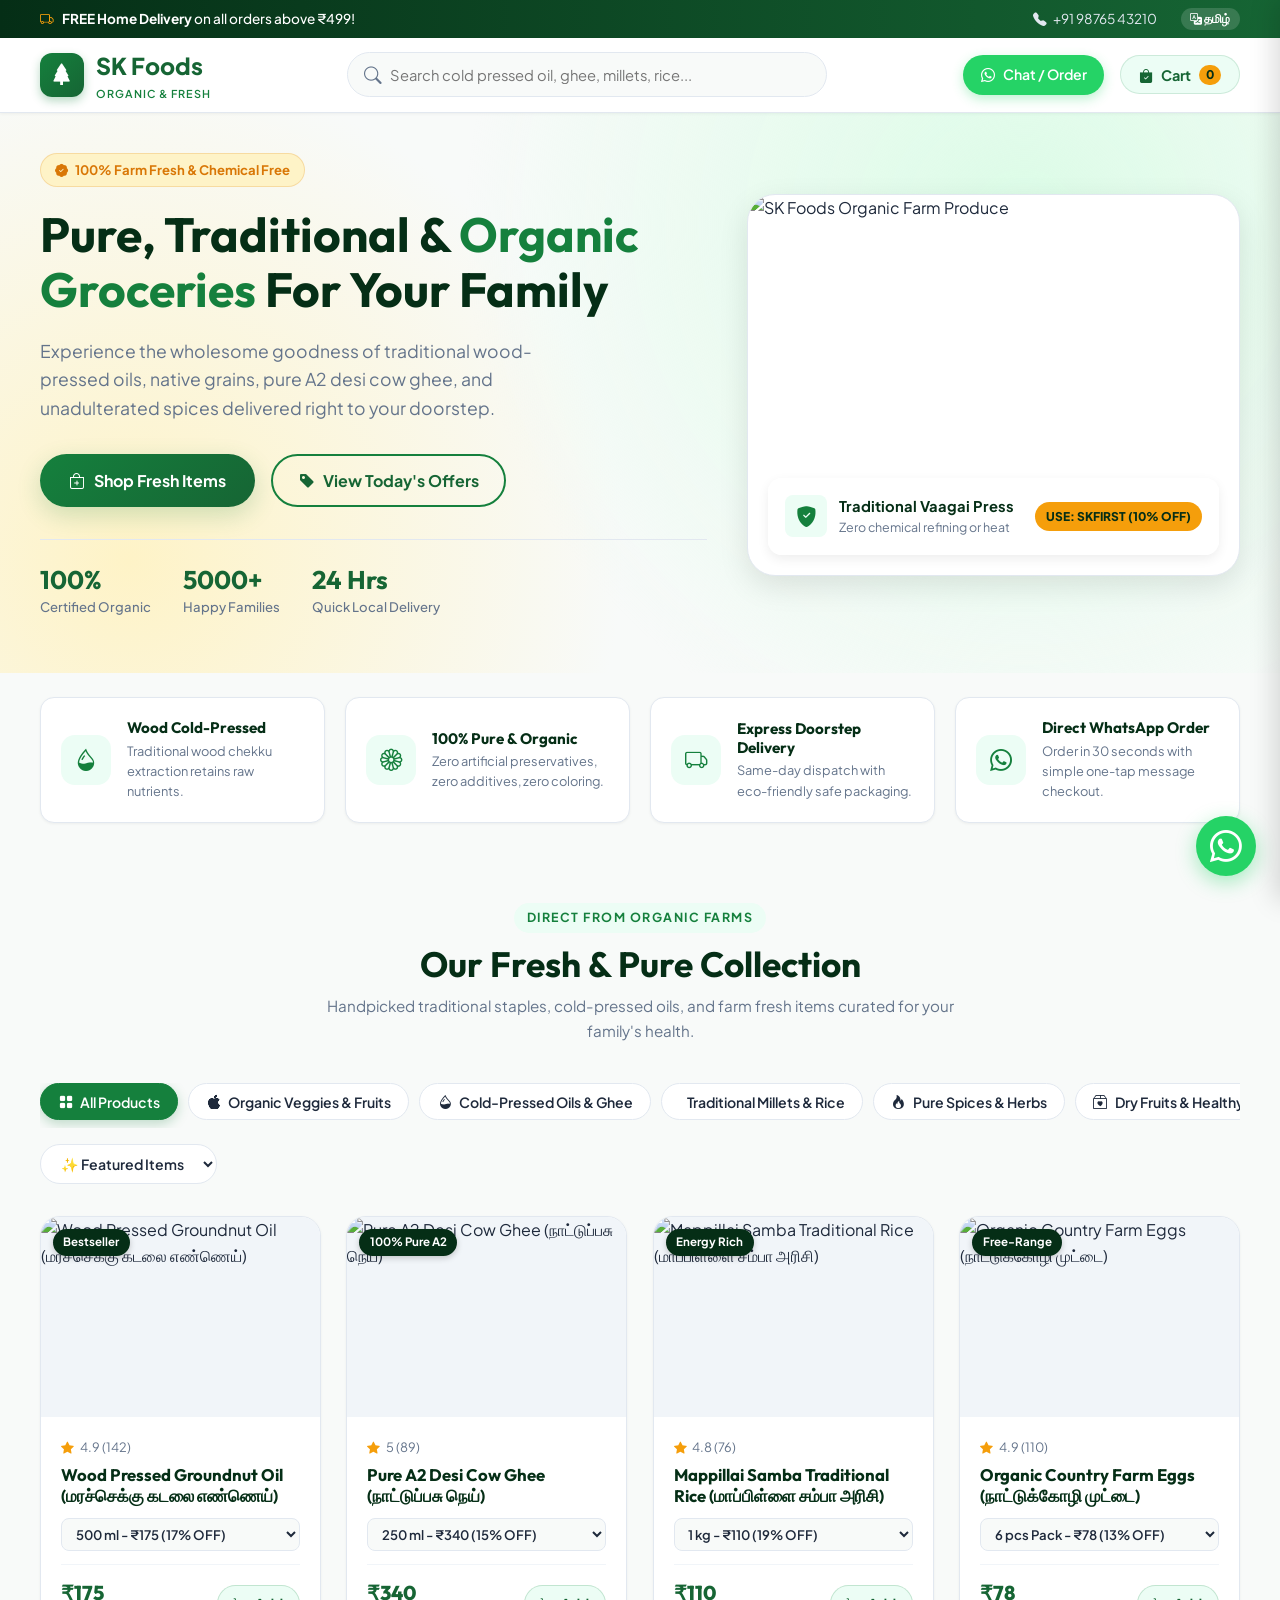
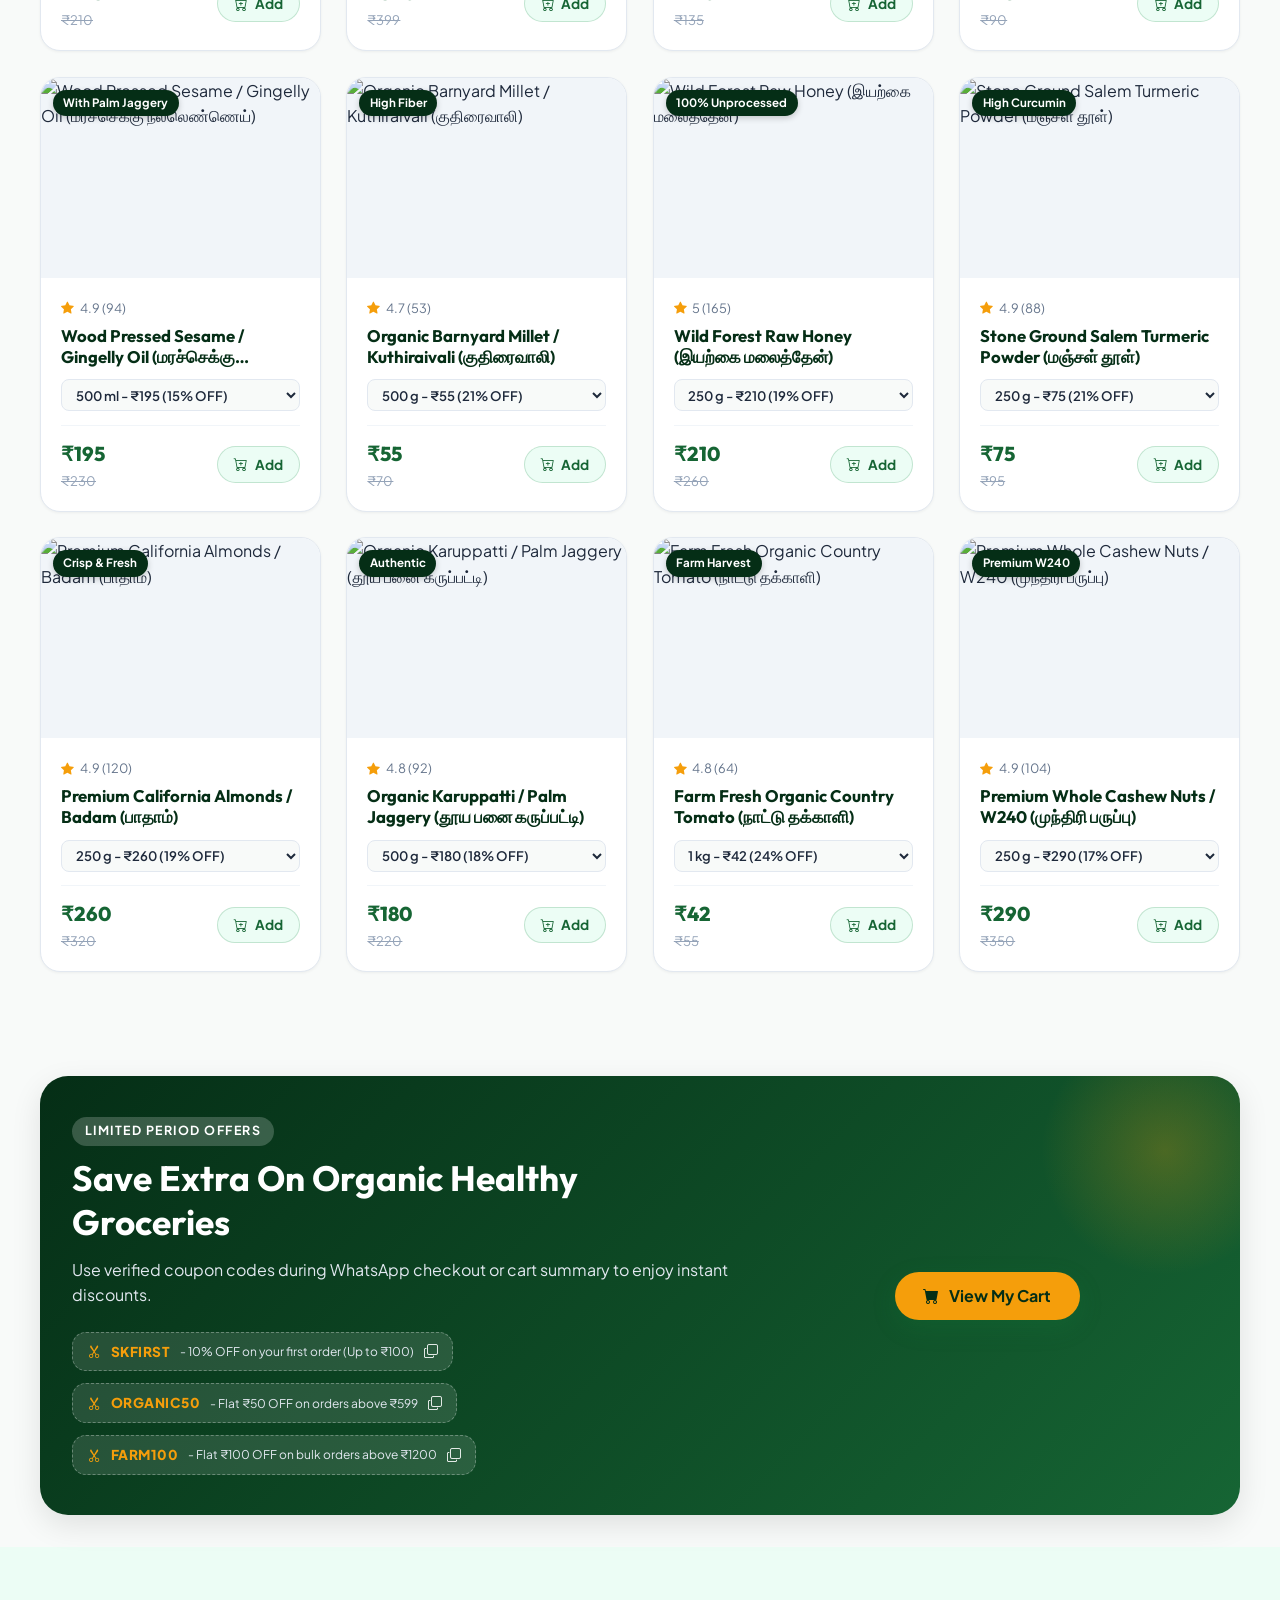
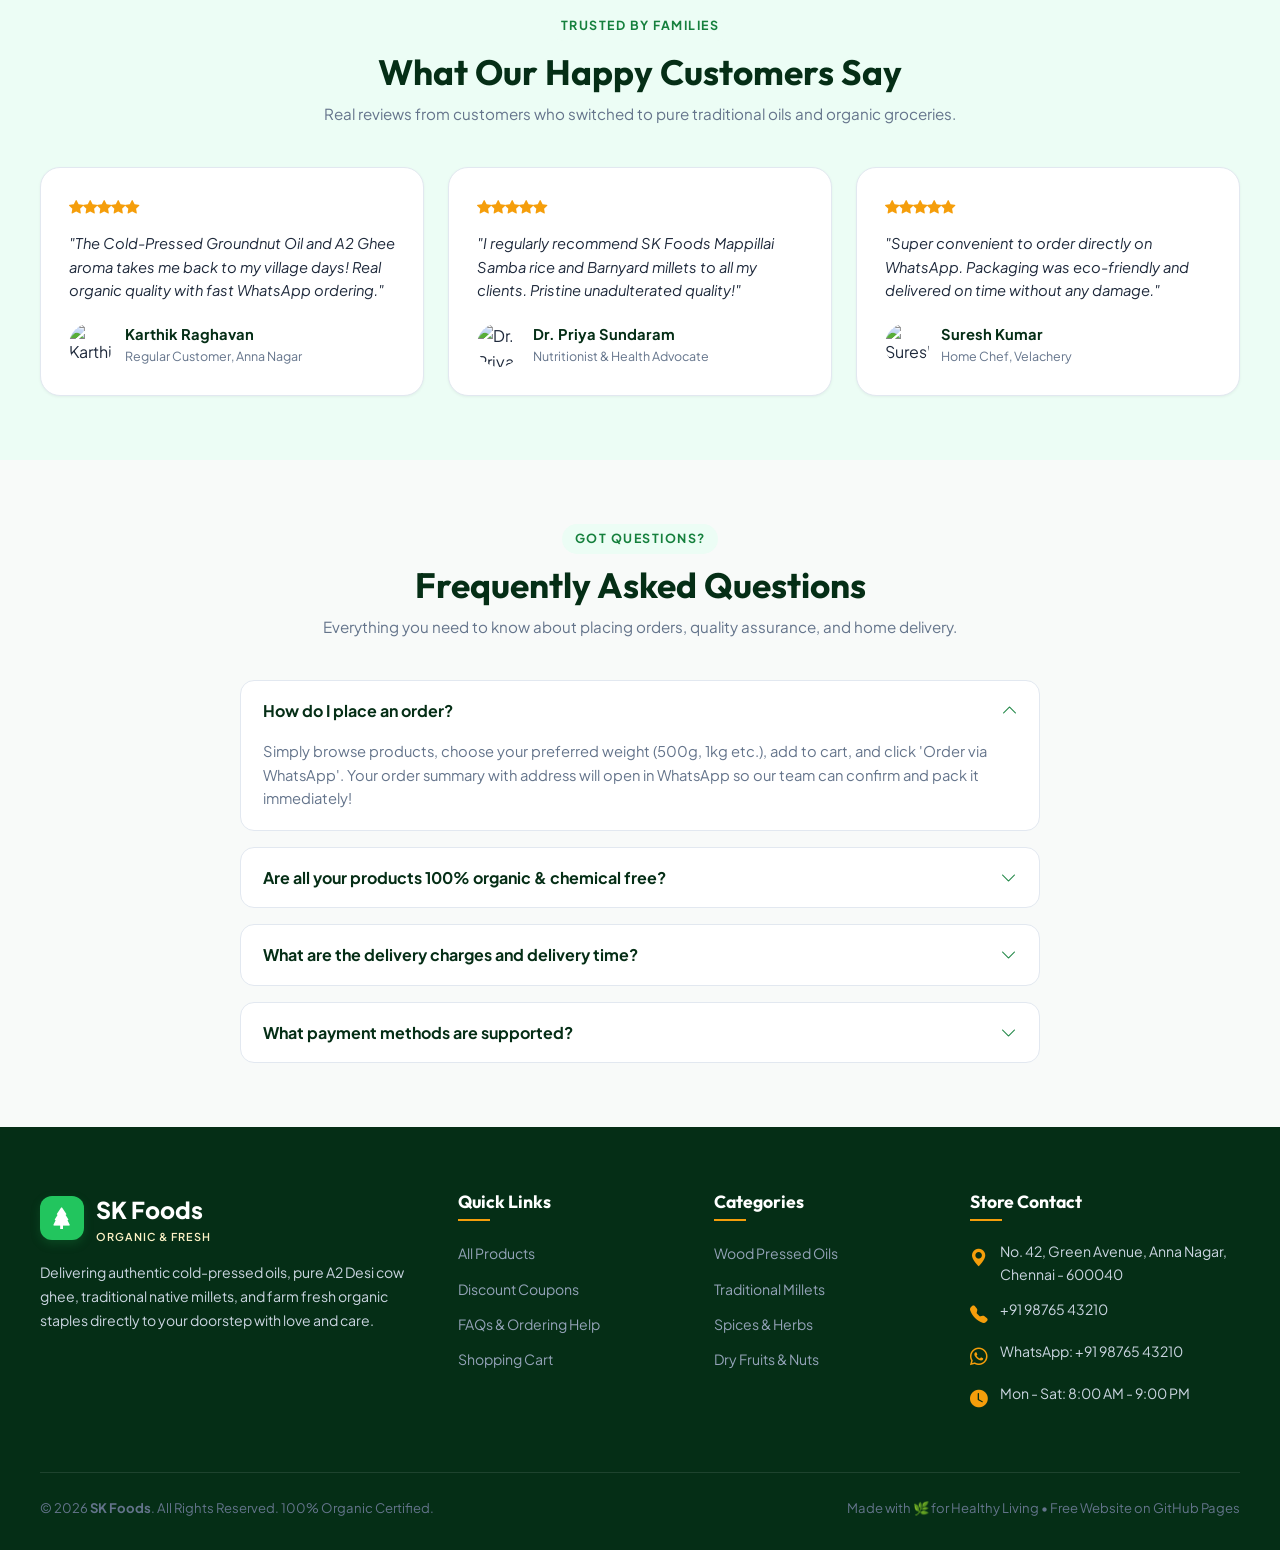
==== index.html @ 6e82c578 "Add files via upload" ====
<!DOCTYPE html>
<html lang="en">
<head>
  <meta charset="UTF-8">
  <meta name="viewport" content="width=device-width, initial-scale=1.0">
  <title>SK Foods - 100% Organic & Farm Fresh Groceries Online</title>
  <meta name="description" content="Order pure cold-pressed oils, A2 Desi cow ghee, traditional unpolished millets, heritage rice, and farm-fresh organic groceries online from SK Foods. Direct WhatsApp ordering & fast home delivery.">
  <meta name="keywords" content="SK Foods, Organic Groceries, Cold Pressed Oils, A2 Ghee, Millets, Heritage Rice, Chennai Organic Store, WhatsApp Grocery Order">
  
  <!-- Open Graph for WhatsApp & Social Previews -->
  <meta property="og:title" content="SK Foods - Organic & Farm Fresh Groceries">
  <meta property="og:description" content="100% Certified Organic, Cold-Pressed Oils, A2 Desi Ghee & Farm Fresh Groceries. Order easily via WhatsApp!">
  <meta property="og:type" content="website">
  <meta property="og:image" content="https://images.unsplash.com/photo-1474979266404-7eaacbcd87c5?auto=format&fit=crop&w=800&q=80">
  
  <!-- Favicon -->
  <link rel="icon" href="data:image/svg+xml,<svg xmlns=%22http://www.w3.org/2000/svg%22 viewBox=%220 0 100 100%22><text y=%22.9em%22 font-size=%2290%22>🌿</text></svg>">
  
  <!-- Stylesheets -->
  <link rel="stylesheet" href="style.css">
</head>
<body>

  <!-- Top Announcement Bar -->
  <aside class="top-bar">
    <div class="container top-bar-content">
      <div class="top-bar-left">
        <i class="bi bi-truck"></i>
        <span><strong id="promo-banner-text">FREE Home Delivery</strong> on all orders above ₹499!</span>
      </div>
      <div class="top-bar-right">
        <a href="tel:+919876543210" class="top-link">
          <i class="bi bi-telephone-fill"></i>
          <span>+91 98765 43210</span>
        </a>
        <button id="lang-toggle-btn" class="lang-btn" aria-label="Toggle Language">
          <i class="bi bi-translate"></i> <span id="current-lang-label">தமிழ்</span>
        </button>
      </div>
    </div>
  </aside>

  <!-- Sticky Header -->
  <header class="header">
    <div class="container header-inner">
      <!-- Brand Logo -->
      <a href="#" class="logo-brand">
        <div class="logo-icon-wrap">
          <i class="bi bi-tree-fill"></i>
        </div>
        <div class="logo-text-col">
          <span>SK Foods</span>
          <span class="logo-tag">Organic & Fresh</span>
        </div>
      </a>

      <!-- Instant Search Bar -->
      <div class="search-container" id="search-container">
        <div class="search-box">
          <i class="bi bi-search"></i>
          <input type="text" id="search-input" placeholder="Search cold pressed oil, ghee, millets, rice..." autocomplete="off">
          <button id="search-clear-btn" style="display:none; color:#94a3b8;"><i class="bi bi-x-circle-fill"></i></button>
        </div>
      </div>

      <!-- Action Buttons -->
      <div class="nav-actions">
        <a id="nav-whatsapp-btn" href="https://wa.me/919876543210?text=Hi%20SK%20Foods,%20I%20would%20like%20to%20inquire%20about%20organic%20products." target="_blank" rel="noopener" class="whatsapp-direct-btn">
          <i class="bi bi-whatsapp"></i>
          <span class="d-none-sm">Chat / Order</span>
        </a>

        <button id="cart-drawer-toggle" class="cart-toggle-btn" aria-label="Open Shopping Cart">
          <i class="bi bi-bag-check-fill"></i>
          <span class="d-none-sm">Cart</span>
          <span class="cart-badge" id="header-cart-count">0</span>
        </button>
      </div>
    </div>
  </header>

  <!-- Hero Section -->
  <section class="hero-section">
    <div class="container">
      <div class="hero-grid">
        <!-- Hero Left Content -->
        <div class="hero-content">
          <div class="hero-badge">
            <i class="bi bi-patch-check-fill"></i>
            <span>100% Farm Fresh & Chemical Free</span>
          </div>
          <h1 class="hero-title" id="hero-heading">
            Pure, Traditional & <span>Organic Groceries</span> For Your Family
          </h1>
          <p class="hero-subtitle" id="hero-subtext">
            Experience the wholesome goodness of traditional wood-pressed oils, native grains, pure A2 desi cow ghee, and unadulterated spices delivered right to your doorstep.
          </p>
          <div class="hero-cta-group">
            <a href="#products-section" class="btn-primary">
              <i class="bi bi-bag-plus"></i> Shop Fresh Items
            </a>
            <a href="#coupons-section" class="btn-outline">
              <i class="bi bi-tag-fill"></i> View Today's Offers
            </a>
          </div>
          
          <div class="hero-stats">
            <div class="stat-item">
              <h4>100%</h4>
              <p>Certified Organic</p>
            </div>
            <div class="stat-item">
              <h4>5000+</h4>
              <p>Happy Families</p>
            </div>
            <div class="stat-item">
              <h4>24 Hrs</h4>
              <p>Quick Local Delivery</p>
            </div>
          </div>
        </div>

        <!-- Hero Right Media Banner -->
        <div class="hero-media-wrapper">
          <div class="hero-card-banner">
            <img src="https://images.unsplash.com/photo-1542838132-92c53300491e?auto=format&fit=crop&w=800&q=80" alt="SK Foods Organic Farm Produce">
            <div class="hero-floating-card">
              <div class="floating-card-left">
                <div class="floating-card-icon">
                  <i class="bi bi-shield-fill-check"></i>
                </div>
                <div>
                  <div class="floating-card-title">Traditional Vaagai Press</div>
                  <div class="floating-card-desc">Zero chemical refining or heat</div>
                </div>
              </div>
              <div class="floating-coupon-tag">USE: SKFIRST (10% OFF)</div>
            </div>
          </div>
        </div>
      </div>
    </div>
  </section>

  <!-- Feature Trust Badges -->
  <section class="features-section">
    <div class="container">
      <div class="features-grid">
        <div class="feature-card">
          <div class="feature-icon-box"><i class="bi bi-droplet-half"></i></div>
          <div>
            <h4>Wood Cold-Pressed</h4>
            <p>Traditional wood chekku extraction retains raw nutrients.</p>
          </div>
        </div>
        <div class="feature-card">
          <div class="feature-icon-box"><i class="bi bi-flower1"></i></div>
          <div>
            <h4>100% Pure & Organic</h4>
            <p>Zero artificial preservatives, zero additives, zero coloring.</p>
          </div>
        </div>
        <div class="feature-card">
          <div class="feature-icon-box"><i class="bi bi-truck"></i></div>
          <div>
            <h4>Express Doorstep Delivery</h4>
            <p>Same-day dispatch with eco-friendly safe packaging.</p>
          </div>
        </div>
        <div class="feature-card">
          <div class="feature-icon-box"><i class="bi bi-whatsapp"></i></div>
          <div>
            <h4>Direct WhatsApp Order</h4>
            <p>Order in 30 seconds with simple one-tap message checkout.</p>
          </div>
        </div>
      </div>
    </div>
  </section>

  <!-- Products Store Section -->
  <section class="products-section" id="products-section">
    <div class="container">
      <div class="section-header">
        <span class="section-tag">Direct From Organic Farms</span>
        <h2 class="section-title" id="products-heading">Our Fresh & Pure Collection</h2>
        <p class="section-desc">Handpicked traditional staples, cold-pressed oils, and farm fresh items curated for your family's health.</p>
      </div>

      <!-- Categories Filter & Sorting Controls -->
      <div class="category-filter-wrapper">
        <div class="category-pills" id="category-pills-container">
          <!-- Dynamically populated from data.js -->
        </div>
        <div class="filter-sort-controls">
          <select id="sort-select" class="sort-select" aria-label="Sort Products">
            <option value="featured">✨ Featured Items</option>
            <option value="price-low">Price: Low to High</option>
            <option value="price-high">Price: High to Low</option>
            <option value="rating">Top Rated ⭐</option>
          </select>
        </div>
      </div>

      <!-- Products Grid -->
      <div class="products-grid" id="products-grid">
        <!-- Rendered dynamically by app.js -->
      </div>
    </div>
  </section>

  <!-- Offers & Promo Banner -->
  <section class="promo-section" id="coupons-section">
    <div class="container">
      <div class="promo-card">
        <div>
          <span class="section-tag" style="background: rgba(255,255,255,0.2); color: #fff;">Limited Period Offers</span>
          <h3 class="promo-title">Save Extra On Organic Healthy Groceries</h3>
          <p class="promo-desc">Use verified coupon codes during WhatsApp checkout or cart summary to enjoy instant discounts.</p>
          <div class="coupon-chips-list" id="coupon-chips-list">
            <!-- Dynamically populated -->
          </div>
        </div>
        <div style="text-align: center;">
          <button class="btn-primary" id="open-cart-banner-btn" style="background: var(--accent); color: var(--primary-deep);">
            <i class="bi bi-cart-fill"></i> View My Cart
          </button>
        </div>
      </div>
    </div>
  </section>

  <!-- Customer Testimonials -->
  <section class="testimonials-section">
    <div class="container">
      <div class="section-header">
        <span class="section-tag">Trusted By Families</span>
        <h2 class="section-title">What Our Happy Customers Say</h2>
        <p class="section-desc">Real reviews from customers who switched to pure traditional oils and organic groceries.</p>
      </div>
      <div class="testimonials-grid" id="testimonials-grid">
        <!-- Dynamically populated -->
      </div>
    </div>
  </section>

  <!-- FAQ Section -->
  <section class="faq-section" id="faq-section">
    <div class="container">
      <div class="section-header">
        <span class="section-tag">Got Questions?</span>
        <h2 class="section-title">Frequently Asked Questions</h2>
        <p class="section-desc">Everything you need to know about placing orders, quality assurance, and home delivery.</p>
      </div>
      <div class="faq-container" id="faq-container">
        <!-- Dynamically populated -->
      </div>
    </div>
  </section>

  <!-- Footer -->
  <footer class="footer">
    <div class="container">
      <div class="footer-grid">
        <div class="footer-col">
          <div class="logo-brand" style="color: white; margin-bottom: 1rem;">
            <div class="logo-icon-wrap" style="background: var(--primary-light);">
              <i class="bi bi-tree-fill"></i>
            </div>
            <div class="logo-text-col">
              <span style="color:white;">SK Foods</span>
              <span class="logo-tag" style="color: var(--accent-light);">Organic & Fresh</span>
            </div>
          </div>
          <p>Delivering authentic cold-pressed oils, pure A2 Desi cow ghee, traditional native millets, and farm fresh organic staples directly to your doorstep with love and care.</p>
        </div>

        <div class="footer-col">
          <h4>Quick Links</h4>
          <ul class="footer-links">
            <li><a href="#products-section">All Products</a></li>
            <li><a href="#coupons-section">Discount Coupons</a></li>
            <li><a href="#faq-section">FAQs & Ordering Help</a></li>
            <li><a href="#cart-drawer-toggle" onclick="toggleCartDrawer(true); return false;">Shopping Cart</a></li>
          </ul>
        </div>

        <div class="footer-col">
          <h4>Categories</h4>
          <ul class="footer-links">
            <li><a href="#products-section" onclick="selectCategory('oils-ghee')">Wood Pressed Oils</a></li>
            <li><a href="#products-section" onclick="selectCategory('millets-grains')">Traditional Millets</a></li>
            <li><a href="#products-section" onclick="selectCategory('spices-masalas')">Spices & Herbs</a></li>
            <li><a href="#products-section" onclick="selectCategory('dryfruits-nuts')">Dry Fruits & Nuts</a></li>
          </ul>
        </div>

        <div class="footer-col">
          <h4>Store Contact</h4>
          <div class="footer-contact-item">
            <i class="bi bi-geo-alt-fill"></i>
            <span>No. 42, Green Avenue, Anna Nagar, Chennai - 600040</span>
          </div>
          <div class="footer-contact-item">
            <i class="bi bi-telephone-fill"></i>
            <span>+91 98765 43210</span>
          </div>
          <div class="footer-contact-item">
            <i class="bi bi-whatsapp"></i>
            <span>WhatsApp: +91 98765 43210</span>
          </div>
          <div class="footer-contact-item">
            <i class="bi bi-clock-fill"></i>
            <span>Mon - Sat: 8:00 AM - 9:00 PM</span>
          </div>
        </div>
      </div>

      <div class="footer-bottom">
        <div>© 2026 <strong>SK Foods</strong>. All Rights Reserved. 100% Organic Certified.</div>
        <div>Made with 🌿 for Healthy Living • Free Website on GitHub Pages</div>
      </div>
    </div>
  </footer>

  <!-- Slide-Over Cart Drawer -->
  <div class="cart-overlay" id="cart-overlay" onclick="toggleCartDrawer(false)"></div>
  <aside class="cart-drawer" id="cart-drawer" aria-label="Shopping Cart Drawer">
    <div class="cart-header">
      <h3><i class="bi bi-bag-heart-fill" style="color:var(--primary);"></i> Your Cart (<span id="drawer-cart-count">0</span>)</h3>
      <button class="close-drawer-btn" onclick="toggleCartDrawer(false)" aria-label="Close Cart"><i class="bi bi-x-lg"></i></button>
    </div>

    <!-- Free Delivery Progress Tracker -->
    <div class="cart-free-delivery-bar">
      <div id="delivery-progress-text">Add ₹499 more for FREE Delivery!</div>
      <div class="delivery-progress-bg">
        <div class="delivery-progress-fill" id="delivery-progress-fill"></div>
      </div>
    </div>

    <!-- Cart Line Items -->
    <div class="cart-items-list" id="cart-items-list">
      <!-- Rendered dynamically -->
    </div>

    <!-- Cart Footer & Checkout Button -->
    <div class="cart-footer" id="cart-footer">
      <div class="coupon-input-group">
        <input type="text" id="cart-coupon-input" placeholder="Coupon Code (e.g. SKFIRST)">
        <button class="apply-coupon-btn" id="apply-coupon-btn">Apply</button>
      </div>

      <div class="cart-breakdown-row">
        <span>Subtotal</span>
        <span id="cart-subtotal-val">₹0</span>
      </div>
      <div class="cart-breakdown-row" id="coupon-discount-row" style="display:none; color: var(--primary);">
        <span>Coupon Discount</span>
        <span id="cart-discount-val">-₹0</span>
      </div>
      <div class="cart-breakdown-row">
        <span>Delivery Fee</span>
        <span id="cart-delivery-val">₹40</span>
      </div>
      <div class="cart-total-row">
        <span>Total Amount</span>
        <span id="cart-grand-total">₹0</span>
      </div>

      <button class="checkout-btn" id="proceed-checkout-btn">
        <i class="bi bi-whatsapp"></i> Proceed to Order on WhatsApp
      </button>
    </div>
  </aside>

  <!-- Quick View Product Details Modal -->
  <div class="modal-overlay" id="product-modal-overlay" onclick="closeProductModal(event)">
    <div class="modal-box" id="product-modal-box">
      <button class="modal-close-btn" onclick="closeProductModal()"><i class="bi bi-x-lg"></i></button>
      <div id="modal-product-content">
        <!-- Rendered by app.js -->
      </div>
    </div>
  </div>

  <!-- Customer Checkout & WhatsApp Details Modal -->
  <div class="modal-overlay" id="checkout-modal-overlay" onclick="closeCheckoutModal(event)">
    <div class="modal-box" id="checkout-modal-box">
      <button class="modal-close-btn" onclick="closeCheckoutModal()"><i class="bi bi-x-lg"></i></button>
      <h3 style="font-size: 1.3rem; margin-bottom: 0.5rem;"><i class="bi bi-clipboard-check-fill" style="color:var(--primary);"></i> Complete Your Order</h3>
      <p style="font-size: 0.88rem; color:var(--text-muted); margin-bottom: 1.25rem;">Enter your delivery details to generate your bill and send the order straight to our WhatsApp team.</p>

      <form id="checkout-form">
        <div class="form-group">
          <label class="form-label" for="cust-name">Your Full Name *</label>
          <input type="text" id="cust-name" class="form-control" placeholder="e.g. Ramesh Kumar" required>
        </div>

        <div class="form-group">
          <label class="form-label" for="cust-phone">WhatsApp / Phone Number *</label>
          <input type="tel" id="cust-phone" class="form-control" placeholder="e.g. 9876543210" required>
        </div>

        <div class="form-group">
          <label class="form-label" for="cust-address">Delivery Address (Door No, Street, Area, Pincode) *</label>
          <textarea id="cust-address" class="form-control" rows="3" placeholder="e.g. Flat 3A, Green Park Apts, Anna Nagar West, Chennai - 600040" required></textarea>
        </div>

        <div class="form-group">
          <label class="form-label" for="cust-notes">Delivery Time Preference / Special Notes</label>
          <input type="text" id="cust-notes" class="form-control" placeholder="e.g. Morning 9 AM - 12 PM, Ring doorbell">
        </div>

        <div class="form-group">
          <label class="form-label">Payment Preference</label>
          <div class="payment-method-selector">
            <div class="pay-option-card active" onclick="selectPaymentMethod('cod', this)">
              <i class="bi bi-cash-stack" style="font-size:1.4rem; color:var(--primary);"></i>
              <div>
                <strong style="font-size:0.88rem; display:block;">Cash on Delivery</strong>
                <small style="color:var(--text-muted);">Pay on delivery</small>
              </div>
            </div>
            <div class="pay-option-card" onclick="selectPaymentMethod('upi', this)">
              <i class="bi bi-qr-code-scan" style="font-size:1.4rem; color:var(--accent-dark);"></i>
              <div>
                <strong style="font-size:0.88rem; display:block;">UPI / GPay / QR</strong>
                <small style="color:var(--text-muted);">Instant scanner</small>
              </div>
            </div>
          </div>
        </div>

        <div id="upi-qr-box" class="upi-qr-preview-box" style="display:none;">
          <p style="font-size:0.85rem; font-weight:700; color:var(--primary-dark); margin-bottom: 0.5rem;">Scan with GPay / PhonePe / Paytm to Pay</p>
          <img id="upi-qr-image" src="" alt="SK Foods UPI QR Code">
          <p style="font-size:0.8rem; color:var(--text-muted);">UPI ID: <strong>skfoods@upi</strong></p>
        </div>

        <button type="submit" class="checkout-btn" style="margin-top: 1.25rem;">
          <i class="bi bi-whatsapp"></i> Send Order to WhatsApp Now
        </button>
      </form>
    </div>
  </div>

  <!-- Floating WhatsApp Direct Chat -->
  <a href="https://wa.me/919876543210?text=Hello%20SK%20Foods,%20I%20have%20an%20inquiry%20regarding%20fresh%20organic%20products." target="_blank" rel="noopener" class="floating-wa-btn" aria-label="Chat on WhatsApp">
    <i class="bi bi-whatsapp"></i>
  </a>

  <!-- Toast Notification Container -->
  <div class="toast-container" id="toast-container"></div>

  <!-- Scripts -->
  <script src="data.js"></script>
  <script src="app.js"></script>
</body>
</html>
---- style.css ----
/* SK Foods - Premium Organic Grocery Design System */
@import url('https://fonts.googleapis.com/css2?family=Outfit:wght@400;500;600;700;800&family=Plus+Jakarta+Sans:wght@400;500;600;700&display=swap');
@import url('https://cdn.jsdelivr.net/npm/bootstrap-icons@1.11.3/font/bootstrap-icons.min.css');

:root {
  --primary: #15803d;
  --primary-dark: #166534;
  --primary-deep: #052e16;
  --primary-light: #22c55e;
  --primary-soft: #ecfdf5;
  --accent: #f59e0b;
  --accent-dark: #d97706;
  --accent-light: #fef3c7;
  --secondary: #854d0e;
  
  --bg-main: #f8faf9;
  --bg-surface: #ffffff;
  --bg-card: #ffffff;
  --text-main: #1e293b;
  --text-muted: #64748b;
  --text-light: #94a3b8;
  
  --border-light: #e2e8f0;
  --border-subtle: #f1f5f9;
  
  --shadow-sm: 0 1px 3px rgba(0, 0, 0, 0.05);
  --shadow-md: 0 4px 12px rgba(0, 0, 0, 0.07);
  --shadow-lg: 0 10px 30px rgba(0, 0, 0, 0.1);
  --shadow-glow: 0 8px 25px rgba(21, 128, 61, 0.2);
  
  --radius-sm: 8px;
  --radius-md: 14px;
  --radius-lg: 20px;
  --radius-xl: 28px;
  --radius-full: 9999px;
  
  --font-heading: 'Outfit', -apple-system, sans-serif;
  --font-body: 'Plus Jakarta Sans', -apple-system, sans-serif;
  --transition: all 0.25s cubic-bezier(0.4, 0, 0.2, 1);
}

* {
  margin: 0;
  padding: 0;
  box-sizing: border-box;
}

html {
  scroll-behavior: smooth;
  font-size: 16px;
}

body {
  font-family: var(--font-body);
  background-color: var(--bg-main);
  color: var(--text-main);
  line-height: 1.6;
  overflow-x: hidden;
}

h1, h2, h3, h4, h5, h6 {
  font-family: var(--font-heading);
  font-weight: 700;
  line-height: 1.25;
  color: var(--primary-deep);
}

a {
  text-decoration: none;
  color: inherit;
}

button {
  font-family: inherit;
  cursor: pointer;
  border: none;
  background: none;
  outline: none;
}

input, select, textarea {
  font-family: inherit;
  outline: none;
}

.container {
  max-width: 1240px;
  margin: 0 auto;
  padding: 0 1.25rem;
}

/* ================= Top Announcement Bar ================= */
.top-bar {
  background: linear-gradient(90deg, var(--primary-deep), var(--primary-dark));
  color: #fff;
  font-size: 0.85rem;
  padding: 0.5rem 0;
  position: relative;
  z-index: 40;
}

.top-bar-content {
  display: flex;
  justify-content: space-between;
  align-items: center;
  flex-wrap: wrap;
  gap: 0.5rem;
}

.top-bar-left {
  display: flex;
  align-items: center;
  gap: 0.5rem;
  font-weight: 500;
}

.top-bar-left i {
  color: var(--accent);
}

.top-bar-right {
  display: flex;
  align-items: center;
  gap: 1.5rem;
}

.top-link {
  color: #e2e8f0;
  display: inline-flex;
  align-items: center;
  gap: 0.35rem;
  transition: var(--transition);
}

.top-link:hover {
  color: var(--accent-light);
}

.lang-btn {
  background: rgba(255, 255, 255, 0.15);
  color: white;
  padding: 0.2rem 0.6rem;
  border-radius: var(--radius-full);
  font-size: 0.75rem;
  font-weight: 600;
  transition: var(--transition);
}

.lang-btn:hover {
  background: var(--accent);
  color: var(--primary-deep);
}

/* ================= Main Header / Navigation ================= */
.header {
  position: sticky;
  top: 0;
  background: rgba(255, 255, 255, 0.95);
  backdrop-filter: blur(12px);
  -webkit-backdrop-filter: blur(12px);
  border-bottom: 1px solid var(--border-light);
  z-index: 50;
  box-shadow: var(--shadow-sm);
  transition: var(--transition);
}

.header-inner {
  display: flex;
  align-items: center;
  justify-content: space-between;
  height: 74px;
  gap: 1.5rem;
}

.logo-brand {
  display: flex;
  align-items: center;
  gap: 0.75rem;
  font-weight: 800;
  font-size: 1.45rem;
  color: var(--primary-dark);
}

.logo-icon-wrap {
  width: 44px;
  height: 44px;
  background: linear-gradient(135deg, var(--primary), var(--primary-dark));
  color: white;
  border-radius: 12px;
  display: flex;
  align-items: center;
  justify-content: center;
  font-size: 1.35rem;
  box-shadow: 0 4px 10px rgba(21, 128, 61, 0.3);
}

.logo-text-col {
  display: flex;
  flex-direction: column;
}

.logo-tag {
  font-size: 0.68rem;
  font-weight: 600;
  color: var(--primary);
  text-transform: uppercase;
  letter-spacing: 1px;
}

/* Search Bar */
.search-container {
  flex: 1;
  max-width: 480px;
  position: relative;
}

.search-box {
  display: flex;
  align-items: center;
  background: var(--bg-main);
  border: 1.5px solid var(--border-light);
  border-radius: var(--radius-full);
  padding: 0.45rem 1rem;
  transition: var(--transition);
}

.search-box:focus-within {
  border-color: var(--primary);
  background: white;
  box-shadow: 0 0 0 3px rgba(21, 128, 61, 0.15);
}

.search-box input {
  width: 100%;
  border: none;
  background: transparent;
  padding: 0.25rem 0.5rem;
  font-size: 0.92rem;
  color: var(--text-main);
}

.search-box i {
  color: var(--text-muted);
  font-size: 1.1rem;
}

/* Nav Actions */
.nav-actions {
  display: flex;
  align-items: center;
  gap: 1rem;
}

.whatsapp-direct-btn {
  display: inline-flex;
  align-items: center;
  gap: 0.5rem;
  background: #25d366;
  color: white;
  padding: 0.55rem 1.1rem;
  border-radius: var(--radius-full);
  font-weight: 600;
  font-size: 0.88rem;
  box-shadow: 0 4px 12px rgba(37, 211, 102, 0.3);
  transition: var(--transition);
}

.whatsapp-direct-btn:hover {
  background: #20ba5a;
  transform: translateY(-2px);
  box-shadow: 0 6px 18px rgba(37, 211, 102, 0.4);
}

.cart-toggle-btn {
  position: relative;
  display: flex;
  align-items: center;
  gap: 0.5rem;
  background: var(--primary-soft);
  color: var(--primary-dark);
  padding: 0.55rem 1.1rem;
  border-radius: var(--radius-full);
  font-weight: 700;
  font-size: 0.9rem;
  transition: var(--transition);
  border: 1px solid rgba(21, 128, 61, 0.15);
}

.cart-toggle-btn:hover {
  background: var(--primary);
  color: white;
}

.cart-toggle-btn .cart-badge {
  background: var(--accent);
  color: var(--primary-deep);
  font-size: 0.75rem;
  font-weight: 800;
  padding: 0.15rem 0.45rem;
  border-radius: var(--radius-full);
}

/* ================= Hero Section ================= */
.hero-section {
  padding: 2.5rem 0 3.5rem;
  background: radial-gradient(circle at 80% 20%, #dcfce7 0%, rgba(248, 250, 249, 0) 50%),
              radial-gradient(circle at 10% 80%, #fef3c7 0%, rgba(248, 250, 249, 0) 40%);
}

.hero-grid {
  display: grid;
  grid-template-columns: 1.15fr 0.85fr;
  gap: 2.5rem;
  align-items: center;
}

.hero-badge {
  display: inline-flex;
  align-items: center;
  gap: 0.4rem;
  background: var(--accent-light);
  color: var(--accent-dark);
  font-size: 0.82rem;
  font-weight: 700;
  padding: 0.35rem 0.9rem;
  border-radius: var(--radius-full);
  margin-bottom: 1.25rem;
  border: 1px solid rgba(217, 119, 6, 0.2);
}

.hero-title {
  font-size: 3rem;
  line-height: 1.15;
  margin-bottom: 1.25rem;
  color: var(--primary-deep);
}

.hero-title span {
  color: var(--primary);
  position: relative;
}

.hero-subtitle {
  font-size: 1.1rem;
  color: var(--text-muted);
  margin-bottom: 2rem;
  max-width: 540px;
}

.hero-cta-group {
  display: flex;
  align-items: center;
  flex-wrap: wrap;
  gap: 1rem;
  margin-bottom: 2rem;
}

.btn-primary {
  display: inline-flex;
  align-items: center;
  justify-content: center;
  gap: 0.6rem;
  background: linear-gradient(135deg, var(--primary), var(--primary-dark));
  color: white;
  font-weight: 700;
  font-size: 1rem;
  padding: 0.85rem 1.8rem;
  border-radius: var(--radius-full);
  box-shadow: var(--shadow-glow);
  transition: var(--transition);
}

.btn-primary:hover {
  transform: translateY(-2px);
  box-shadow: 0 10px 25px rgba(21, 128, 61, 0.35);
}

.btn-outline {
  display: inline-flex;
  align-items: center;
  gap: 0.5rem;
  border: 2px solid var(--primary);
  color: var(--primary-dark);
  font-weight: 700;
  font-size: 1rem;
  padding: 0.75rem 1.6rem;
  border-radius: var(--radius-full);
  transition: var(--transition);
}

.btn-outline:hover {
  background: var(--primary-soft);
  color: var(--primary);
}

.hero-stats {
  display: flex;
  gap: 2rem;
  border-top: 1px solid var(--border-light);
  padding-top: 1.5rem;
}

.stat-item h4 {
  font-size: 1.6rem;
  color: var(--primary-dark);
}

.stat-item p {
  font-size: 0.82rem;
  color: var(--text-muted);
  font-weight: 500;
}

/* Hero Media / Banner */
.hero-media-wrapper {
  position: relative;
}

.hero-card-banner {
  background: white;
  border-radius: var(--radius-xl);
  overflow: hidden;
  box-shadow: var(--shadow-lg);
  position: relative;
  border: 1px solid var(--border-light);
}

.hero-card-banner img {
  width: 100%;
  height: 380px;
  object-fit: cover;
  display: block;
}

.hero-floating-card {
  position: absolute;
  bottom: 20px;
  left: 20px;
  right: 20px;
  background: rgba(255, 255, 255, 0.92);
  backdrop-filter: blur(10px);
  border-radius: var(--radius-md);
  padding: 1rem;
  box-shadow: var(--shadow-md);
  display: flex;
  align-items: center;
  justify-content: space-between;
  border: 1px solid rgba(255, 255, 255, 0.8);
}

.floating-card-left {
  display: flex;
  align-items: center;
  gap: 0.75rem;
}

.floating-card-icon {
  width: 42px;
  height: 42px;
  background: var(--primary-soft);
  color: var(--primary);
  border-radius: var(--radius-sm);
  display: flex;
  align-items: center;
  justify-content: center;
  font-size: 1.3rem;
}

.floating-card-title {
  font-weight: 700;
  font-size: 0.92rem;
  color: var(--primary-deep);
}

.floating-card-desc {
  font-size: 0.78rem;
  color: var(--text-muted);
}

.floating-coupon-tag {
  background: var(--accent);
  color: var(--primary-deep);
  padding: 0.3rem 0.7rem;
  border-radius: var(--radius-full);
  font-size: 0.75rem;
  font-weight: 800;
}

/* ================= Features / Trust Bar ================= */
.features-section {
  padding: 1.5rem 0 3rem;
}

.features-grid {
  display: grid;
  grid-template-columns: repeat(auto-fit, minmax(240px, 1fr));
  gap: 1.25rem;
}

.feature-card {
  background: white;
  border: 1px solid var(--border-light);
  border-radius: var(--radius-md);
  padding: 1.25rem;
  display: flex;
  align-items: center;
  gap: 1rem;
  box-shadow: var(--shadow-sm);
  transition: var(--transition);
}

.feature-card:hover {
  transform: translateY(-3px);
  box-shadow: var(--shadow-md);
  border-color: var(--primary-light);
}

.feature-icon-box {
  width: 50px;
  height: 50px;
  border-radius: var(--radius-md);
  background: var(--primary-soft);
  color: var(--primary);
  display: flex;
  align-items: center;
  justify-content: center;
  font-size: 1.4rem;
  flex-shrink: 0;
}

.feature-card h4 {
  font-size: 0.95rem;
  margin-bottom: 0.2rem;
}

.feature-card p {
  font-size: 0.8rem;
  color: var(--text-muted);
}

/* ================= Section Headers ================= */
.section-header {
  text-align: center;
  max-width: 650px;
  margin: 0 auto 2.5rem;
}

.section-tag {
  display: inline-block;
  font-size: 0.78rem;
  font-weight: 700;
  text-transform: uppercase;
  letter-spacing: 1.5px;
  color: var(--primary);
  background: var(--primary-soft);
  padding: 0.3rem 0.8rem;
  border-radius: var(--radius-full);
  margin-bottom: 0.6rem;
}

.section-title {
  font-size: 2.2rem;
  margin-bottom: 0.5rem;
}

.section-desc {
  font-size: 0.95rem;
  color: var(--text-muted);
}

/* ================= Category Pills Bar ================= */
.category-filter-wrapper {
  margin-bottom: 2rem;
  display: flex;
  align-items: center;
  justify-content: space-between;
  flex-wrap: wrap;
  gap: 1rem;
}

.category-pills {
  display: flex;
  align-items: center;
  gap: 0.6rem;
  overflow-x: auto;
  padding-bottom: 0.5rem;
  scrollbar-width: none;
}

.category-pills::-webkit-scrollbar {
  display: none;
}

.cat-pill {
  display: inline-flex;
  align-items: center;
  gap: 0.45rem;
  background: white;
  color: var(--text-main);
  border: 1.5px solid var(--border-light);
  padding: 0.55rem 1.1rem;
  border-radius: var(--radius-full);
  font-size: 0.88rem;
  font-weight: 600;
  white-space: nowrap;
  transition: var(--transition);
}

.cat-pill:hover {
  border-color: var(--primary);
  color: var(--primary);
}

.cat-pill.active {
  background: var(--primary);
  color: white;
  border-color: var(--primary);
  box-shadow: 0 4px 12px rgba(21, 128, 61, 0.25);
}

.filter-sort-controls {
  display: flex;
  align-items: center;
  gap: 0.75rem;
}

.sort-select {
  background: white;
  border: 1.5px solid var(--border-light);
  padding: 0.55rem 1rem;
  border-radius: var(--radius-full);
  font-size: 0.88rem;
  font-weight: 600;
  color: var(--text-main);
  cursor: pointer;
  transition: var(--transition);
}

.sort-select:focus {
  border-color: var(--primary);
}

/* ================= Products Grid ================= */
.products-section {
  padding: 2rem 0 4.5rem;
}

.products-grid {
  display: grid;
  grid-template-columns: repeat(auto-fill, minmax(270px, 1fr));
  gap: 1.6rem;
}

.product-card {
  background: white;
  border: 1px solid var(--border-light);
  border-radius: var(--radius-lg);
  overflow: hidden;
  box-shadow: var(--shadow-sm);
  transition: var(--transition);
  display: flex;
  flex-direction: column;
  position: relative;
}

.product-card:hover {
  transform: translateY(-5px);
  box-shadow: var(--shadow-lg);
  border-color: rgba(21, 128, 61, 0.3);
}

.product-media {
  position: relative;
  height: 200px;
  overflow: hidden;
  background: #f1f5f9;
}

.product-media img {
  width: 100%;
  height: 100%;
  object-fit: cover;
  transition: transform 0.4s ease;
}

.product-card:hover .product-media img {
  transform: scale(1.06);
}

.product-badge {
  position: absolute;
  top: 12px;
  left: 12px;
  background: var(--primary-deep);
  color: #fff;
  font-size: 0.72rem;
  font-weight: 700;
  padding: 0.25rem 0.65rem;
  border-radius: var(--radius-full);
  z-index: 2;
  box-shadow: 0 2px 6px rgba(0,0,0,0.2);
}

.quick-view-btn {
  position: absolute;
  top: 12px;
  right: 12px;
  background: rgba(255, 255, 255, 0.9);
  color: var(--text-main);
  width: 34px;
  height: 34px;
  border-radius: var(--radius-full);
  display: flex;
  align-items: center;
  justify-content: center;
  font-size: 0.95rem;
  opacity: 0;
  transform: translateY(-5px);
  transition: var(--transition);
  box-shadow: var(--shadow-sm);
  z-index: 2;
}

.product-card:hover .quick-view-btn {
  opacity: 1;
  transform: translateY(0);
}

.quick-view-btn:hover {
  background: var(--primary);
  color: white;
}

.product-info {
  padding: 1.25rem;
  display: flex;
  flex-direction: column;
  flex: 1;
}

.product-rating {
  display: flex;
  align-items: center;
  gap: 0.35rem;
  font-size: 0.8rem;
  color: var(--accent-dark);
  margin-bottom: 0.4rem;
  font-weight: 600;
}

.product-rating i {
  color: var(--accent);
}

.product-rating span {
  color: var(--text-muted);
  font-weight: 400;
}

.product-title {
  font-size: 1.05rem;
  font-weight: 700;
  margin-bottom: 0.6rem;
  color: var(--primary-deep);
  display: -webkit-box;
  -webkit-line-clamp: 2;
  -webkit-box-orient: vertical;
  overflow: hidden;
  height: 2.8rem;
}

.variant-selector {
  margin-bottom: 0.85rem;
}

.variant-select {
  width: 100%;
  background: var(--bg-main);
  border: 1px solid var(--border-light);
  border-radius: var(--radius-sm);
  padding: 0.35rem 0.6rem;
  font-size: 0.82rem;
  font-weight: 600;
  color: var(--text-main);
  cursor: pointer;
}

.product-footer {
  margin-top: auto;
  display: flex;
  align-items: center;
  justify-content: space-between;
  gap: 0.75rem;
  padding-top: 0.75rem;
  border-top: 1px solid var(--border-subtle);
}

.product-price {
  display: flex;
  flex-direction: column;
}

.current-price {
  font-size: 1.25rem;
  font-weight: 800;
  color: var(--primary-dark);
  font-family: var(--font-heading);
}

.original-price {
  font-size: 0.82rem;
  color: var(--text-light);
  text-decoration: line-through;
}

.add-cart-btn {
  background: var(--primary-soft);
  color: var(--primary-dark);
  border: 1px solid rgba(21, 128, 61, 0.2);
  padding: 0.55rem 1rem;
  border-radius: var(--radius-full);
  font-weight: 700;
  font-size: 0.85rem;
  display: inline-flex;
  align-items: center;
  gap: 0.4rem;
  transition: var(--transition);
}

.add-cart-btn:hover {
  background: var(--primary);
  color: white;
  transform: translateY(-2px);
  box-shadow: 0 4px 10px rgba(21, 128, 61, 0.2);
}

/* ================= Promotional Banner / Coupons ================= */
.promo-section {
  padding: 2rem 0;
}

.promo-card {
  background: linear-gradient(135deg, var(--primary-deep) 0%, var(--primary-dark) 100%);
  border-radius: var(--radius-xl);
  padding: 2.5rem 2rem;
  color: white;
  display: grid;
  grid-template-columns: 1.2fr 0.8fr;
  gap: 2rem;
  align-items: center;
  position: relative;
  overflow: hidden;
  box-shadow: var(--shadow-lg);
}

.promo-card::before {
  content: '';
  position: absolute;
  top: -50px;
  right: -50px;
  width: 250px;
  height: 250px;
  background: radial-gradient(circle, rgba(245, 158, 11, 0.25) 0%, rgba(255,255,255,0) 70%);
  border-radius: 50%;
}

.promo-title {
  color: white;
  font-size: 2.2rem;
  margin-bottom: 0.8rem;
}

.promo-desc {
  color: #e2e8f0;
  font-size: 1rem;
  margin-bottom: 1.5rem;
}

.coupon-chips-list {
  display: flex;
  flex-wrap: wrap;
  gap: 0.75rem;
}

.coupon-chip {
  background: rgba(255, 255, 255, 0.12);
  border: 1px dashed rgba(255, 255, 255, 0.3);
  padding: 0.5rem 0.9rem;
  border-radius: var(--radius-md);
  display: flex;
  align-items: center;
  gap: 0.6rem;
  font-size: 0.85rem;
}

.coupon-code-text {
  font-weight: 800;
  color: var(--accent);
  letter-spacing: 0.5px;
}

.copy-coupon-btn {
  color: #fff;
  font-size: 0.85rem;
  cursor: pointer;
}

/* ================= Testimonials ================= */
.testimonials-section {
  padding: 4rem 0;
  background: var(--primary-soft);
}

.testimonials-grid {
  display: grid;
  grid-template-columns: repeat(auto-fit, minmax(300px, 1fr));
  gap: 1.5rem;
}

.testimonial-card {
  background: white;
  border-radius: var(--radius-lg);
  padding: 1.75rem;
  box-shadow: var(--shadow-sm);
  border: 1px solid var(--border-light);
  display: flex;
  flex-direction: column;
}

.testimonial-stars {
  color: var(--accent);
  font-size: 0.9rem;
  margin-bottom: 0.85rem;
}

.testimonial-comment {
  font-size: 0.92rem;
  color: var(--text-main);
  font-style: italic;
  margin-bottom: 1.25rem;
  flex: 1;
}

.testimonial-user {
  display: flex;
  align-items: center;
  gap: 0.75rem;
}

.testimonial-user img {
  width: 44px;
  height: 44px;
  border-radius: var(--radius-full);
  object-fit: cover;
}

.user-name {
  font-weight: 700;
  font-size: 0.92rem;
  color: var(--primary-deep);
}

.user-role {
  font-size: 0.78rem;
  color: var(--text-muted);
}

/* ================= FAQ Accordion ================= */
.faq-section {
  padding: 4rem 0;
}

.faq-container {
  max-width: 800px;
  margin: 0 auto;
  display: flex;
  flex-direction: column;
  gap: 1rem;
}

.faq-item {
  background: white;
  border: 1px solid var(--border-light);
  border-radius: var(--radius-md);
  overflow: hidden;
  transition: var(--transition);
}

.faq-question {
  width: 100%;
  text-align: left;
  padding: 1.2rem 1.4rem;
  font-weight: 700;
  font-size: 1rem;
  color: var(--primary-deep);
  display: flex;
  justify-content: space-between;
  align-items: center;
  cursor: pointer;
}

.faq-question i {
  transition: transform 0.3s ease;
  color: var(--primary);
}

.faq-item.open .faq-question i {
  transform: rotate(180deg);
}

.faq-answer {
  max-height: 0;
  overflow: hidden;
  transition: max-height 0.3s ease;
  padding: 0 1.4rem;
  font-size: 0.92rem;
  color: var(--text-muted);
}

.faq-item.open .faq-answer {
  max-height: 250px;
  padding-bottom: 1.2rem;
}

/* ================= Footer ================= */
.footer {
  background: var(--primary-deep);
  color: #cbd5e1;
  padding: 4rem 0 2rem;
}

.footer-grid {
  display: grid;
  grid-template-columns: 1.4fr 0.8fr 0.8fr 1fr;
  gap: 2.5rem;
  margin-bottom: 3rem;
}

.footer-col h4 {
  color: white;
  font-size: 1.1rem;
  margin-bottom: 1.2rem;
  position: relative;
}

.footer-col h4::after {
  content: '';
  display: block;
  width: 32px;
  height: 2px;
  background: var(--accent);
  margin-top: 0.4rem;
}

.footer-col p {
  font-size: 0.88rem;
  line-height: 1.7;
}

.footer-links {
  list-style: none;
  display: flex;
  flex-direction: column;
  gap: 0.6rem;
}

.footer-links a {
  color: #94a3b8;
  font-size: 0.88rem;
  transition: var(--transition);
}

.footer-links a:hover {
  color: var(--accent);
  padding-left: 4px;
}

.footer-contact-item {
  display: flex;
  align-items: flex-start;
  gap: 0.75rem;
  font-size: 0.88rem;
  margin-bottom: 0.75rem;
}

.footer-contact-item i {
  color: var(--accent);
  font-size: 1.1rem;
  margin-top: 2px;
}

.footer-bottom {
  border-top: 1px solid rgba(255, 255, 255, 0.1);
  padding-top: 1.5rem;
  display: flex;
  justify-content: space-between;
  align-items: center;
  flex-wrap: wrap;
  gap: 1rem;
  font-size: 0.82rem;
  color: #64748b;
}

/* ================= Slide-Over Cart Drawer ================= */
.cart-overlay {
  position: fixed;
  inset: 0;
  background: rgba(0, 0, 0, 0.5);
  backdrop-filter: blur(4px);
  z-index: 99;
  opacity: 0;
  visibility: hidden;
  transition: var(--transition);
}

.cart-overlay.active {
  opacity: 1;
  visibility: visible;
}

.cart-drawer {
  position: fixed;
  top: 0;
  right: 0;
  bottom: 0;
  width: 100%;
  max-width: 440px;
  background: white;
  z-index: 100;
  box-shadow: -5px 0 25px rgba(0, 0, 0, 0.15);
  transform: translateX(100%);
  transition: transform 0.35s cubic-bezier(0.4, 0, 0.2, 1);
  display: flex;
  flex-direction: column;
}

.cart-drawer.active {
  transform: translateX(0);
}

.cart-header {
  padding: 1.25rem 1.5rem;
  border-bottom: 1px solid var(--border-light);
  display: flex;
  justify-content: space-between;
  align-items: center;
  background: var(--bg-surface);
}

.cart-header h3 {
  font-size: 1.25rem;
  display: flex;
  align-items: center;
  gap: 0.5rem;
}

.close-drawer-btn {
  font-size: 1.3rem;
  color: var(--text-muted);
  width: 32px;
  height: 32px;
  border-radius: var(--radius-full);
  display: flex;
  align-items: center;
  justify-content: center;
  transition: var(--transition);
}

.close-drawer-btn:hover {
  background: var(--bg-main);
  color: var(--text-main);
}

.cart-free-delivery-bar {
  background: var(--primary-soft);
  padding: 0.65rem 1.5rem;
  border-bottom: 1px solid rgba(21, 128, 61, 0.1);
  font-size: 0.8rem;
  font-weight: 600;
  color: var(--primary-dark);
}

.delivery-progress-bg {
  height: 6px;
  background: #e2e8f0;
  border-radius: var(--radius-full);
  margin-top: 0.4rem;
  overflow: hidden;
}

.delivery-progress-fill {
  height: 100%;
  background: var(--primary);
  width: 0%;
  transition: width 0.4s ease;
}

.cart-items-list {
  flex: 1;
  overflow-y: auto;
  padding: 1rem 1.5rem;
  display: flex;
  flex-direction: column;
  gap: 1rem;
}

.empty-cart-state {
  text-align: center;
  padding: 3rem 1rem;
  color: var(--text-muted);
}

.empty-cart-state i {
  font-size: 3.5rem;
  color: var(--text-light);
  margin-bottom: 1rem;
  display: block;
}

.cart-item-row {
  display: flex;
  gap: 0.85rem;
  padding-bottom: 1rem;
  border-bottom: 1px solid var(--border-light);
  position: relative;
}

.cart-item-img {
  width: 65px;
  height: 65px;
  border-radius: var(--radius-sm);
  object-fit: cover;
}

.cart-item-info {
  flex: 1;
}

.cart-item-name {
  font-weight: 700;
  font-size: 0.9rem;
  color: var(--primary-deep);
  line-height: 1.3;
  margin-bottom: 0.2rem;
}

.cart-item-variant {
  font-size: 0.78rem;
  color: var(--text-muted);
  margin-bottom: 0.4rem;
}

.cart-item-price-row {
  display: flex;
  align-items: center;
  justify-content: space-between;
}

.cart-item-price {
  font-weight: 800;
  font-size: 0.95rem;
  color: var(--primary-dark);
}

.qty-control-group {
  display: flex;
  align-items: center;
  border: 1px solid var(--border-light);
  border-radius: var(--radius-sm);
  overflow: hidden;
  background: var(--bg-main);
}

.qty-btn {
  width: 26px;
  height: 26px;
  display: flex;
  align-items: center;
  justify-content: center;
  font-weight: 700;
  color: var(--text-main);
  background: white;
  transition: var(--transition);
}

.qty-btn:hover {
  background: var(--primary-soft);
  color: var(--primary);
}

.qty-value {
  padding: 0 0.5rem;
  font-size: 0.82rem;
  font-weight: 700;
}

.cart-footer {
  padding: 1.25rem 1.5rem;
  border-top: 1px solid var(--border-light);
  background: var(--bg-surface);
  box-shadow: 0 -4px 15px rgba(0, 0, 0, 0.05);
}

.coupon-input-group {
  display: flex;
  gap: 0.5rem;
  margin-bottom: 1rem;
}

.coupon-input-group input {
  flex: 1;
  background: var(--bg-main);
  border: 1px solid var(--border-light);
  border-radius: var(--radius-sm);
  padding: 0.45rem 0.8rem;
  font-size: 0.85rem;
  text-transform: uppercase;
}

.apply-coupon-btn {
  background: var(--text-main);
  color: white;
  padding: 0.45rem 0.9rem;
  border-radius: var(--radius-sm);
  font-size: 0.82rem;
  font-weight: 700;
}

.cart-breakdown-row {
  display: flex;
  justify-content: space-between;
  font-size: 0.88rem;
  color: var(--text-muted);
  margin-bottom: 0.4rem;
}

.cart-total-row {
  display: flex;
  justify-content: space-between;
  font-size: 1.2rem;
  font-weight: 800;
  color: var(--primary-deep);
  padding-top: 0.6rem;
  margin-top: 0.6rem;
  border-top: 1px dashed var(--border-light);
  margin-bottom: 1.2rem;
}

.checkout-btn {
  width: 100%;
  display: flex;
  align-items: center;
  justify-content: center;
  gap: 0.5rem;
  background: #25d366;
  color: white;
  padding: 0.85rem;
  border-radius: var(--radius-md);
  font-size: 1rem;
  font-weight: 700;
  box-shadow: 0 4px 15px rgba(37, 211, 102, 0.35);
  transition: var(--transition);
}

.checkout-btn:hover {
  background: #20ba5a;
  transform: translateY(-2px);
}

/* ================= Modals (Product Details & Checkout) ================= */
.modal-overlay {
  position: fixed;
  inset: 0;
  background: rgba(0, 0, 0, 0.6);
  backdrop-filter: blur(4px);
  z-index: 110;
  display: flex;
  align-items: center;
  justify-content: center;
  padding: 1.25rem;
  opacity: 0;
  visibility: hidden;
  transition: var(--transition);
}

.modal-overlay.active {
  opacity: 1;
  visibility: visible;
}

.modal-box {
  background: white;
  border-radius: var(--radius-xl);
  max-width: 600px;
  width: 100%;
  max-height: 90vh;
  overflow-y: auto;
  position: relative;
  box-shadow: var(--shadow-lg);
  transform: scale(0.95);
  transition: var(--transition);
  padding: 2rem;
}

.modal-overlay.active .modal-box {
  transform: scale(1);
}

.modal-close-btn {
  position: absolute;
  top: 1.25rem;
  right: 1.25rem;
  font-size: 1.4rem;
  color: var(--text-muted);
  width: 36px;
  height: 36px;
  border-radius: var(--radius-full);
  display: flex;
  align-items: center;
  justify-content: center;
  transition: var(--transition);
}

.modal-close-btn:hover {
  background: var(--bg-main);
  color: var(--text-main);
}

.form-group {
  margin-bottom: 1rem;
}

.form-label {
  display: block;
  font-size: 0.85rem;
  font-weight: 700;
  margin-bottom: 0.35rem;
  color: var(--text-main);
}

.form-control {
  width: 100%;
  border: 1.5px solid var(--border-light);
  border-radius: var(--radius-sm);
  padding: 0.65rem 0.85rem;
  font-size: 0.92rem;
  background: var(--bg-main);
  transition: var(--transition);
}

.form-control:focus {
  border-color: var(--primary);
  background: white;
}

.payment-method-selector {
  display: grid;
  grid-template-columns: 1fr 1fr;
  gap: 0.75rem;
  margin-top: 0.5rem;
}

.pay-option-card {
  border: 1.5px solid var(--border-light);
  border-radius: var(--radius-md);
  padding: 0.75rem;
  display: flex;
  align-items: center;
  gap: 0.6rem;
  cursor: pointer;
  transition: var(--transition);
}

.pay-option-card.active {
  border-color: var(--primary);
  background: var(--primary-soft);
}

.upi-qr-preview-box {
  text-align: center;
  background: var(--bg-main);
  border: 1px dashed var(--border-light);
  border-radius: var(--radius-md);
  padding: 1.25rem;
  margin-top: 1rem;
}

.upi-qr-preview-box img {
  width: 160px;
  height: 160px;
  margin-bottom: 0.5rem;
}

/* ================= Floating WhatsApp Button ================= */
.floating-wa-btn {
  position: fixed;
  bottom: 24px;
  right: 24px;
  width: 60px;
  height: 60px;
  background: #25d366;
  color: white;
  border-radius: var(--radius-full);
  display: flex;
  align-items: center;
  justify-content: center;
  font-size: 2rem;
  box-shadow: 0 6px 20px rgba(37, 211, 102, 0.4);
  z-index: 80;
  transition: var(--transition);
}

.floating-wa-btn:hover {
  transform: scale(1.1);
  box-shadow: 0 8px 25px rgba(37, 211, 102, 0.5);
}

/* ================= Toast Notification ================= */
.toast-container {
  position: fixed;
  bottom: 24px;
  left: 24px;
  z-index: 120;
  display: flex;
  flex-direction: column;
  gap: 0.5rem;
  pointer-events: none;
}

.toast {
  background: var(--primary-deep);
  color: white;
  padding: 0.75rem 1.25rem;
  border-radius: var(--radius-md);
  box-shadow: var(--shadow-lg);
  font-size: 0.88rem;
  display: flex;
  align-items: center;
  gap: 0.6rem;
  animation: slideToast 0.3s ease forwards;
  pointer-events: auto;
  border-left: 4px solid var(--accent);
}

@keyframes slideToast {
  from {
    opacity: 0;
    transform: translateY(20px);
  }
  to {
    opacity: 1;
    transform: translateY(0);
  }
}

/* ================= Responsive Adjustments ================= */
@media (max-width: 992px) {
  .hero-grid {
    grid-template-columns: 1fr;
  }
  .promo-card {
    grid-template-columns: 1fr;
  }
  .footer-grid {
    grid-template-columns: 1fr 1fr;
  }
}

@media (max-width: 768px) {
  .top-bar-right {
    display: none;
  }
  .header-inner {
    height: 64px;
  }
  .search-container {
    display: none;
  }
  .search-container.mobile-active {
    display: block;
    position: absolute;
    top: 64px;
    left: 0;
    right: 0;
    background: white;
    padding: 0.75rem 1.25rem;
    box-shadow: var(--shadow-md);
  }
  .hero-title {
    font-size: 2.2rem;
  }
  .footer-grid {
    grid-template-columns: 1fr;
  }
  .cart-drawer {
    max-width: 100%;
  }
}
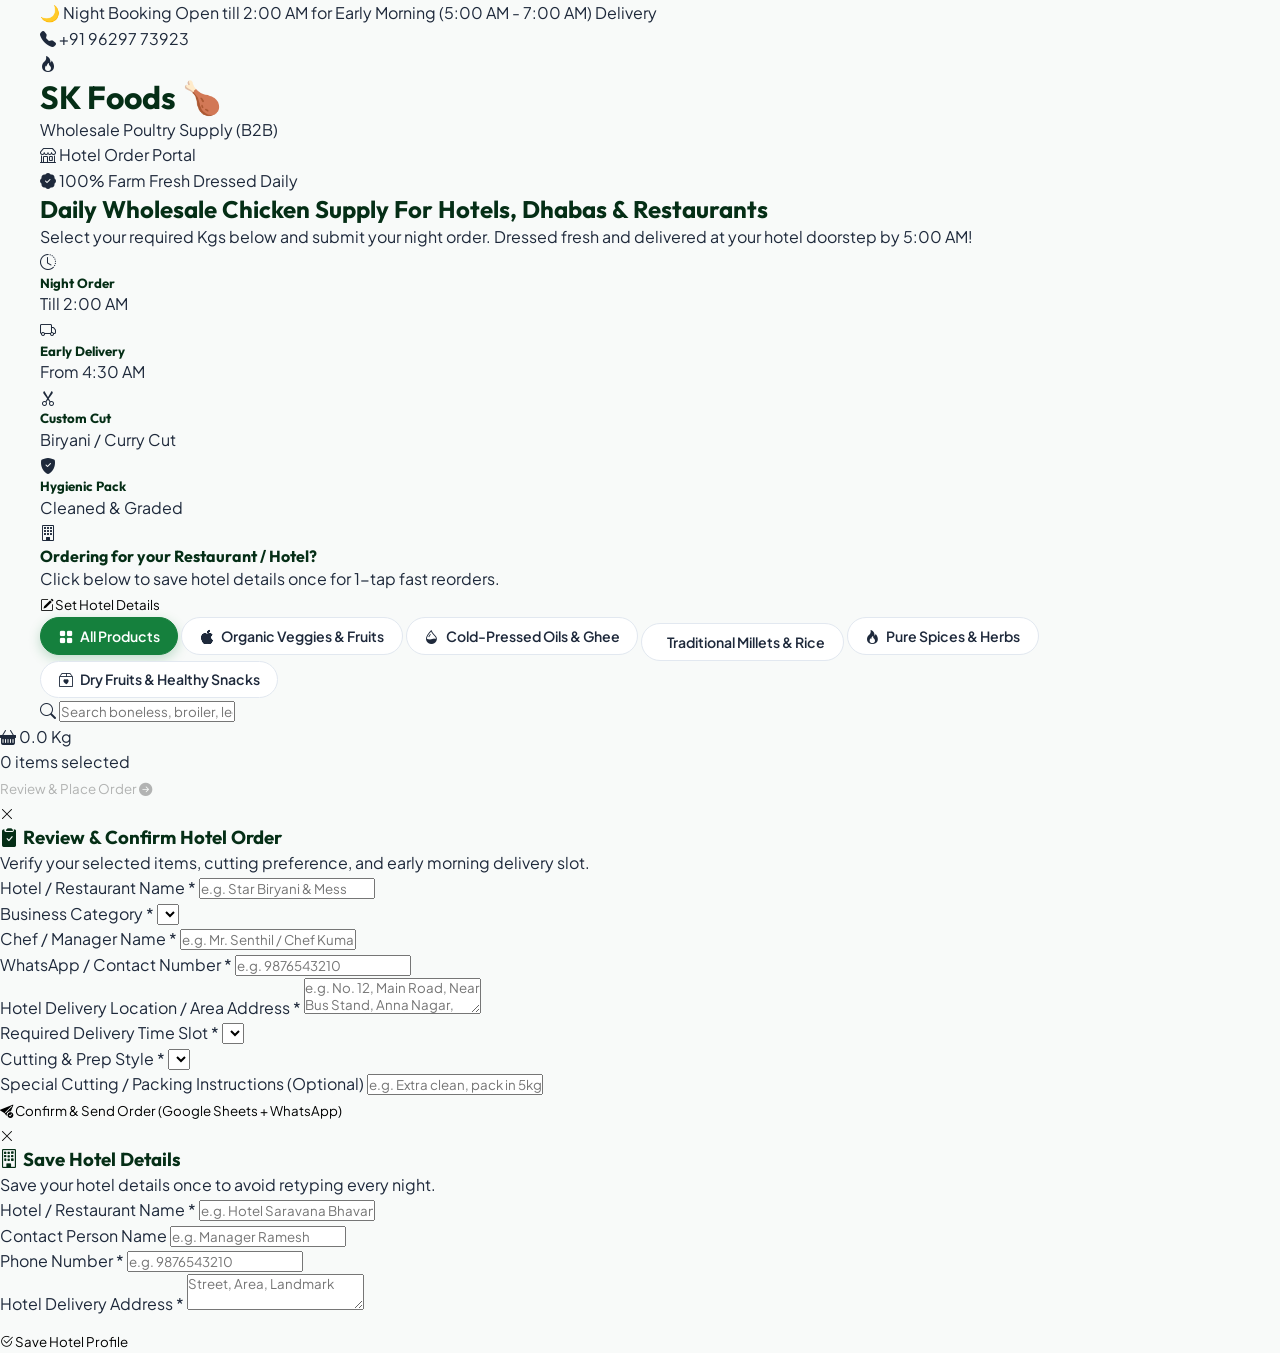
==== commit 60b8276d: "Add files via upload" ====
--- a/index.html
+++ b/index.html
@@ -2,456 +2,284 @@
 <html lang="en">
 <head>
   <meta charset="UTF-8">
-  <meta name="viewport" content="width=device-width, initial-scale=1.0">
-  <title>SK Foods - 100% Organic & Farm Fresh Groceries Online</title>
-  <meta name="description" content="Order pure cold-pressed oils, A2 Desi cow ghee, traditional unpolished millets, heritage rice, and farm-fresh organic groceries online from SK Foods. Direct WhatsApp ordering & fast home delivery.">
-  <meta name="keywords" content="SK Foods, Organic Groceries, Cold Pressed Oils, A2 Ghee, Millets, Heritage Rice, Chennai Organic Store, WhatsApp Grocery Order">
-  
-  <!-- Open Graph for WhatsApp & Social Previews -->
-  <meta property="og:title" content="SK Foods - Organic & Farm Fresh Groceries">
-  <meta property="og:description" content="100% Certified Organic, Cold-Pressed Oils, A2 Desi Ghee & Farm Fresh Groceries. Order easily via WhatsApp!">
-  <meta property="og:type" content="website">
-  <meta property="og:image" content="https://images.unsplash.com/photo-1474979266404-7eaacbcd87c5?auto=format&fit=crop&w=800&q=80">
+  <meta name="viewport" content="width=device-width, initial-scale=1.0, maximum-scale=1.0, user-scalable=no">
+  <title>SK Foods - Wholesale Chicken & Poultry Supply Portal (B2B)</title>
+  <meta name="description" content="Direct Wholesale Chicken & Poultry Supply portal for Restaurants, Hotels, Dhabas, Mess and Caterers by SK Foods. Night ordering for early morning 5:00 AM delivery.">
   
   <!-- Favicon -->
-  <link rel="icon" href="data:image/svg+xml,<svg xmlns=%22http://www.w3.org/2000/svg%22 viewBox=%220 0 100 100%22><text y=%22.9em%22 font-size=%2290%22>🌿</text></svg>">
-  
-  <!-- Stylesheets -->
+  <link rel="icon" href="data:image/svg+xml,<svg xmlns=%22http://www.w3.org/2000/svg%22 viewBox=%220 0 100 100%22><text y=%22.9em%22 font-size=%2290%22>🍗</text></svg>">
   <link rel="stylesheet" href="style.css">
 </head>
 <body>
 
-  <!-- Top Announcement Bar -->
-  <aside class="top-bar">
-    <div class="container top-bar-content">
-      <div class="top-bar-left">
-        <i class="bi bi-truck"></i>
-        <span><strong id="promo-banner-text">FREE Home Delivery</strong> on all orders above ₹499!</span>
-      </div>
-      <div class="top-bar-right">
-        <a href="tel:+919876543210" class="top-link">
-          <i class="bi bi-telephone-fill"></i>
-          <span>+91 98765 43210</span>
+  <!-- 1. Top Night Notice Bar -->
+  <aside class="top-notice-bar">
+    <div class="container notice-flex">
+      <div class="notice-tag">
+        <span class="pulse-dot"></span>
+        <span id="night-notice-text">🌙 Night Booking Open till 2:00 AM for Early Morning (5:00 AM - 7:00 AM) Delivery</span>
+      </div>
+      <div>
+        <a href="tel:+919629773923" class="notice-phone-link">
+          <i class="bi bi-telephone-fill"></i> +91 96297 73923
         </a>
-        <button id="lang-toggle-btn" class="lang-btn" aria-label="Toggle Language">
-          <i class="bi bi-translate"></i> <span id="current-lang-label">தமிழ்</span>
-        </button>
       </div>
     </div>
   </aside>
 
-  <!-- Sticky Header -->
-  <header class="header">
-    <div class="container header-inner">
-      <!-- Brand Logo -->
-      <a href="#" class="logo-brand">
-        <div class="logo-icon-wrap">
-          <i class="bi bi-tree-fill"></i>
-        </div>
-        <div class="logo-text-col">
-          <span>SK Foods</span>
-          <span class="logo-tag">Organic & Fresh</span>
+  <!-- 2. Main Header -->
+  <header class="main-header">
+    <div class="container header-flex">
+      <a href="#" class="brand-wrapper">
+        <div class="brand-logo-icon">
+          <i class="bi bi-fire"></i>
+        </div>
+        <div class="brand-text">
+          <h1>SK Foods 🍗</h1>
+          <span>Wholesale Poultry Supply (B2B)</span>
         </div>
       </a>
 
-      <!-- Instant Search Bar -->
-      <div class="search-container" id="search-container">
-        <div class="search-box">
-          <i class="bi bi-search"></i>
-          <input type="text" id="search-input" placeholder="Search cold pressed oil, ghee, millets, rice..." autocomplete="off">
-          <button id="search-clear-btn" style="display:none; color:#94a3b8;"><i class="bi bi-x-circle-fill"></i></button>
-        </div>
-      </div>
-
-      <!-- Action Buttons -->
-      <div class="nav-actions">
-        <a id="nav-whatsapp-btn" href="https://wa.me/919876543210?text=Hi%20SK%20Foods,%20I%20would%20like%20to%20inquire%20about%20organic%20products." target="_blank" rel="noopener" class="whatsapp-direct-btn">
-          <i class="bi bi-whatsapp"></i>
-          <span class="d-none-sm">Chat / Order</span>
-        </a>
-
-        <button id="cart-drawer-toggle" class="cart-toggle-btn" aria-label="Open Shopping Cart">
-          <i class="bi bi-bag-check-fill"></i>
-          <span class="d-none-sm">Cart</span>
-          <span class="cart-badge" id="header-cart-count">0</span>
-        </button>
+      <div class="header-badge-hotel" onclick="openProfileModal()" title="Click to view/edit Hotel Details">
+        <i class="bi bi-shop"></i>
+        <span id="saved-hotel-label">Hotel Order Portal</span>
       </div>
     </div>
   </header>
 
-  <!-- Hero Section -->
-  <section class="hero-section">
-    <div class="container">
-      <div class="hero-grid">
-        <!-- Hero Left Content -->
-        <div class="hero-content">
-          <div class="hero-badge">
-            <i class="bi bi-patch-check-fill"></i>
-            <span>100% Farm Fresh & Chemical Free</span>
-          </div>
-          <h1 class="hero-title" id="hero-heading">
-            Pure, Traditional & <span>Organic Groceries</span> For Your Family
-          </h1>
-          <p class="hero-subtitle" id="hero-subtext">
-            Experience the wholesome goodness of traditional wood-pressed oils, native grains, pure A2 desi cow ghee, and unadulterated spices delivered right to your doorstep.
-          </p>
-          <div class="hero-cta-group">
-            <a href="#products-section" class="btn-primary">
-              <i class="bi bi-bag-plus"></i> Shop Fresh Items
-            </a>
-            <a href="#coupons-section" class="btn-outline">
-              <i class="bi bi-tag-fill"></i> View Today's Offers
-            </a>
-          </div>
-          
-          <div class="hero-stats">
-            <div class="stat-item">
-              <h4>100%</h4>
-              <p>Certified Organic</p>
-            </div>
-            <div class="stat-item">
-              <h4>5000+</h4>
-              <p>Happy Families</p>
-            </div>
-            <div class="stat-item">
-              <h4>24 Hrs</h4>
-              <p>Quick Local Delivery</p>
-            </div>
-          </div>
-        </div>
-
-        <!-- Hero Right Media Banner -->
-        <div class="hero-media-wrapper">
-          <div class="hero-card-banner">
-            <img src="https://images.unsplash.com/photo-1542838132-92c53300491e?auto=format&fit=crop&w=800&q=80" alt="SK Foods Organic Farm Produce">
-            <div class="hero-floating-card">
-              <div class="floating-card-left">
-                <div class="floating-card-icon">
-                  <i class="bi bi-shield-fill-check"></i>
-                </div>
-                <div>
-                  <div class="floating-card-title">Traditional Vaagai Press</div>
-                  <div class="floating-card-desc">Zero chemical refining or heat</div>
-                </div>
-              </div>
-              <div class="floating-coupon-tag">USE: SKFIRST (10% OFF)</div>
-            </div>
-          </div>
-        </div>
-      </div>
-    </div>
-  </section>
-
-  <!-- Feature Trust Badges -->
-  <section class="features-section">
-    <div class="container">
-      <div class="features-grid">
-        <div class="feature-card">
-          <div class="feature-icon-box"><i class="bi bi-droplet-half"></i></div>
-          <div>
-            <h4>Wood Cold-Pressed</h4>
-            <p>Traditional wood chekku extraction retains raw nutrients.</p>
-          </div>
-        </div>
-        <div class="feature-card">
-          <div class="feature-icon-box"><i class="bi bi-flower1"></i></div>
-          <div>
-            <h4>100% Pure & Organic</h4>
-            <p>Zero artificial preservatives, zero additives, zero coloring.</p>
-          </div>
-        </div>
-        <div class="feature-card">
-          <div class="feature-icon-box"><i class="bi bi-truck"></i></div>
-          <div>
-            <h4>Express Doorstep Delivery</h4>
-            <p>Same-day dispatch with eco-friendly safe packaging.</p>
-          </div>
-        </div>
-        <div class="feature-card">
-          <div class="feature-icon-box"><i class="bi bi-whatsapp"></i></div>
-          <div>
-            <h4>Direct WhatsApp Order</h4>
-            <p>Order in 30 seconds with simple one-tap message checkout.</p>
-          </div>
-        </div>
-      </div>
-    </div>
-  </section>
-
-  <!-- Products Store Section -->
-  <section class="products-section" id="products-section">
-    <div class="container">
-      <div class="section-header">
-        <span class="section-tag">Direct From Organic Farms</span>
-        <h2 class="section-title" id="products-heading">Our Fresh & Pure Collection</h2>
-        <p class="section-desc">Handpicked traditional staples, cold-pressed oils, and farm fresh items curated for your family's health.</p>
-      </div>
-
-      <!-- Categories Filter & Sorting Controls -->
-      <div class="category-filter-wrapper">
-        <div class="category-pills" id="category-pills-container">
-          <!-- Dynamically populated from data.js -->
-        </div>
-        <div class="filter-sort-controls">
-          <select id="sort-select" class="sort-select" aria-label="Sort Products">
-            <option value="featured">✨ Featured Items</option>
-            <option value="price-low">Price: Low to High</option>
-            <option value="price-high">Price: High to Low</option>
-            <option value="rating">Top Rated ⭐</option>
-          </select>
-        </div>
-      </div>
-
-      <!-- Products Grid -->
-      <div class="products-grid" id="products-grid">
-        <!-- Rendered dynamically by app.js -->
-      </div>
-    </div>
-  </section>
-
-  <!-- Offers & Promo Banner -->
-  <section class="promo-section" id="coupons-section">
-    <div class="container">
-      <div class="promo-card">
-        <div>
-          <span class="section-tag" style="background: rgba(255,255,255,0.2); color: #fff;">Limited Period Offers</span>
-          <h3 class="promo-title">Save Extra On Organic Healthy Groceries</h3>
-          <p class="promo-desc">Use verified coupon codes during WhatsApp checkout or cart summary to enjoy instant discounts.</p>
-          <div class="coupon-chips-list" id="coupon-chips-list">
-            <!-- Dynamically populated -->
-          </div>
-        </div>
-        <div style="text-align: center;">
-          <button class="btn-primary" id="open-cart-banner-btn" style="background: var(--accent); color: var(--primary-deep);">
-            <i class="bi bi-cart-fill"></i> View My Cart
-          </button>
-        </div>
-      </div>
-    </div>
-  </section>
-
-  <!-- Customer Testimonials -->
-  <section class="testimonials-section">
-    <div class="container">
-      <div class="section-header">
-        <span class="section-tag">Trusted By Families</span>
-        <h2 class="section-title">What Our Happy Customers Say</h2>
-        <p class="section-desc">Real reviews from customers who switched to pure traditional oils and organic groceries.</p>
-      </div>
-      <div class="testimonials-grid" id="testimonials-grid">
-        <!-- Dynamically populated -->
-      </div>
-    </div>
-  </section>
-
-  <!-- FAQ Section -->
-  <section class="faq-section" id="faq-section">
-    <div class="container">
-      <div class="section-header">
-        <span class="section-tag">Got Questions?</span>
-        <h2 class="section-title">Frequently Asked Questions</h2>
-        <p class="section-desc">Everything you need to know about placing orders, quality assurance, and home delivery.</p>
-      </div>
-      <div class="faq-container" id="faq-container">
-        <!-- Dynamically populated -->
-      </div>
-    </div>
-  </section>
-
-  <!-- Footer -->
-  <footer class="footer">
-    <div class="container">
-      <div class="footer-grid">
-        <div class="footer-col">
-          <div class="logo-brand" style="color: white; margin-bottom: 1rem;">
-            <div class="logo-icon-wrap" style="background: var(--primary-light);">
-              <i class="bi bi-tree-fill"></i>
-            </div>
-            <div class="logo-text-col">
-              <span style="color:white;">SK Foods</span>
-              <span class="logo-tag" style="color: var(--accent-light);">Organic & Fresh</span>
-            </div>
-          </div>
-          <p>Delivering authentic cold-pressed oils, pure A2 Desi cow ghee, traditional native millets, and farm fresh organic staples directly to your doorstep with love and care.</p>
-        </div>
-
-        <div class="footer-col">
-          <h4>Quick Links</h4>
-          <ul class="footer-links">
-            <li><a href="#products-section">All Products</a></li>
-            <li><a href="#coupons-section">Discount Coupons</a></li>
-            <li><a href="#faq-section">FAQs & Ordering Help</a></li>
-            <li><a href="#cart-drawer-toggle" onclick="toggleCartDrawer(true); return false;">Shopping Cart</a></li>
-          </ul>
-        </div>
-
-        <div class="footer-col">
-          <h4>Categories</h4>
-          <ul class="footer-links">
-            <li><a href="#products-section" onclick="selectCategory('oils-ghee')">Wood Pressed Oils</a></li>
-            <li><a href="#products-section" onclick="selectCategory('millets-grains')">Traditional Millets</a></li>
-            <li><a href="#products-section" onclick="selectCategory('spices-masalas')">Spices & Herbs</a></li>
-            <li><a href="#products-section" onclick="selectCategory('dryfruits-nuts')">Dry Fruits & Nuts</a></li>
-          </ul>
-        </div>
-
-        <div class="footer-col">
-          <h4>Store Contact</h4>
-          <div class="footer-contact-item">
-            <i class="bi bi-geo-alt-fill"></i>
-            <span>No. 42, Green Avenue, Anna Nagar, Chennai - 600040</span>
-          </div>
-          <div class="footer-contact-item">
-            <i class="bi bi-telephone-fill"></i>
-            <span>+91 98765 43210</span>
-          </div>
-          <div class="footer-contact-item">
-            <i class="bi bi-whatsapp"></i>
-            <span>WhatsApp: +91 98765 43210</span>
-          </div>
-          <div class="footer-contact-item">
-            <i class="bi bi-clock-fill"></i>
-            <span>Mon - Sat: 8:00 AM - 9:00 PM</span>
-          </div>
-        </div>
-      </div>
-
-      <div class="footer-bottom">
-        <div>© 2026 <strong>SK Foods</strong>. All Rights Reserved. 100% Organic Certified.</div>
-        <div>Made with 🌿 for Healthy Living • Free Website on GitHub Pages</div>
-      </div>
-    </div>
-  </footer>
-
-  <!-- Slide-Over Cart Drawer -->
-  <div class="cart-overlay" id="cart-overlay" onclick="toggleCartDrawer(false)"></div>
-  <aside class="cart-drawer" id="cart-drawer" aria-label="Shopping Cart Drawer">
-    <div class="cart-header">
-      <h3><i class="bi bi-bag-heart-fill" style="color:var(--primary);"></i> Your Cart (<span id="drawer-cart-count">0</span>)</h3>
-      <button class="close-drawer-btn" onclick="toggleCartDrawer(false)" aria-label="Close Cart"><i class="bi bi-x-lg"></i></button>
-    </div>
-
-    <!-- Free Delivery Progress Tracker -->
-    <div class="cart-free-delivery-bar">
-      <div id="delivery-progress-text">Add ₹499 more for FREE Delivery!</div>
-      <div class="delivery-progress-bg">
-        <div class="delivery-progress-fill" id="delivery-progress-fill"></div>
-      </div>
-    </div>
-
-    <!-- Cart Line Items -->
-    <div class="cart-items-list" id="cart-items-list">
-      <!-- Rendered dynamically -->
-    </div>
-
-    <!-- Cart Footer & Checkout Button -->
-    <div class="cart-footer" id="cart-footer">
-      <div class="coupon-input-group">
-        <input type="text" id="cart-coupon-input" placeholder="Coupon Code (e.g. SKFIRST)">
-        <button class="apply-coupon-btn" id="apply-coupon-btn">Apply</button>
-      </div>
-
-      <div class="cart-breakdown-row">
-        <span>Subtotal</span>
-        <span id="cart-subtotal-val">₹0</span>
-      </div>
-      <div class="cart-breakdown-row" id="coupon-discount-row" style="display:none; color: var(--primary);">
-        <span>Coupon Discount</span>
-        <span id="cart-discount-val">-₹0</span>
-      </div>
-      <div class="cart-breakdown-row">
-        <span>Delivery Fee</span>
-        <span id="cart-delivery-val">₹40</span>
-      </div>
-      <div class="cart-total-row">
-        <span>Total Amount</span>
-        <span id="cart-grand-total">₹0</span>
-      </div>
-
-      <button class="checkout-btn" id="proceed-checkout-btn">
-        <i class="bi bi-whatsapp"></i> Proceed to Order on WhatsApp
+  <main class="container">
+    <!-- 3. Hero & Stats Banner -->
+    <section class="hero-portal-banner">
+      <div class="hero-banner-content">
+        <div class="hero-badge-pill">
+          <i class="bi bi-patch-check-fill"></i> 100% Farm Fresh Dressed Daily
+        </div>
+        <h2 class="hero-banner-title">
+          Daily Wholesale Chicken Supply For <span>Hotels, Dhabas & Restaurants</span>
+        </h2>
+        <p class="hero-banner-sub">
+          Select your required Kgs below and submit your night order. Dressed fresh and delivered at your hotel doorstep by 5:00 AM!
+        </p>
+
+        <div class="hero-stats-row">
+          <div class="stat-box">
+            <i class="bi bi-clock-history stat-icon"></i>
+            <div class="stat-info">
+              <h5>Night Order</h5>
+              <p>Till 2:00 AM</p>
+            </div>
+          </div>
+          <div class="stat-box">
+            <i class="bi bi-truck stat-icon"></i>
+            <div class="stat-info">
+              <h5>Early Delivery</h5>
+              <p>From 4:30 AM</p>
+            </div>
+          </div>
+          <div class="stat-box">
+            <i class="bi bi-scissors stat-icon"></i>
+            <div class="stat-info">
+              <h5>Custom Cut</h5>
+              <p>Biryani / Curry Cut</p>
+            </div>
+          </div>
+          <div class="stat-box">
+            <i class="bi bi-shield-fill-check stat-icon"></i>
+            <div class="stat-info">
+              <h5>Hygienic Pack</h5>
+              <p>Cleaned & Graded</p>
+            </div>
+          </div>
+        </div>
+      </div>
+    </section>
+
+    <!-- 4. Hotel Profile Bar -->
+    <section class="profile-card-bar" id="hotel-profile-banner">
+      <div class="profile-card-left">
+        <div class="profile-avatar">
+          <i class="bi bi-building"></i>
+        </div>
+        <div class="profile-texts">
+          <h4 id="banner-hotel-name">Ordering for your Restaurant / Hotel?</h4>
+          <p id="banner-hotel-meta">Click below to save hotel details once for 1-tap fast reorders.</p>
+        </div>
+      </div>
+      <button class="btn-edit-profile" onclick="openProfileModal()">
+        <i class="bi bi-pencil-square"></i> Set Hotel Details
       </button>
+    </section>
+
+    <!-- 5. Category Pills & Search Toolbar -->
+    <section class="catalog-toolbar">
+      <div class="category-nav-pills" id="category-pills-container">
+        <button class="cat-btn active" onclick="filterByCategory('all', this)">
+          <i class="bi bi-grid-fill"></i> All Items (10)
+        </button>
+        <button class="cat-btn" onclick="filterByCategory('broiler', this)">
+          🍗 Broiler Chicken
+        </button>
+        <button class="cat-btn" onclick="filterByCategory('special-cuts', this)">
+          ✨ Boneless & Special Cuts
+        </button>
+        <button class="cat-btn" onclick="filterByCategory('country-special', this)">
+          🐔 Naatu Kozhi
+        </button>
+        <button class="cat-btn" onclick="filterByCategory('offal', this)">
+          🫀 Liver & Gizzard
+        </button>
+        <button class="cat-btn" onclick="filterByCategory('eggs', this)">
+          🥚 Farm Eggs
+        </button>
+      </div>
+
+      <div class="search-box-wrap">
+        <i class="bi bi-search search-icon-pos"></i>
+        <input 
+          type="text" 
+          id="item-search-input" 
+          class="search-input-field" 
+          placeholder="Search boneless, broiler, leg..."
+          oninput="handleSearchFilter(this.value)"
+        >
+      </div>
+    </section>
+
+    <!-- 6. Poultry Items Grid -->
+    <section class="poultry-grid" id="poultry-items-grid">
+      <!-- Rendered dynamically from data.js -->
+    </section>
+  </main>
+
+  <!-- 7. Sticky Bottom Mobile Order Bar -->
+  <aside class="mobile-sticky-bar" id="mobile-sticky-bar">
+    <div class="sticky-bar-flex">
+      <div class="sticky-data-col">
+        <div class="sticky-weight-headline">
+          <i class="bi bi-basket-fill"></i>
+          <span id="sticky-total-qty-text">0.0 Kg</span>
+        </div>
+        <div class="sticky-sub-info" id="sticky-items-count-text">
+          0 items selected
+        </div>
+      </div>
+      <button class="btn-submit-order-trigger" id="open-order-modal-btn" onclick="openOrderModal()" disabled>
+        <span>Review & Place Order</span>
+        <i class="bi bi-arrow-right-circle-fill"></i>
+      </button>
     </div>
   </aside>
 
-  <!-- Quick View Product Details Modal -->
-  <div class="modal-overlay" id="product-modal-overlay" onclick="closeProductModal(event)">
-    <div class="modal-box" id="product-modal-box">
-      <button class="modal-close-btn" onclick="closeProductModal()"><i class="bi bi-x-lg"></i></button>
-      <div id="modal-product-content">
-        <!-- Rendered by app.js -->
-      </div>
+  <!-- 8. Order Review & Confirmation Modal -->
+  <div class="modal-backdrop" id="order-modal-overlay" onclick="closeOrderModal(event)">
+    <div class="modal-container-box" id="order-modal-box">
+      <button class="modal-btn-close" onclick="closeOrderModal()" aria-label="Close modal">
+        <i class="bi bi-x-lg"></i>
+      </button>
+
+      <h3 class="modal-header-title">
+        <i class="bi bi-clipboard2-check-fill" style="color:var(--brand-red);"></i>
+        Review & Confirm Hotel Order
+      </h3>
+      <p class="modal-header-desc">Verify your selected items, cutting preference, and early morning delivery slot.</p>
+
+      <!-- Selected Items Summary List -->
+      <div class="receipt-summary-box" id="modal-review-items-list">
+        <!-- Dynamically rendered -->
+      </div>
+
+      <!-- Hotel Details & Preferences Form -->
+      <form id="b2b-order-form" onsubmit="handleOrderSubmission(event)">
+        <div class="form-row-2">
+          <div class="form-group-field">
+            <label class="form-field-label" for="form-hotel-name">Hotel / Restaurant Name *</label>
+            <input type="text" id="form-hotel-name" class="form-input-ctrl" placeholder="e.g. Star Biryani & Mess" required>
+          </div>
+          <div class="form-group-field">
+            <label class="form-field-label" for="form-hotel-type">Business Category *</label>
+            <select id="form-hotel-type" class="form-select-ctrl" required>
+              <!-- Populated from data.js -->
+            </select>
+          </div>
+        </div>
+
+        <div class="form-row-2">
+          <div class="form-group-field">
+            <label class="form-field-label" for="form-contact-person">Chef / Manager Name *</label>
+            <input type="text" id="form-contact-person" class="form-input-ctrl" placeholder="e.g. Mr. Senthil / Chef Kumar" required>
+          </div>
+          <div class="form-group-field">
+            <label class="form-field-label" for="form-phone">WhatsApp / Contact Number *</label>
+            <input type="tel" id="form-phone" class="form-input-ctrl" placeholder="e.g. 9876543210" required>
+          </div>
+        </div>
+
+        <div class="form-group-field">
+          <label class="form-field-label" for="form-address">Hotel Delivery Location / Area Address *</label>
+          <textarea id="form-address" class="form-textarea-ctrl" rows="2" placeholder="e.g. No. 12, Main Road, Near Bus Stand, Anna Nagar, Chennai" required></textarea>
+        </div>
+
+        <div class="form-row-2">
+          <div class="form-group-field">
+            <label class="form-field-label" for="form-delivery-slot">Required Delivery Time Slot *</label>
+            <select id="form-delivery-slot" class="form-select-ctrl" required>
+              <!-- Populated from data.js -->
+            </select>
+          </div>
+          <div class="form-group-field">
+            <label class="form-field-label" for="form-cutting-style">Cutting & Prep Style *</label>
+            <select id="form-cutting-style" class="form-select-ctrl" required>
+              <!-- Populated from data.js -->
+            </select>
+          </div>
+        </div>
+
+        <div class="form-group-field">
+          <label class="form-field-label" for="form-notes">Special Cutting / Packing Instructions (Optional)</label>
+          <input type="text" id="form-notes" class="form-input-ctrl" placeholder="e.g. Extra clean, pack in 5kg bags separately">
+        </div>
+
+        <!-- Submit Button -->
+        <button type="submit" class="btn-confirm-final-submit" id="submit-order-btn">
+          <i class="bi bi-send-check-fill"></i>
+          <span>Confirm & Send Order (Google Sheets + WhatsApp)</span>
+        </button>
+      </form>
     </div>
   </div>
 
-  <!-- Customer Checkout & WhatsApp Details Modal -->
-  <div class="modal-overlay" id="checkout-modal-overlay" onclick="closeCheckoutModal(event)">
-    <div class="modal-box" id="checkout-modal-box">
-      <button class="modal-close-btn" onclick="closeCheckoutModal()"><i class="bi bi-x-lg"></i></button>
-      <h3 style="font-size: 1.3rem; margin-bottom: 0.5rem;"><i class="bi bi-clipboard-check-fill" style="color:var(--primary);"></i> Complete Your Order</h3>
-      <p style="font-size: 0.88rem; color:var(--text-muted); margin-bottom: 1.25rem;">Enter your delivery details to generate your bill and send the order straight to our WhatsApp team.</p>
-
-      <form id="checkout-form">
-        <div class="form-group">
-          <label class="form-label" for="cust-name">Your Full Name *</label>
-          <input type="text" id="cust-name" class="form-control" placeholder="e.g. Ramesh Kumar" required>
-        </div>
-
-        <div class="form-group">
-          <label class="form-label" for="cust-phone">WhatsApp / Phone Number *</label>
-          <input type="tel" id="cust-phone" class="form-control" placeholder="e.g. 9876543210" required>
-        </div>
-
-        <div class="form-group">
-          <label class="form-label" for="cust-address">Delivery Address (Door No, Street, Area, Pincode) *</label>
-          <textarea id="cust-address" class="form-control" rows="3" placeholder="e.g. Flat 3A, Green Park Apts, Anna Nagar West, Chennai - 600040" required></textarea>
-        </div>
-
-        <div class="form-group">
-          <label class="form-label" for="cust-notes">Delivery Time Preference / Special Notes</label>
-          <input type="text" id="cust-notes" class="form-control" placeholder="e.g. Morning 9 AM - 12 PM, Ring doorbell">
-        </div>
-
-        <div class="form-group">
-          <label class="form-label">Payment Preference</label>
-          <div class="payment-method-selector">
-            <div class="pay-option-card active" onclick="selectPaymentMethod('cod', this)">
-              <i class="bi bi-cash-stack" style="font-size:1.4rem; color:var(--primary);"></i>
-              <div>
-                <strong style="font-size:0.88rem; display:block;">Cash on Delivery</strong>
-                <small style="color:var(--text-muted);">Pay on delivery</small>
-              </div>
-            </div>
-            <div class="pay-option-card" onclick="selectPaymentMethod('upi', this)">
-              <i class="bi bi-qr-code-scan" style="font-size:1.4rem; color:var(--accent-dark);"></i>
-              <div>
-                <strong style="font-size:0.88rem; display:block;">UPI / GPay / QR</strong>
-                <small style="color:var(--text-muted);">Instant scanner</small>
-              </div>
-            </div>
-          </div>
-        </div>
-
-        <div id="upi-qr-box" class="upi-qr-preview-box" style="display:none;">
-          <p style="font-size:0.85rem; font-weight:700; color:var(--primary-dark); margin-bottom: 0.5rem;">Scan with GPay / PhonePe / Paytm to Pay</p>
-          <img id="upi-qr-image" src="" alt="SK Foods UPI QR Code">
-          <p style="font-size:0.8rem; color:var(--text-muted);">UPI ID: <strong>skfoods@upi</strong></p>
-        </div>
-
-        <button type="submit" class="checkout-btn" style="margin-top: 1.25rem;">
-          <i class="bi bi-whatsapp"></i> Send Order to WhatsApp Now
+  <!-- 9. Quick Hotel Profile Modal -->
+  <div class="modal-backdrop" id="profile-modal-overlay" onclick="closeProfileModal(event)">
+    <div class="modal-container-box">
+      <button class="modal-btn-close" onclick="closeProfileModal()"><i class="bi bi-x-lg"></i></button>
+      <h3 class="modal-header-title"><i class="bi bi-building"></i> Save Hotel Details</h3>
+      <p class="modal-header-desc">Save your hotel details once to avoid retyping every night.</p>
+      <form id="quick-profile-form" onsubmit="saveProfileSettings(event)">
+        <div class="form-group-field">
+          <label class="form-field-label">Hotel / Restaurant Name *</label>
+          <input type="text" id="quick-hotel-name" class="form-input-ctrl" required placeholder="e.g. Hotel Saravana Bhavan">
+        </div>
+        <div class="form-group-field">
+          <label class="form-field-label">Contact Person Name</label>
+          <input type="text" id="quick-contact-person" class="form-input-ctrl" placeholder="e.g. Manager Ramesh">
+        </div>
+        <div class="form-group-field">
+          <label class="form-field-label">Phone Number *</label>
+          <input type="tel" id="quick-phone" class="form-input-ctrl" required placeholder="e.g. 9876543210">
+        </div>
+        <div class="form-group-field">
+          <label class="form-field-label">Hotel Delivery Address *</label>
+          <textarea id="quick-address" class="form-textarea-ctrl" rows="2" required placeholder="Street, Area, Landmark"></textarea>
+        </div>
+        <button type="submit" class="btn-confirm-final-submit" style="background:var(--brand-gradient); margin-top:1rem;">
+          <i class="bi bi-check2-circle"></i> Save Hotel Profile
         </button>
       </form>
     </div>
   </div>
 
-  <!-- Floating WhatsApp Direct Chat -->
-  <a href="https://wa.me/919876543210?text=Hello%20SK%20Foods,%20I%20have%20an%20inquiry%20regarding%20fresh%20organic%20products." target="_blank" rel="noopener" class="floating-wa-btn" aria-label="Chat on WhatsApp">
-    <i class="bi bi-whatsapp"></i>
-  </a>
-
-  <!-- Toast Notification Container -->
-  <div class="toast-container" id="toast-container"></div>
+  <!-- 10. Toast Notification Stack -->
+  <div class="toast-stack" id="toast-container"></div>
 
   <!-- Scripts -->
   <script src="data.js"></script>
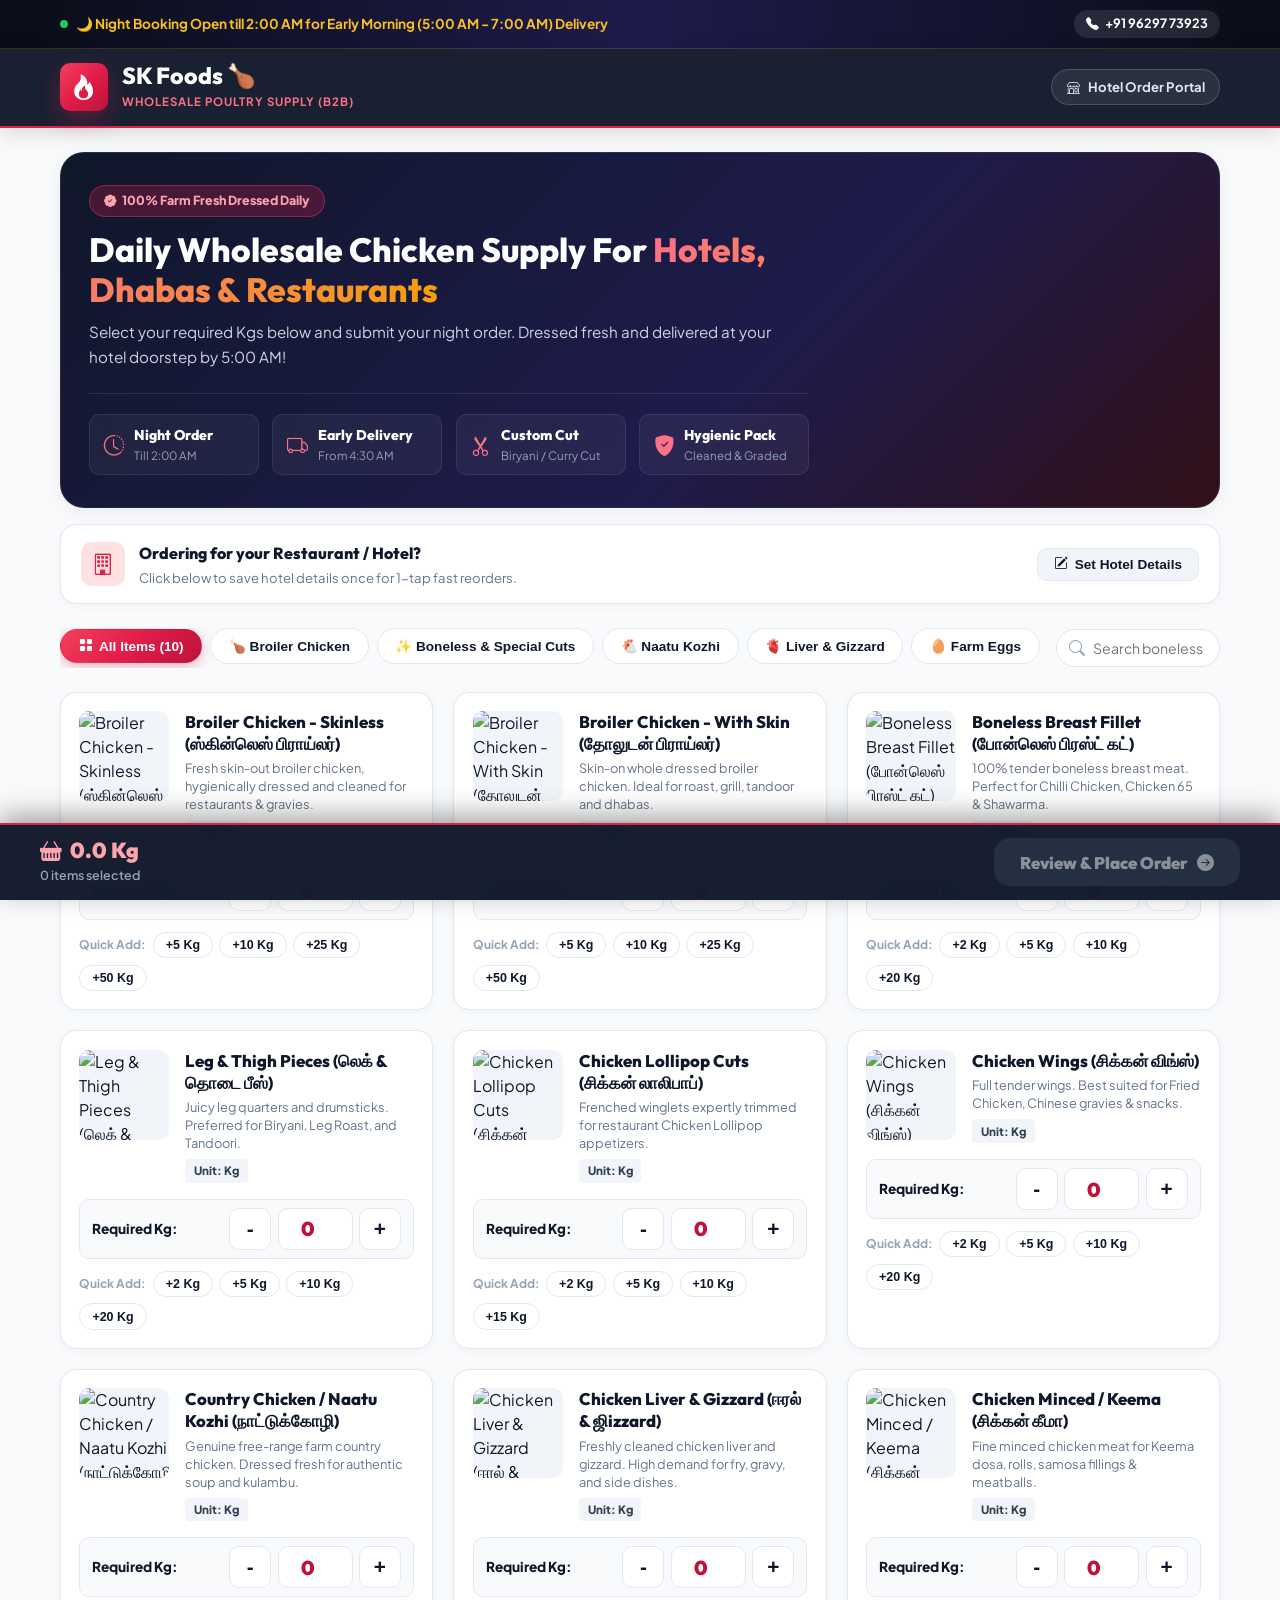
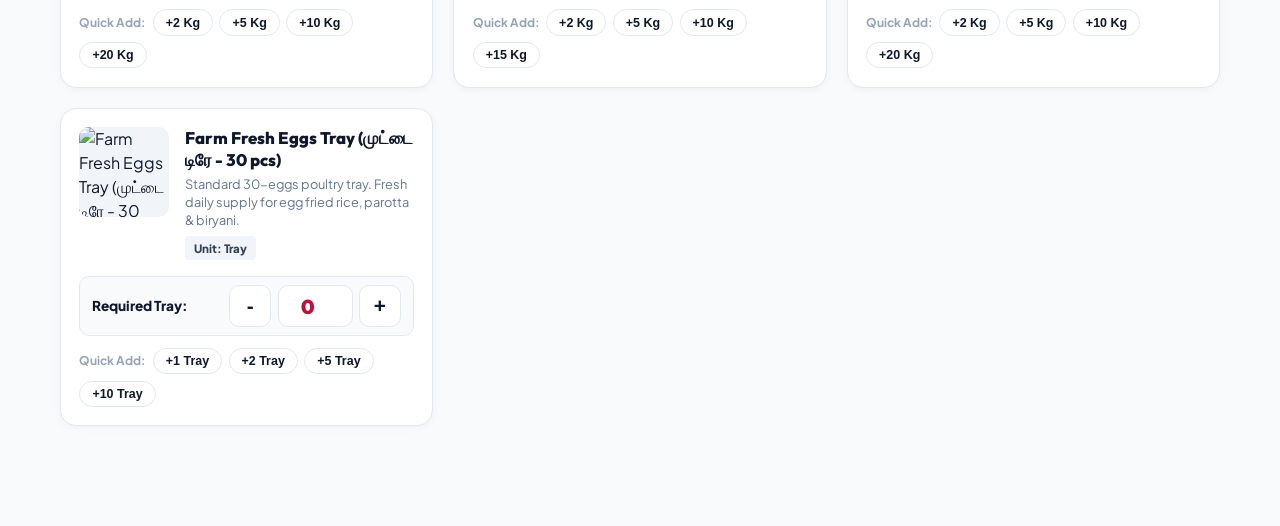
==== commit 3d41c754: "Add files via upload" ====
--- a/index.html
+++ b/index.html
@@ -6,13 +6,353 @@
   <title>SK Foods - Wholesale Chicken & Poultry Supply Portal (B2B)</title>
   <meta name="description" content="Direct Wholesale Chicken & Poultry Supply portal for Restaurants, Hotels, Dhabas, Mess and Caterers by SK Foods. Night ordering for early morning 5:00 AM delivery.">
   
-  <!-- Favicon -->
   <link rel="icon" href="data:image/svg+xml,<svg xmlns=%22http://www.w3.org/2000/svg%22 viewBox=%220 0 100 100%22><text y=%22.9em%22 font-size=%2290%22>🍗</text></svg>">
-  <link rel="stylesheet" href="style.css">
+  <link rel="stylesheet" href="https://cdn.jsdelivr.net/npm/bootstrap-icons@1.11.3/font/bootstrap-icons.min.css">
+  <link href="https://fonts.googleapis.com/css2?family=Outfit:wght@400;500;600;700;800;900&family=Plus+Jakarta+Sans:wght@400;500;600;700;800&display=swap" rel="stylesheet">
+
+  <style>
+    /* ==========================================================================
+       SK FOODS - SELF-CONTAINED ZERO-CACHE MASTER DESIGN SYSTEM
+       ========================================================================== */
+    :root {
+      --brand-red: #e11d48;
+      --brand-red-dark: #be123c;
+      --brand-red-deep: #881337;
+      --brand-gradient: linear-gradient(135deg, #f43f5e 0%, #e11d48 50%, #be123c 100%);
+      --brand-glow: 0 8px 25px rgba(225, 29, 72, 0.35);
+      
+      --bg-dark-deep: #090d16;
+      --bg-dark-surface: #111827;
+      --bg-dark-card: #1f2937;
+      --border-dark: #374151;
+      
+      --gold: #f59e0b;
+      --gold-dark: #d97706;
+      
+      --bg-body: #f8fafc;
+      --bg-card-light: #ffffff;
+      --border-light: #e2e8f0;
+      
+      --text-main: #0f172a;
+      --text-muted: #64748b;
+      --text-light: #94a3b8;
+      
+      --font-heading: 'Outfit', -apple-system, sans-serif;
+      --font-body: 'Plus Jakarta Sans', -apple-system, sans-serif;
+      
+      --radius-sm: 10px;
+      --radius-md: 16px;
+      --radius-lg: 24px;
+      --radius-full: 9999px;
+      
+      --shadow-subtle: 0 2px 8px rgba(0, 0, 0, 0.04);
+      --shadow-hover: 0 12px 30px rgba(0, 0, 0, 0.12);
+      --transition: all 0.25s cubic-bezier(0.4, 0, 0.2, 1);
+    }
+
+    * { margin: 0; padding: 0; box-sizing: border-box; -webkit-tap-highlight-color: transparent; }
+    html { scroll-behavior: smooth; font-size: 16px; }
+    body {
+      font-family: var(--font-body);
+      background-color: var(--bg-body);
+      color: var(--text-main);
+      line-height: 1.5;
+      padding-bottom: 100px;
+      overflow-x: hidden;
+    }
+    h1, h2, h3, h4, h5, h6 { font-family: var(--font-heading); font-weight: 800; color: var(--text-main); }
+    .container { max-width: 1200px; margin: 0 auto; padding: 0 1.25rem; }
+
+    /* Top Notice Bar */
+    .top-notice-bar {
+      background: linear-gradient(90deg, #090d16 0%, #1e1b4b 50%, #090d16 100%);
+      color: #fbbf24;
+      padding: 0.65rem 0;
+      font-size: 0.85rem;
+      font-weight: 700;
+      border-bottom: 1px solid rgba(251, 191, 36, 0.2);
+    }
+    .notice-flex { display: flex; justify-content: space-between; align-items: center; flex-wrap: wrap; gap: 0.5rem; }
+    .notice-tag { display: inline-flex; align-items: center; gap: 0.5rem; }
+    .pulse-dot {
+      width: 8px; height: 8px; background: #22c55e; border-radius: 50%;
+      box-shadow: 0 0 0 0 rgba(34, 197, 94, 0.7); animation: pulseGreen 1.8s infinite;
+    }
+    @keyframes pulseGreen {
+      0% { transform: scale(0.95); box-shadow: 0 0 0 0 rgba(34, 197, 94, 0.7); }
+      70% { transform: scale(1); box-shadow: 0 0 0 8px rgba(34, 197, 94, 0); }
+      100% { transform: scale(0.95); box-shadow: 0 0 0 0 rgba(34, 197, 94, 0); }
+    }
+    .notice-phone-link {
+      color: #ffffff; text-decoration: none; background: rgba(255, 255, 255, 0.1);
+      padding: 0.25rem 0.75rem; border-radius: var(--radius-full); font-size: 0.8rem;
+      font-weight: 700; display: inline-flex; align-items: center; gap: 0.4rem; transition: var(--transition);
+    }
+    .notice-phone-link:hover { background: var(--brand-red); color: #fff; }
+
+    /* Header */
+    .main-header {
+      background: rgba(15, 23, 42, 0.96); backdrop-filter: blur(12px); -webkit-backdrop-filter: blur(12px);
+      color: white; padding: 0.85rem 0; position: sticky; top: 0; z-index: 60;
+      border-bottom: 2px solid var(--brand-red); box-shadow: 0 4px 20px rgba(0,0,0,0.15);
+    }
+    .header-flex { display: flex; justify-content: space-between; align-items: center; gap: 1rem; }
+    .brand-wrapper { display: flex; align-items: center; gap: 0.85rem; text-decoration: none; color: white; }
+    .brand-logo-icon {
+      width: 48px; height: 48px; background: var(--brand-gradient); border-radius: var(--radius-sm);
+      display: flex; align-items: center; justify-content: center; font-size: 1.6rem; color: white;
+      box-shadow: var(--brand-glow);
+    }
+    .brand-text h1 { font-size: 1.45rem; color: white; margin: 0; line-height: 1.1; }
+    .brand-text span { font-size: 0.72rem; font-weight: 700; color: #fb7185; letter-spacing: 1px; text-transform: uppercase; }
+    .header-badge-hotel {
+      background: rgba(255, 255, 255, 0.08); border: 1px solid rgba(255, 255, 255, 0.15);
+      padding: 0.45rem 0.9rem; border-radius: var(--radius-full); font-size: 0.82rem; font-weight: 700;
+      color: #e2e8f0; display: flex; align-items: center; gap: 0.5rem; cursor: pointer; transition: var(--transition);
+    }
+    .header-badge-hotel:hover { background: rgba(225, 29, 72, 0.2); border-color: var(--brand-red); }
+
+    /* Hero Banner */
+    .hero-portal-banner {
+      background: linear-gradient(135deg, #0f172a 0%, #1e1b4b 60%, #311018 100%);
+      color: white; border-radius: var(--radius-lg); padding: 2rem 1.75rem; margin: 1.5rem auto 1rem;
+      box-shadow: 0 4px 20px rgba(0,0,0,0.06); position: relative; overflow: hidden;
+      border: 1px solid rgba(255, 255, 255, 0.08);
+    }
+    .hero-banner-content { max-width: 720px; position: relative; z-index: 2; }
+    .hero-badge-pill {
+      display: inline-flex; align-items: center; gap: 0.4rem; background: rgba(225, 29, 72, 0.25);
+      color: #fda4af; border: 1px solid rgba(244, 63, 94, 0.4); padding: 0.35rem 0.85rem;
+      border-radius: var(--radius-full); font-size: 0.78rem; font-weight: 800; margin-bottom: 0.85rem;
+    }
+    .hero-banner-title { font-size: 2.1rem; color: #ffffff; line-height: 1.2; margin-bottom: 0.6rem; }
+    .hero-banner-title span {
+      background: linear-gradient(90deg, #fb7185, #f59e0b);
+      -webkit-background-clip: text; -webkit-text-fill-color: transparent;
+    }
+    .hero-banner-sub { font-size: 0.95rem; color: #cbd5e1; margin-bottom: 1.5rem; line-height: 1.6; }
+    .hero-stats-row {
+      display: grid; grid-template-columns: repeat(auto-fit, minmax(130px, 1fr)); gap: 0.85rem;
+      padding-top: 1.25rem; border-top: 1px solid rgba(255, 255, 255, 0.1);
+    }
+    .stat-box {
+      background: rgba(255, 255, 255, 0.05); backdrop-filter: blur(8px);
+      border: 1px solid rgba(255, 255, 255, 0.08); padding: 0.65rem 0.85rem;
+      border-radius: var(--radius-sm); display: flex; align-items: center; gap: 0.6rem;
+    }
+    .stat-icon { font-size: 1.3rem; color: #fb7185; }
+    .stat-info h5 { font-size: 0.88rem; color: #ffffff; margin: 0; }
+    .stat-info p { font-size: 0.72rem; color: #94a3b8; margin: 0; }
+
+    /* Hotel Profile Bar */
+    .profile-card-bar {
+      background: #ffffff; border-radius: var(--radius-md); padding: 1rem 1.25rem; margin-bottom: 1.5rem;
+      border: 1.5px solid var(--border-light); box-shadow: var(--shadow-subtle); display: flex;
+      justify-content: space-between; align-items: center; flex-wrap: wrap; gap: 1rem;
+    }
+    .profile-card-left { display: flex; align-items: center; gap: 0.85rem; }
+    .profile-avatar {
+      width: 44px; height: 44px; background: #fee2e2; color: var(--brand-red); border-radius: var(--radius-sm);
+      display: flex; align-items: center; justify-content: center; font-size: 1.35rem;
+    }
+    .profile-texts h4 { font-size: 1rem; color: var(--text-main); margin-bottom: 0.15rem; }
+    .profile-texts p { font-size: 0.82rem; color: var(--text-muted); }
+    .btn-edit-profile {
+      background: #f1f5f9; color: var(--text-main); border: 1px solid var(--border-light);
+      padding: 0.5rem 1rem; border-radius: var(--radius-sm); font-size: 0.85rem; font-weight: 700;
+      cursor: pointer; display: inline-flex; align-items: center; gap: 0.4rem; transition: var(--transition);
+    }
+    .btn-edit-profile:hover { background: var(--brand-red); color: white; border-color: var(--brand-red); }
+
+    /* Category Toolbar */
+    .catalog-toolbar {
+      display: flex; justify-content: space-between; align-items: center; flex-wrap: wrap; gap: 1rem; margin-bottom: 1.5rem;
+    }
+    .category-nav-pills { display: flex; align-items: center; gap: 0.5rem; overflow-x: auto; padding-bottom: 0.25rem; scrollbar-width: none; }
+    .category-nav-pills::-webkit-scrollbar { display: none; }
+    .cat-btn {
+      background: #ffffff; border: 1.5px solid var(--border-light); color: var(--text-main);
+      padding: 0.55rem 1.1rem; border-radius: var(--radius-full); font-size: 0.85rem; font-weight: 700;
+      white-space: nowrap; cursor: pointer; display: inline-flex; align-items: center; gap: 0.4rem; transition: var(--transition);
+    }
+    .cat-btn:hover { border-color: var(--brand-red); color: var(--brand-red); }
+    .cat-btn.active {
+      background: var(--brand-gradient); color: white; border-color: transparent; box-shadow: 0 4px 14px rgba(225, 29, 72, 0.3);
+    }
+    .search-box-wrap { flex: 1; max-width: 320px; position: relative; }
+    .search-input-field {
+      width: 100%; background: white; border: 1.5px solid var(--border-light);
+      padding: 0.55rem 1rem 0.55rem 2.25rem; border-radius: var(--radius-full); font-size: 0.88rem;
+      font-family: inherit; transition: var(--transition);
+    }
+    .search-input-field:focus { outline: none; border-color: var(--brand-red); box-shadow: 0 0 0 3px rgba(225, 29, 72, 0.12); }
+    .search-icon-pos { position: absolute; left: 0.85rem; top: 50%; transform: translateY(-50%); color: var(--text-light); }
+
+    /* Poultry Items Grid */
+    .poultry-grid { display: grid; grid-template-columns: repeat(auto-fill, minmax(340px, 1fr)); gap: 1.25rem; }
+    .item-card {
+      background: #ffffff; border: 1.5px solid var(--border-light); border-radius: var(--radius-md);
+      padding: 1.15rem; box-shadow: var(--shadow-subtle); transition: var(--transition);
+      display: flex; flex-direction: column; position: relative; overflow: hidden;
+    }
+    .item-card:hover { transform: translateY(-3px); box-shadow: var(--shadow-hover); border-color: #cbd5e1; }
+    .item-card.has-ordered {
+      border-color: var(--brand-red); background: #fffcfc; box-shadow: 0 6px 20px rgba(225, 29, 72, 0.1);
+    }
+    .item-card.has-ordered::before {
+      content: ''; position: absolute; left: 0; top: 0; bottom: 0; width: 5px; background: var(--brand-gradient);
+    }
+    .item-card-header { display: flex; gap: 1rem; margin-bottom: 1rem; }
+    .item-media {
+      width: 90px; height: 90px; border-radius: var(--radius-sm); overflow: hidden; flex-shrink: 0; background: #f1f5f9;
+    }
+    .item-media img { width: 100%; height: 100%; object-fit: cover; transition: transform 0.4s ease; }
+    .item-card:hover .item-media img { transform: scale(1.08); }
+    .item-details { flex: 1; }
+    .item-title { font-size: 1.05rem; font-weight: 800; color: var(--text-main); line-height: 1.3; margin-bottom: 0.35rem; }
+    .item-desc { font-size: 0.8rem; color: var(--text-muted); line-height: 1.4; }
+    .item-unit-badge {
+      display: inline-block; background: #f1f5f9; color: #334155; font-size: 0.72rem;
+      font-weight: 800; padding: 0.2rem 0.55rem; border-radius: 4px; margin-top: 0.4rem;
+    }
+
+    /* Stepper */
+    .stepper-row {
+      background: #f8fafc; border: 1.5px solid var(--border-light); border-radius: var(--radius-sm);
+      padding: 0.5rem 0.75rem; display: flex; justify-content: space-between; align-items: center; margin-bottom: 0.75rem;
+    }
+    .stepper-title { font-size: 0.85rem; font-weight: 800; color: var(--text-main); }
+    .stepper-actions { display: flex; align-items: center; gap: 0.4rem; }
+    .btn-step {
+      width: 42px; height: 42px; background: white; border: 1.5px solid var(--border-light);
+      border-radius: var(--radius-sm); font-size: 1.3rem; font-weight: 800; color: var(--text-main);
+      display: flex; align-items: center; justify-content: center; cursor: pointer; transition: var(--transition);
+    }
+    .btn-step:hover { border-color: var(--brand-red); color: var(--brand-red); }
+    .btn-step:active { background: var(--brand-red); color: white; transform: scale(0.92); }
+    .input-stepper-val {
+      width: 75px; height: 42px; text-align: center; font-size: 1.25rem; font-weight: 900;
+      font-family: var(--font-heading); color: var(--brand-red-dark); border: 1.5px solid var(--border-light);
+      border-radius: var(--radius-sm); background: #ffffff;
+    }
+    .input-stepper-val:focus { outline: none; border-color: var(--brand-red); box-shadow: 0 0 0 3px rgba(225, 29, 72, 0.15); }
+
+    /* Bulk Chips */
+    .bulk-chips-wrapper { display: flex; align-items: center; gap: 0.4rem; flex-wrap: wrap; }
+    .bulk-chip-title { font-size: 0.75rem; font-weight: 700; color: var(--text-light); }
+    .bulk-chip {
+      background: #ffffff; border: 1px solid var(--border-light); color: var(--text-main);
+      padding: 0.32rem 0.75rem; border-radius: var(--radius-full); font-size: 0.78rem; font-weight: 800;
+      cursor: pointer; transition: var(--transition);
+    }
+    .bulk-chip:hover { background: #fee2e2; border-color: var(--brand-red); color: var(--brand-red); }
+    .bulk-chip:active { background: var(--brand-red); color: white; }
+    .chip-clear { background: transparent; color: #ef4444; border: 1px dashed #fca5a5; }
+
+    /* Sticky Bottom Bar */
+    .mobile-sticky-bar {
+      position: fixed; bottom: 0; left: 0; right: 0; background: rgba(15, 23, 42, 0.97);
+      backdrop-filter: blur(12px); -webkit-backdrop-filter: blur(12px); color: white;
+      padding: 0.85rem 1.25rem; z-index: 80; border-top: 2px solid var(--brand-red);
+      box-shadow: 0 -8px 25px rgba(0, 0, 0, 0.35);
+    }
+    .sticky-bar-flex { max-width: 1200px; margin: 0 auto; display: flex; justify-content: space-between; align-items: center; gap: 1rem; }
+    .sticky-data-col { display: flex; flex-direction: column; }
+    .sticky-weight-headline {
+      font-size: 1.35rem; font-weight: 900; font-family: var(--font-heading); color: #fda4af;
+      display: flex; align-items: center; gap: 0.5rem; line-height: 1.1;
+    }
+    .sticky-sub-info { font-size: 0.78rem; color: #94a3b8; font-weight: 600; margin-top: 0.2rem; }
+    .btn-submit-order-trigger {
+      background: var(--brand-gradient); color: white; border: none; padding: 0.85rem 1.6rem;
+      border-radius: var(--radius-md); font-size: 1.05rem; font-weight: 900; font-family: var(--font-heading);
+      cursor: pointer; display: inline-flex; align-items: center; gap: 0.6rem; box-shadow: var(--brand-glow);
+      transition: var(--transition); white-space: nowrap;
+    }
+    .btn-submit-order-trigger:hover { transform: translateY(-2px); box-shadow: 0 10px 30px rgba(225, 29, 72, 0.5); }
+    .btn-submit-order-trigger:disabled { background: #334155; box-shadow: none; cursor: not-allowed; opacity: 0.5; transform: none; }
+
+    /* Modals */
+    .modal-backdrop {
+      position: fixed; inset: 0; background: rgba(15, 23, 42, 0.8); backdrop-filter: blur(8px);
+      z-index: 100; display: flex; align-items: center; justify-content: center; padding: 1rem;
+      opacity: 0; visibility: hidden; transition: var(--transition);
+    }
+    .modal-backdrop.active { opacity: 1; visibility: visible; }
+    .modal-container-box {
+      background: #ffffff; border-radius: var(--radius-lg); max-width: 620px; width: 100%;
+      max-height: 92vh; overflow-y: auto; position: relative; box-shadow: 0 20px 40px rgba(0, 0, 0, 0.2);
+      padding: 1.75rem; border: 1px solid var(--border-light);
+    }
+    .modal-btn-close {
+      position: absolute; top: 1.25rem; right: 1.25rem; background: #f1f5f9; border: none;
+      width: 36px; height: 36px; border-radius: var(--radius-full); display: flex; align-items: center;
+      justify-content: center; font-size: 1.1rem; color: var(--text-muted); cursor: pointer;
+    }
+    .modal-btn-close:hover { background: #fee2e2; color: var(--brand-red); }
+    .modal-header-title { font-size: 1.4rem; color: var(--text-main); margin-bottom: 0.25rem; display: flex; align-items: center; gap: 0.5rem; }
+    .modal-header-desc { font-size: 0.88rem; color: var(--text-muted); margin-bottom: 1.5rem; }
+
+    /* Receipt Box */
+    .receipt-summary-box { background: #f8fafc; border: 1.5px solid var(--border-light); border-radius: var(--radius-sm); padding: 1rem; margin-bottom: 1.5rem; }
+    .receipt-header-row {
+      display: flex; justify-content: space-between; align-items: center; font-size: 0.8rem;
+      font-weight: 800; color: var(--text-light); text-transform: uppercase; padding-bottom: 0.5rem;
+      border-bottom: 1px solid var(--border-light); margin-bottom: 0.5rem;
+    }
+    .receipt-item-row { display: flex; justify-content: space-between; align-items: center; font-size: 0.92rem; padding: 0.4rem 0; border-bottom: 1px dashed var(--border-light); }
+    .receipt-item-row:last-child { border-bottom: none; }
+    .receipt-item-name { font-weight: 700; color: var(--text-main); }
+    .receipt-item-val { font-weight: 900; color: var(--brand-red-dark); font-family: var(--font-heading); }
+    .receipt-grand-total {
+      background: #fee2e2; padding: 0.75rem 1rem; border-radius: 6px; display: flex;
+      justify-content: space-between; align-items: center; margin-top: 0.75rem;
+    }
+    .grand-total-label { font-size: 0.95rem; font-weight: 900; color: var(--brand-red-deep); }
+    .grand-total-val { font-size: 1.3rem; font-weight: 900; color: var(--brand-red-deep); font-family: var(--font-heading); }
+
+    /* Form */
+    .form-row-2 { display: grid; grid-template-columns: 1fr 1fr; gap: 0.85rem; }
+    .form-group-field { margin-bottom: 1rem; }
+    .form-field-label { display: block; font-size: 0.85rem; font-weight: 800; color: var(--text-main); margin-bottom: 0.35rem; }
+    .form-input-ctrl, .form-select-ctrl, .form-textarea-ctrl {
+      width: 100%; padding: 0.7rem 0.9rem; border: 1.5px solid var(--border-light);
+      border-radius: var(--radius-sm); font-size: 0.92rem; font-family: inherit; background: #ffffff;
+      color: var(--text-main); transition: var(--transition);
+    }
+    .form-input-ctrl:focus, .form-select-ctrl:focus, .form-textarea-ctrl:focus {
+      outline: none; border-color: var(--brand-red); box-shadow: 0 0 0 3px rgba(225, 29, 72, 0.12);
+    }
+    .btn-confirm-final-submit {
+      width: 100%; background: linear-gradient(135deg, #16a34a 0%, #15803d 100%); color: white;
+      border: none; padding: 0.95rem; border-radius: var(--radius-md); font-size: 1.1rem;
+      font-weight: 900; font-family: var(--font-heading); cursor: pointer; display: flex;
+      align-items: center; justify-content: center; gap: 0.6rem; box-shadow: 0 6px 20px rgba(22, 163, 74, 0.3);
+      margin-top: 1.25rem; transition: var(--transition);
+    }
+    .btn-confirm-final-submit:hover { background: #15803d; transform: translateY(-2px); }
+
+    /* Toast */
+    .toast-stack { position: fixed; top: 24px; right: 24px; z-index: 150; display: flex; flex-direction: column; gap: 0.6rem; }
+    .toast-msg-card {
+      background: var(--bg-dark-surface); color: white; padding: 0.85rem 1.4rem;
+      border-radius: var(--radius-md); box-shadow: 0 10px 25px rgba(0, 0, 0, 0.3);
+      font-size: 0.9rem; font-weight: 600; display: flex; align-items: center; gap: 0.65rem;
+      border-left: 4px solid var(--brand-red);
+    }
+
+    @media (max-width: 768px) {
+      .hero-banner-title { font-size: 1.65rem; }
+      .form-row-2 { grid-template-columns: 1fr; }
+      .poultry-grid { grid-template-columns: 1fr; }
+      .catalog-toolbar { flex-direction: column; align-items: stretch; }
+      .search-box-wrap { max-width: 100%; }
+    }
+  </style>
 </head>
 <body>
 
-  <!-- 1. Top Night Notice Bar -->
+  <!-- 1. Top Night Cutoff Notice Bar -->
   <aside class="top-notice-bar">
     <div class="container notice-flex">
       <div class="notice-tag">
@@ -27,7 +367,7 @@
     </div>
   </aside>
 
-  <!-- 2. Main Header -->
+  <!-- 2. Luxury Header -->
   <header class="main-header">
     <div class="container header-flex">
       <a href="#" class="brand-wrapper">
@@ -110,7 +450,7 @@
       </button>
     </section>
 
-    <!-- 5. Category Pills & Search Toolbar -->
+    <!-- 5. Category Toolbar & Search -->
     <section class="catalog-toolbar">
       <div class="category-nav-pills" id="category-pills-container">
         <button class="cat-btn active" onclick="filterByCategory('all', this)">
@@ -147,7 +487,7 @@
 
     <!-- 6. Poultry Items Grid -->
     <section class="poultry-grid" id="poultry-items-grid">
-      <!-- Rendered dynamically from data.js -->
+      <!-- Dynamically populated -->
     </section>
   </main>
 
@@ -170,7 +510,7 @@
     </div>
   </aside>
 
-  <!-- 8. Order Review & Confirmation Modal -->
+  <!-- 8. Order Review Modal -->
   <div class="modal-backdrop" id="order-modal-overlay" onclick="closeOrderModal(event)">
     <div class="modal-container-box" id="order-modal-box">
       <button class="modal-btn-close" onclick="closeOrderModal()" aria-label="Close modal">
@@ -183,12 +523,10 @@
       </h3>
       <p class="modal-header-desc">Verify your selected items, cutting preference, and early morning delivery slot.</p>
 
-      <!-- Selected Items Summary List -->
-      <div class="receipt-summary-box" id="modal-review-items-list">
-        <!-- Dynamically rendered -->
-      </div>
-
-      <!-- Hotel Details & Preferences Form -->
+      <!-- Receipt summary box -->
+      <div class="receipt-summary-box" id="modal-review-items-list"></div>
+
+      <!-- Hotel Details Form -->
       <form id="b2b-order-form" onsubmit="handleOrderSubmission(event)">
         <div class="form-row-2">
           <div class="form-group-field">
@@ -197,9 +535,7 @@
           </div>
           <div class="form-group-field">
             <label class="form-field-label" for="form-hotel-type">Business Category *</label>
-            <select id="form-hotel-type" class="form-select-ctrl" required>
-              <!-- Populated from data.js -->
-            </select>
+            <select id="form-hotel-type" class="form-select-ctrl" required></select>
           </div>
         </div>
 
@@ -222,15 +558,11 @@
         <div class="form-row-2">
           <div class="form-group-field">
             <label class="form-field-label" for="form-delivery-slot">Required Delivery Time Slot *</label>
-            <select id="form-delivery-slot" class="form-select-ctrl" required>
-              <!-- Populated from data.js -->
-            </select>
+            <select id="form-delivery-slot" class="form-select-ctrl" required></select>
           </div>
           <div class="form-group-field">
             <label class="form-field-label" for="form-cutting-style">Cutting & Prep Style *</label>
-            <select id="form-cutting-style" class="form-select-ctrl" required>
-              <!-- Populated from data.js -->
-            </select>
+            <select id="form-cutting-style" class="form-select-ctrl" required></select>
           </div>
         </div>
 
@@ -239,7 +571,6 @@
           <input type="text" id="form-notes" class="form-input-ctrl" placeholder="e.g. Extra clean, pack in 5kg bags separately">
         </div>
 
-        <!-- Submit Button -->
         <button type="submit" class="btn-confirm-final-submit" id="submit-order-btn">
           <i class="bi bi-send-check-fill"></i>
           <span>Confirm & Send Order (Google Sheets + WhatsApp)</span>
@@ -248,7 +579,7 @@
     </div>
   </div>
 
-  <!-- 9. Quick Hotel Profile Modal -->
+  <!-- 9. Quick Profile Modal -->
   <div class="modal-backdrop" id="profile-modal-overlay" onclick="closeProfileModal(event)">
     <div class="modal-container-box">
       <button class="modal-btn-close" onclick="closeProfileModal()"><i class="bi bi-x-lg"></i></button>
@@ -278,11 +609,573 @@
     </div>
   </div>
 
-  <!-- 10. Toast Notification Stack -->
+  <!-- Hidden Iframe for Fail-Proof Google Sheets Sync -->
+  <iframe name="hidden_sheet_iframe" id="hidden_sheet_iframe" style="display:none;"></iframe>
+
+  <!-- Toast Stack -->
   <div class="toast-stack" id="toast-container"></div>
 
-  <!-- Scripts -->
-  <script src="data.js"></script>
-  <script src="app.js"></script>
+  <!-- EMBEDDED COMPLETE DATA & LOGIC (Guaranteed Zero-Cache Execution) -->
+  <script>
+    const STORE_CONFIG = {
+      storeName: "SK Foods",
+      supplyTitle: "Wholesale Poultry & Chicken Supply (B2B)",
+      phone: "+91 96297 73923",
+      whatsappNumber: "919629773923",
+      googleSheetScriptUrl: "https://script.google.com/macros/s/AKfycbw1ER0bod32XB3wIqH1eZNlxJVDpNyOMTGoYGzlEomRVisEMcEdCrOkWIv6NlVXt33y/exec"
+    };
+
+    const HOTEL_TYPES = [
+      "Non-Veg Restaurant (அசைவ உணவகம்)",
+      "Biryani Speciality Hotel (பிரியாணி ஹோட்டல்)",
+      "Dhaba / Highway Restaurant (தாபா)",
+      "Mess / Military Hotel (மெஸ் / மிலிட்டரி ஹோட்டல்)",
+      "Fast Food / Chinese Joint (பாஸ்ட் புட்)",
+      "Catering / Event Functions (கேட்டரிங்)",
+      "Tea & Snack Bar / Mini Hotel (மினி ஹோட்டல்)",
+      "Other Wholesale Customer"
+    ];
+
+    const DELIVERY_SLOTS = [
+      "Early Morning 4:30 AM - 5:30 AM (முாலை 4:30 - 5:30)",
+      "Early Morning 5:30 AM - 6:30 AM (முாலை 5:30 - 6:30)",
+      "Morning 6:30 AM - 7:30 AM (காலை 6:30 - 7:30)",
+      "Morning 7:30 AM - 8:30 AM (காலை 7:30 - 8:30)",
+      "Midday / Lunch Batch 11:30 AM (மதிய சப்ளை 11:30)"
+    ];
+
+    const CUTTING_STYLES = [
+      "Standard Curry Cut (சாதாரண குழம்பு கட்)",
+      "Small Curry Cut (சிறிய கட் - கிரேவி & வறுவல்)",
+      "Biryani 4-Pieces Cut (பிரியாணி 4 பீஸ் கட்)",
+      "Biryani 8-Pieces Cut (பிரியாணி 8 பீஸ் கட்)",
+      "Chilli / 65 Small Cut (சில்லி / 65 கட்)",
+      "Whole Cleaned Bird (முழு கோழி கட் இன்றி)",
+      "Custom / See Special Notes (குறிப்பில் குறிப்பிடப்பட்டுள்ளது)"
+    ];
+
+    const POULTRY_ITEMS = [
+      {
+        id: "item_broiler_skinless",
+        sheetColumnName: "Broiler Skinless (Kg)",
+        name: "Broiler Chicken - Skinless (ஸ்கின்லெஸ் பிராய்லர்)",
+        category: "broiler",
+        unit: "Kg",
+        quickAddKgs: [5, 10, 25, 50],
+        image: "https://images.unsplash.com/photo-1604503468506-a8da13d82791?auto=format&fit=crop&w=500&q=80",
+        description: "Fresh skin-out broiler chicken, hygienically dressed and cleaned for restaurants & gravies."
+      },
+      {
+        id: "item_broiler_withskin",
+        sheetColumnName: "Broiler With Skin (Kg)",
+        name: "Broiler Chicken - With Skin (தோலுடன் பிராய்லர்)",
+        category: "broiler",
+        unit: "Kg",
+        quickAddKgs: [5, 10, 25, 50],
+        image: "https://images.unsplash.com/photo-1587593810167-a84920ea0781?auto=format&fit=crop&w=500&q=80",
+        description: "Skin-on whole dressed broiler chicken. Ideal for roast, grill, tandoor and dhabas."
+      },
+      {
+        id: "item_boneless_breast",
+        sheetColumnName: "Boneless Breast (Kg)",
+        name: "Boneless Breast Fillet (போன்லெஸ் பிரஸ்ட் கட்)",
+        category: "special-cuts",
+        unit: "Kg",
+        quickAddKgs: [2, 5, 10, 20],
+        image: "https://images.unsplash.com/photo-1604503468506-a8da13d82791?auto=format&fit=crop&w=500&q=80",
+        description: "100% tender boneless breast meat. Perfect for Chilli Chicken, Chicken 65 & Shawarma."
+      },
+      {
+        id: "item_leg_thigh_cuts",
+        sheetColumnName: "Leg & Thigh Pieces (Kg)",
+        name: "Leg & Thigh Pieces (லெக் & தொடை பீஸ்)",
+        category: "special-cuts",
+        unit: "Kg",
+        quickAddKgs: [2, 5, 10, 20],
+        image: "https://images.unsplash.com/photo-1587593810167-a84920ea0781?auto=format&fit=crop&w=500&q=80",
+        description: "Juicy leg quarters and drumsticks. Preferred for Biryani, Leg Roast, and Tandoori."
+      },
+      {
+        id: "item_chicken_lollipop",
+        sheetColumnName: "Chicken Lollipop (Kg/Pcs)",
+        name: "Chicken Lollipop Cuts (சிக்கன் லாலிபாப்)",
+        category: "special-cuts",
+        unit: "Kg",
+        quickAddKgs: [2, 5, 10, 15],
+        image: "https://images.unsplash.com/photo-1527477245898-df6519f97750?auto=format&fit=crop&w=500&q=80",
+        description: "Frenched winglets expertly trimmed for restaurant Chicken Lollipop appetizers."
+      },
+      {
+        id: "item_chicken_wings",
+        sheetColumnName: "Chicken Wings (Kg)",
+        name: "Chicken Wings (சிக்கன் விங்ஸ்)",
+        category: "special-cuts",
+        unit: "Kg",
+        quickAddKgs: [2, 5, 10, 20],
+        image: "https://images.unsplash.com/photo-1527477245898-df6519f97750?auto=format&fit=crop&w=500&q=80",
+        description: "Full tender wings. Best suited for Fried Chicken, Chinese gravies & snacks."
+      },
+      {
+        id: "item_country_chicken",
+        sheetColumnName: "Country Chicken / Naatu Kozhi (Kg)",
+        name: "Country Chicken / Naatu Kozhi (நாட்டுக்கோழி)",
+        category: "country-special",
+        unit: "Kg",
+        quickAddKgs: [2, 5, 10, 20],
+        image: "https://images.unsplash.com/photo-1548567117-0429f55e54d8?auto=format&fit=crop&w=500&q=80",
+        description: "Genuine free-range farm country chicken. Dressed fresh for authentic soup and kulambu."
+      },
+      {
+        id: "item_liver_gizzard",
+        sheetColumnName: "Liver & Gizzard (Kg)",
+        name: "Chicken Liver & Gizzard (ஈரல் & ஜிizzard)",
+        category: "offal",
+        unit: "Kg",
+        quickAddKgs: [2, 5, 10, 15],
+        image: "https://images.unsplash.com/photo-1604503468506-a8da13d82791?auto=format&fit=crop&w=500&q=80",
+        description: "Freshly cleaned chicken liver and gizzard. High demand for fry, gravy, and side dishes."
+      },
+      {
+        id: "item_chicken_keema",
+        sheetColumnName: "Chicken Minced / Keema (Kg)",
+        name: "Chicken Minced / Keema (சிக்கன் கீமா)",
+        category: "special-cuts",
+        unit: "Kg",
+        quickAddKgs: [2, 5, 10, 20],
+        image: "https://images.unsplash.com/photo-1604503468506-a8da13d82791?auto=format&fit=crop&w=500&q=80",
+        description: "Fine minced chicken meat for Keema dosa, rolls, samosa fillings & meatballs."
+      },
+      {
+        id: "item_farm_eggs_tray",
+        sheetColumnName: "Farm Eggs (Trays - 30 Pcs)",
+        name: "Farm Fresh Eggs Tray (முட்டை டிரே - 30 pcs)",
+        category: "eggs",
+        unit: "Tray",
+        quickAddKgs: [1, 2, 5, 10],
+        image: "https://images.unsplash.com/photo-1582722872445-44dc5f7e3c8f?auto=format&fit=crop&w=500&q=80",
+        description: "Standard 30-eggs poultry tray. Fresh daily supply for egg fried rice, parotta & biryani."
+      }
+    ];
+
+    let orderQuantities = {};
+    let hotelProfile = JSON.parse(localStorage.getItem('sk_hotel_profile') || '{}');
+    let activeCategory = 'all';
+    let searchQuery = '';
+
+    document.addEventListener('DOMContentLoaded', () => {
+      initB2BPortal();
+    });
+
+    function initB2BPortal() {
+      renderDropdownOptions();
+      renderPoultryItems();
+      updateHotelProfileBanner();
+      updateStickySummary();
+    }
+
+    function renderDropdownOptions() {
+      const hotelTypeSelect = document.getElementById('form-hotel-type');
+      if (hotelTypeSelect) hotelTypeSelect.innerHTML = HOTEL_TYPES.map(t => `<option value="${t}">${t}</option>`).join('');
+      const slotSelect = document.getElementById('form-delivery-slot');
+      if (slotSelect) slotSelect.innerHTML = DELIVERY_SLOTS.map(s => `<option value="${s}">${s}</option>`).join('');
+      const cuttingSelect = document.getElementById('form-cutting-style');
+      if (cuttingSelect) cuttingSelect.innerHTML = CUTTING_STYLES.map(c => `<option value="${c}">${c}</option>`).join('');
+    }
+
+    function filterByCategory(categoryId, buttonElement) {
+      activeCategory = categoryId;
+      document.querySelectorAll('.cat-btn').forEach(btn => btn.classList.remove('active'));
+      if (buttonElement) buttonElement.classList.add('active');
+      renderPoultryItems();
+    }
+
+    function handleSearchFilter(query) {
+      searchQuery = query.toLowerCase().trim();
+      renderPoultryItems();
+    }
+
+    function renderPoultryItems() {
+      const grid = document.getElementById('poultry-items-grid');
+      if (!grid) return;
+
+      const filteredItems = POULTRY_ITEMS.filter(item => {
+        const matchesCategory = (activeCategory === 'all') || (item.category === activeCategory);
+        const matchesSearch = (!searchQuery) || item.name.toLowerCase().includes(searchQuery) || item.description.toLowerCase().includes(searchQuery);
+        return matchesCategory && matchesSearch;
+      });
+
+      if (filteredItems.length === 0) {
+        grid.innerHTML = `
+          <div style="grid-column: 1/-1; text-align: center; padding: 3.5rem 1rem; background: white; border-radius: 16px; border: 1.5px dashed #cbd5e1;">
+            <i class="bi bi-search" style="font-size: 2.5rem; color: #94a3b8; display: block; margin-bottom: 0.75rem;"></i>
+            <h4 style="color: var(--text-main); margin-bottom: 0.35rem;">No poultry items match your search</h4>
+            <button class="btn-step" style="width: auto; padding: 0.5rem 1.25rem; margin-top: 1rem; font-size: 0.88rem; background: var(--brand-red); color: white; border: none;" onclick="filterByCategory('all'); document.getElementById('item-search-input').value='';">
+              Show All Items
+            </button>
+          </div>
+        `;
+        return;
+      }
+
+      grid.innerHTML = filteredItems.map(item => {
+        const qty = orderQuantities[item.id] || 0;
+        const hasOrderedClass = qty > 0 ? 'has-ordered' : '';
+
+        return `
+          <div class="item-card ${hasOrderedClass}" id="card-${item.id}">
+            <div class="item-card-header">
+              <div class="item-media">
+                <img src="${item.image}" alt="${item.name}" loading="lazy">
+              </div>
+              <div class="item-details">
+                <h4 class="item-title">${item.name}</h4>
+                <p class="item-desc">${item.description}</p>
+                <span class="item-unit-badge">Unit: ${item.unit}</span>
+              </div>
+            </div>
+
+            <div class="stepper-row">
+              <span class="stepper-title">Required ${item.unit}:</span>
+              <div class="stepper-actions">
+                <button type="button" class="btn-step" onclick="adjustItemQty('${item.id}', -1)">-</button>
+                <input type="number" class="input-stepper-val" id="input-${item.id}" value="${qty}" min="0" step="1" oninput="onManualQtyChange('${item.id}', this.value)">
+                <button type="button" class="btn-step" onclick="adjustItemQty('${item.id}', 1)">+</button>
+              </div>
+            </div>
+
+            <div class="bulk-chips-wrapper">
+              <span class="bulk-chip-title">Quick Add:</span>
+              ${item.quickAddKgs.map(k => `
+                <button type="button" class="bulk-chip" onclick="quickSetQty('${item.id}', ${k})">+${k} ${item.unit}</button>
+              `).join('')}
+              ${qty > 0 ? `<button type="button" class="bulk-chip chip-clear" onclick="quickSetQty('${item.id}', 0)">Clear</button>` : ''}
+            </div>
+          </div>
+        `;
+      }).join('');
+    }
+
+    function adjustItemQty(itemId, delta) {
+      const current = orderQuantities[itemId] || 0;
+      setQty(itemId, Math.max(0, current + delta));
+    }
+
+    function quickSetQty(itemId, value) {
+      if (value === 0) {
+        setQty(itemId, 0);
+      } else {
+        const current = orderQuantities[itemId] || 0;
+        setQty(itemId, current + value);
+      }
+    }
+
+    function onManualQtyChange(itemId, val) {
+      const parsed = parseFloat(val);
+      const qty = isNaN(parsed) || parsed < 0 ? 0 : parsed;
+      orderQuantities[itemId] = qty;
+      updateCardState(itemId, qty);
+      updateStickySummary();
+    }
+
+    function setQty(itemId, qty) {
+      orderQuantities[itemId] = qty;
+      const input = document.getElementById(`input-${itemId}`);
+      if (input) input.value = qty;
+      updateCardState(itemId, qty);
+      updateStickySummary();
+    }
+
+    function updateCardState(itemId, qty) {
+      const card = document.getElementById(`card-${itemId}`);
+      if (card) {
+        if (qty > 0) card.classList.add('has-ordered');
+        else card.classList.remove('has-ordered');
+      }
+    }
+
+    function updateStickySummary() {
+      let totalKgs = 0;
+      let eggTrays = 0;
+      let itemsCount = 0;
+
+      POULTRY_ITEMS.forEach(item => {
+        const qty = orderQuantities[item.id] || 0;
+        if (qty > 0) {
+          itemsCount += 1;
+          if (item.unit === 'Tray') eggTrays += qty;
+          else totalKgs += qty;
+        }
+      });
+
+      const qtyText = document.getElementById('sticky-total-qty-text');
+      const countText = document.getElementById('sticky-items-count-text');
+      const orderBtn = document.getElementById('open-order-modal-btn');
+
+      let displaySummary = totalKgs > 0 && eggTrays > 0 ? `${totalKgs} Kg + ${eggTrays} Trays` : (totalKgs > 0 ? `${totalKgs} Kg Weight` : (eggTrays > 0 ? `${eggTrays} Trays` : `0.0 Kg`));
+
+      if (qtyText) qtyText.textContent = displaySummary;
+      if (countText) countText.textContent = `${itemsCount} item${itemsCount === 1 ? '' : 's'} selected`;
+
+      if (orderBtn) {
+        if (itemsCount > 0) orderBtn.removeAttribute('disabled');
+        else orderBtn.setAttribute('disabled', 'true');
+      }
+    }
+
+    function openOrderModal() {
+      const selectedItems = POULTRY_ITEMS.filter(item => (orderQuantities[item.id] || 0) > 0);
+      if (selectedItems.length === 0) {
+        showToast('Please select at least one item quantity to place an order.');
+        return;
+      }
+
+      let totalKgs = 0;
+      let eggTrays = 0;
+
+      selectedItems.forEach(item => {
+        const qty = orderQuantities[item.id] || 0;
+        if (item.unit === 'Tray') eggTrays += qty;
+        else totalKgs += qty;
+      });
+
+      const reviewList = document.getElementById('modal-review-items-list');
+      if (reviewList) {
+        let rowsHtml = `
+          <div class="receipt-header-row">
+            <span>Selected Item</span>
+            <span>Quantity (Units)</span>
+          </div>
+        `;
+
+        rowsHtml += selectedItems.map(item => `
+          <div class="receipt-item-row">
+            <span class="receipt-item-name">${item.name}</span>
+            <span class="receipt-item-val">${orderQuantities[item.id]} ${item.unit}</span>
+          </div>
+        `).join('');
+
+        let totalText = totalKgs > 0 && eggTrays > 0 ? `${totalKgs} Kg + ${eggTrays} Trays` : (totalKgs > 0 ? `${totalKgs} Kg` : `${eggTrays} Trays`);
+        rowsHtml += `
+          <div class="receipt-grand-total">
+            <span class="grand-total-label">⭐ TOTAL ORDER WEIGHT:</span>
+            <span class="grand-total-val">${totalText}</span>
+          </div>
+        `;
+        reviewList.innerHTML = rowsHtml;
+      }
+
+      if (hotelProfile.hotelName) {
+        document.getElementById('form-hotel-name').value = hotelProfile.hotelName || '';
+        document.getElementById('form-hotel-type').value = hotelProfile.hotelType || HOTEL_TYPES[0];
+        document.getElementById('form-contact-person').value = hotelProfile.contactPerson || '';
+        document.getElementById('form-phone').value = hotelProfile.phone || '';
+        document.getElementById('form-address').value = hotelProfile.address || '';
+      }
+
+      const overlay = document.getElementById('order-modal-overlay');
+      if (overlay) overlay.classList.add('active');
+      document.body.style.overflow = 'hidden';
+    }
+
+    function closeOrderModal(event) {
+      if (event && event.target !== event.currentTarget) return;
+      const overlay = document.getElementById('order-modal-overlay');
+      if (overlay) overlay.classList.remove('active');
+      document.body.style.overflow = '';
+    }
+
+    function updateHotelProfileBanner() {
+      const hotelNameEl = document.getElementById('banner-hotel-name');
+      const hotelMetaEl = document.getElementById('banner-hotel-meta');
+      const savedHotelLabel = document.getElementById('saved-hotel-label');
+
+      if (hotelProfile.hotelName) {
+        if (hotelNameEl) hotelNameEl.textContent = `🏨 ${hotelProfile.hotelName}`;
+        if (hotelMetaEl) hotelMetaEl.textContent = `Contact: ${hotelProfile.contactPerson || 'Chef'} | ${hotelProfile.phone || ''} | ${hotelProfile.address || ''}`;
+        if (savedHotelLabel) savedHotelLabel.textContent = hotelProfile.hotelName;
+      }
+    }
+
+    function openProfileModal() {
+      document.getElementById('quick-hotel-name').value = hotelProfile.hotelName || '';
+      document.getElementById('quick-contact-person').value = hotelProfile.contactPerson || '';
+      document.getElementById('quick-phone').value = hotelProfile.phone || '';
+      document.getElementById('quick-address').value = hotelProfile.address || '';
+
+      const overlay = document.getElementById('profile-modal-overlay');
+      if (overlay) overlay.classList.add('active');
+      document.body.style.overflow = 'hidden';
+    }
+
+    function closeProfileModal(event) {
+      if (event && event.target !== event.currentTarget) return;
+      const overlay = document.getElementById('profile-modal-overlay');
+      if (overlay) overlay.classList.remove('active');
+      document.body.style.overflow = '';
+    }
+
+    function saveProfileSettings(e) {
+      e.preventDefault();
+      hotelProfile = {
+        hotelName: document.getElementById('quick-hotel-name').value.trim(),
+        contactPerson: document.getElementById('quick-contact-person').value.trim(),
+        phone: document.getElementById('quick-phone').value.trim(),
+        address: document.getElementById('quick-address').value.trim()
+      };
+
+      localStorage.setItem('sk_hotel_profile', JSON.stringify(hotelProfile));
+      updateHotelProfileBanner();
+      closeProfileModal();
+      showToast('Hotel profile saved successfully!');
+    }
+
+    async function handleOrderSubmission(e) {
+      e.preventDefault();
+
+      const hotelName = document.getElementById('form-hotel-name').value.trim();
+      const hotelType = document.getElementById('form-hotel-type').value;
+      const contactPerson = document.getElementById('form-contact-person').value.trim();
+      const phone = document.getElementById('form-phone').value.trim();
+      const address = document.getElementById('form-address').value.trim();
+      const deliverySlot = document.getElementById('form-delivery-slot').value;
+      const cuttingStyle = document.getElementById('form-cutting-style').value;
+      const notes = document.getElementById('form-notes').value.trim();
+
+      hotelProfile = { hotelName, hotelType, contactPerson, phone, address };
+      localStorage.setItem('sk_hotel_profile', JSON.stringify(hotelProfile));
+      updateHotelProfileBanner();
+
+      const itemsMap = {};
+      let totalKgs = 0;
+      let eggTrays = 0;
+      const orderedItemsList = [];
+      const summaryParts = [];
+
+      POULTRY_ITEMS.forEach(item => {
+        const qty = orderQuantities[item.id] || 0;
+        itemsMap[item.sheetColumnName] = qty > 0 ? `${qty}` : "0";
+        if (qty > 0) {
+          if (item.unit === 'Tray') eggTrays += qty;
+          else totalKgs += qty;
+          orderedItemsList.push({ name: item.name, qty: qty, unit: item.unit });
+          summaryParts.push(`${item.name.split('(')[0].trim()}: ${qty} ${item.unit}`);
+        }
+      });
+
+      if (orderedItemsList.length === 0) {
+        showToast('No items selected!');
+        return;
+      }
+
+      let totalUnitsText = totalKgs > 0 && eggTrays > 0 ? `${totalKgs} Kg + ${eggTrays} Trays` : (totalKgs > 0 ? `${totalKgs} Kg` : `${eggTrays} Trays`);
+
+      const submitBtn = document.getElementById('submit-order-btn');
+      if (submitBtn) {
+        submitBtn.disabled = true;
+        submitBtn.innerHTML = `<i class="bi bi-arrow-repeat spin"></i> Logging Order to Google Sheets...`;
+      }
+
+      const now = new Date();
+      const timestamp = now.toLocaleDateString('en-GB') + ' ' + now.toLocaleTimeString('en-GB');
+
+      const sheetPayload = {
+        timestamp: timestamp,
+        hotelName: hotelName,
+        hotelType: hotelType,
+        contactPerson: contactPerson,
+        phone: phone,
+        address: address,
+        deliverySlot: deliverySlot,
+        cuttingStyle: cuttingStyle,
+        items: itemsMap,
+        itemsSummary: summaryParts.join(' | '),
+        totalUnits: totalUnitsText,
+        notes: notes || '-'
+      };
+
+      const payloadString = JSON.stringify(sheetPayload);
+
+      // Send to Google Sheets via Fetch + Hidden Form Target
+      if (STORE_CONFIG.googleSheetScriptUrl && STORE_CONFIG.googleSheetScriptUrl.startsWith('https://script.google.com')) {
+        try {
+          fetch(STORE_CONFIG.googleSheetScriptUrl, {
+            method: 'POST',
+            mode: 'no-cors',
+            headers: { 'Content-Type': 'text/plain;charset=utf-8' },
+            body: payloadString
+          }).catch(err => console.log(err));
+        } catch (e) {}
+
+        try {
+          const hiddenForm = document.createElement('form');
+          hiddenForm.action = STORE_CONFIG.googleSheetScriptUrl;
+          hiddenForm.method = 'POST';
+          hiddenForm.target = 'hidden_sheet_iframe';
+          hiddenForm.style.display = 'none';
+
+          const payloadInput = document.createElement('input');
+          payloadInput.type = 'hidden';
+          payloadInput.name = 'payload';
+          payloadInput.value = payloadString;
+
+          hiddenForm.appendChild(payloadInput);
+          document.body.appendChild(hiddenForm);
+          hiddenForm.submit();
+          setTimeout(() => hiddenForm.remove(), 2000);
+        } catch (e) {}
+      }
+
+      let waMessage = `🍗 *${STORE_CONFIG.storeName.toUpperCase()} - WHOLESALE CHICKEN ORDER* 🌿\n`;
+      waMessage += `----------------------------------------\n`;
+      waMessage += `🏨 *Hotel / Restaurant:* ${hotelName}\n`;
+      waMessage += `📋 *Category:* ${hotelType}\n`;
+      waMessage += `👤 *Chef / Contact:* ${contactPerson}\n`;
+      waMessage += `📞 *Phone:* ${phone}\n`;
+      waMessage += `📍 *Delivery Area:* ${address}\n`;
+      waMessage += `⏰ *Delivery Time:* ${deliverySlot}\n`;
+      waMessage += `🔪 *Cutting Style:* ${cuttingStyle}\n`;
+      waMessage += `\n📦 *ORDERED ITEMS DETAILS:*\n`;
+
+      orderedItemsList.forEach((item, index) => {
+        waMessage += `${index + 1}. *${item.name}*: ${item.qty} ${item.unit}\n`;
+      });
+
+      waMessage += `\n----------------------------------------\n`;
+      waMessage += `⭐ *TOTAL ORDER WEIGHT:* ${totalUnitsText}\n`;
+      if (notes) waMessage += `📝 *Special Notes:* ${notes}\n`;
+      waMessage += `----------------------------------------\n`;
+      waMessage += `Please confirm this early morning supply booking. Thank you!`;
+
+      const waUrl = `https://wa.me/${STORE_CONFIG.whatsappNumber}?text=${encodeURIComponent(waMessage)}`;
+
+      orderQuantities = {};
+      renderPoultryItems();
+      updateStickySummary();
+      closeOrderModal();
+
+      if (submitBtn) {
+        submitBtn.disabled = false;
+        submitBtn.innerHTML = `<i class="bi bi-send-check-fill"></i> <span>Confirm & Send Order (Google Sheets + WhatsApp)</span>`;
+      }
+
+      showToast(`Order recorded for ${totalUnitsText}! Opening WhatsApp...`);
+      window.open(waUrl, '_blank');
+    }
+
+    function showToast(msg) {
+      const container = document.getElementById('toast-container');
+      if (!container) return;
+      const toast = document.createElement('div');
+      toast.className = 'toast-msg-card';
+      toast.innerHTML = `<i class="bi bi-check2-circle" style="color:#22c55e; font-size:1.15rem;"></i> <span>${msg}</span>`;
+      container.appendChild(toast);
+      setTimeout(() => {
+        toast.style.opacity = '0';
+        toast.style.transform = 'translateY(-10px)';
+        toast.style.transition = 'all 0.3s ease';
+        setTimeout(() => toast.remove(), 300);
+      }, 3500);
+    }
+  </script>
 </body>
 </html>
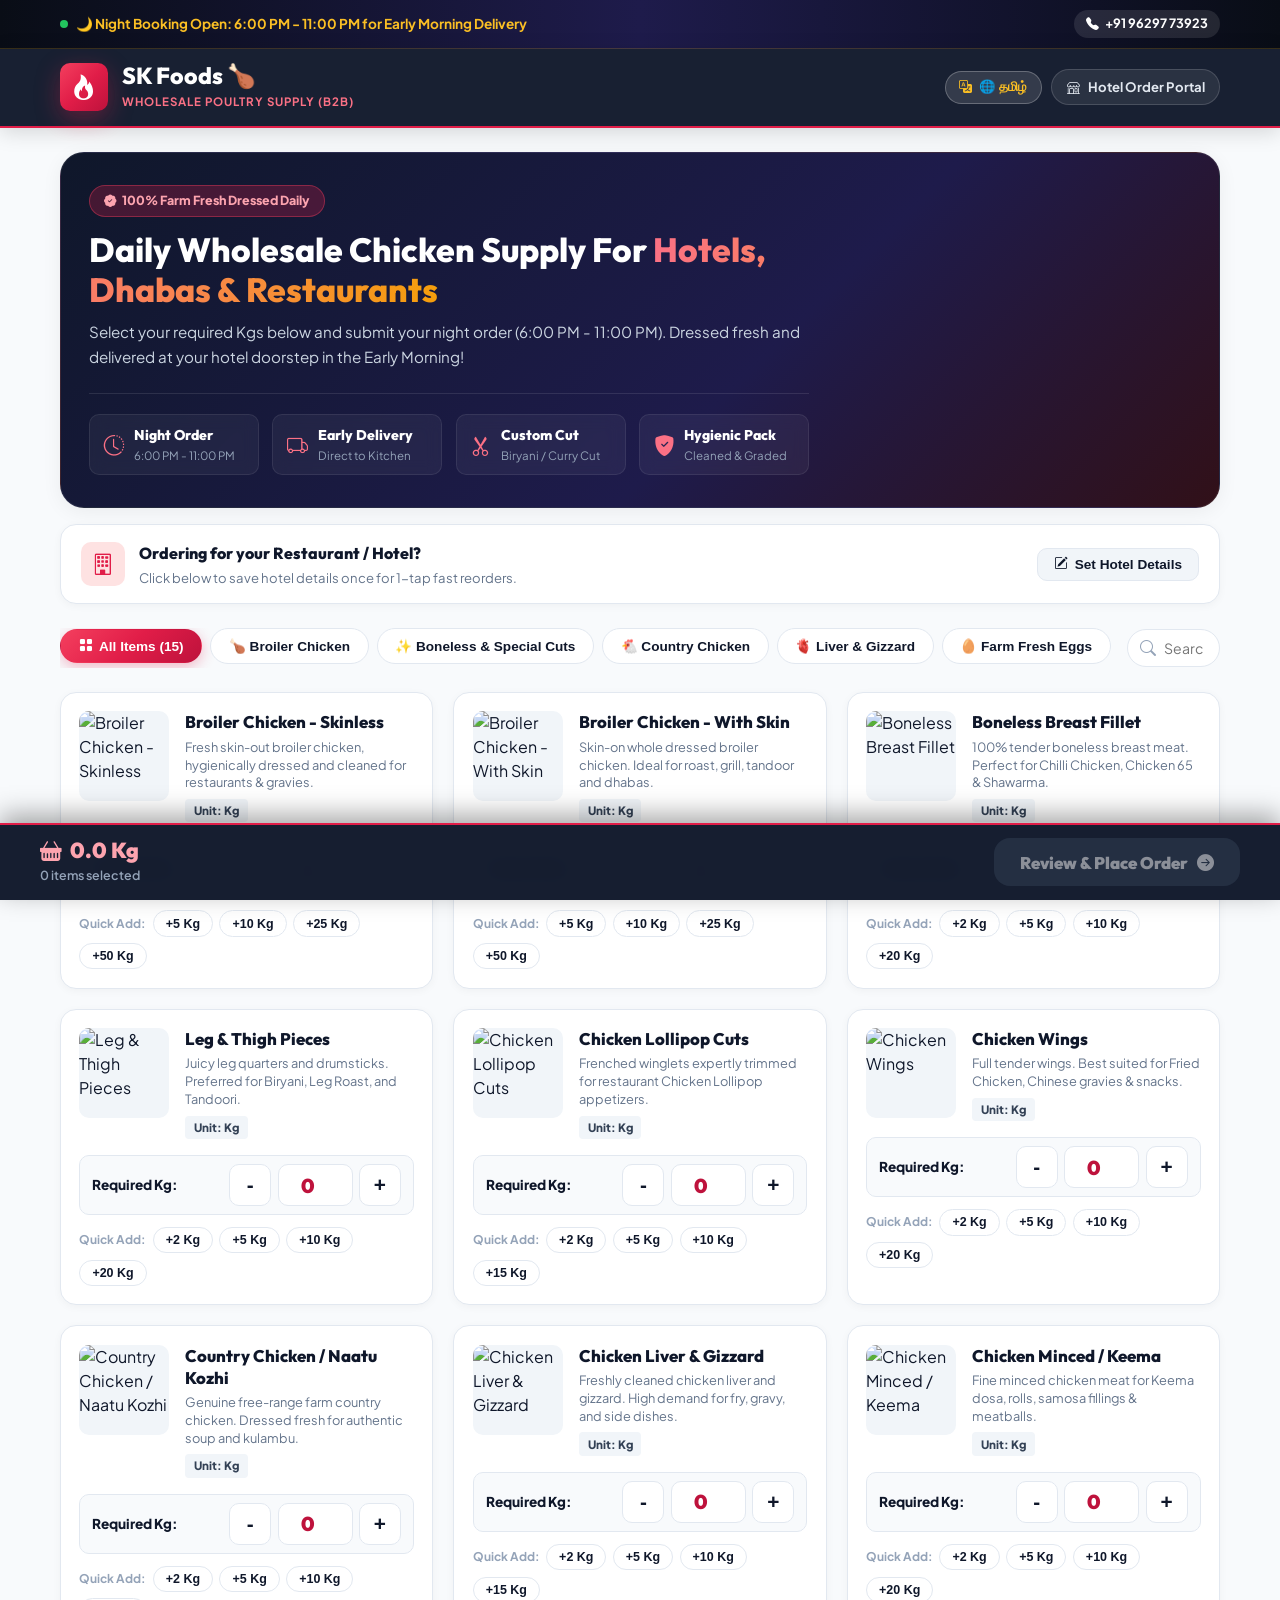
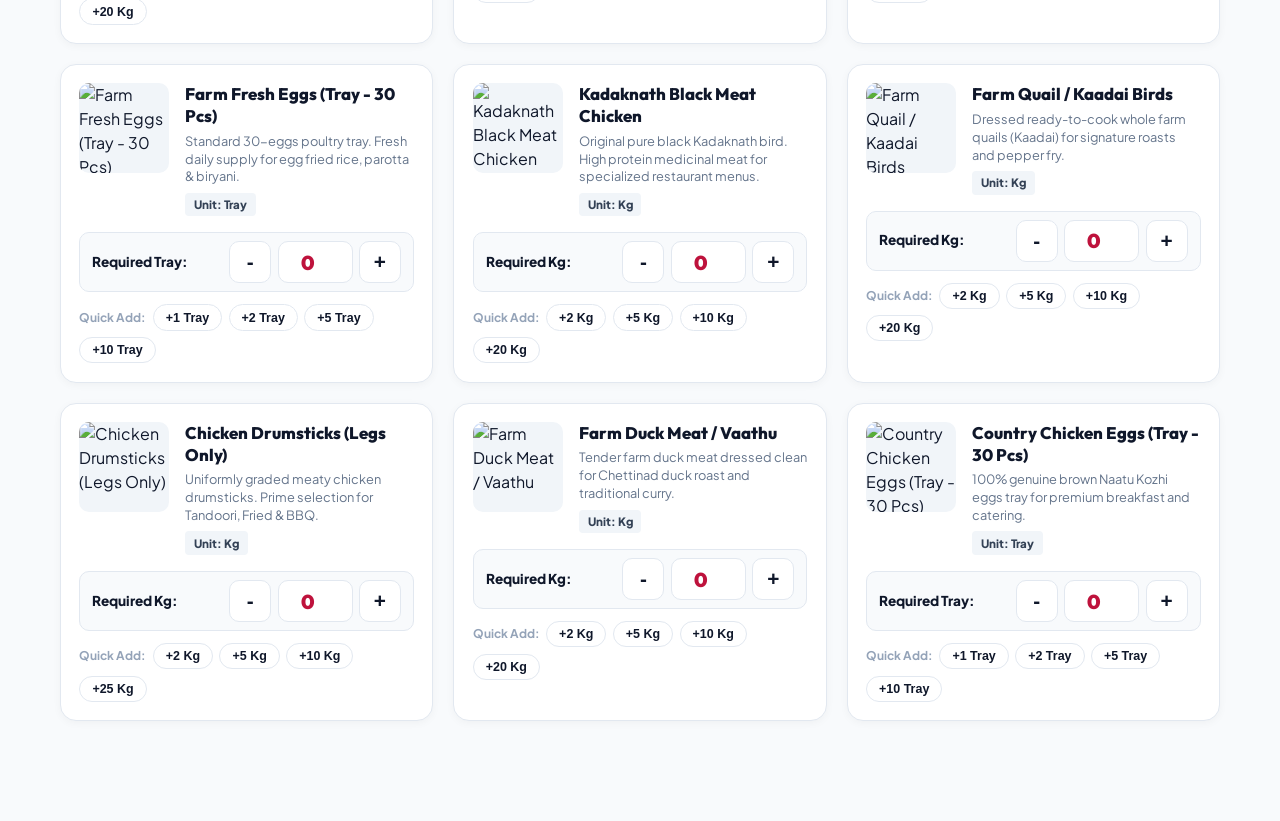
==== commit 8f463362: "Add files via upload" ====
--- a/index.html
+++ b/index.html
@@ -4,7 +4,7 @@
   <meta charset="UTF-8">
   <meta name="viewport" content="width=device-width, initial-scale=1.0, maximum-scale=1.0, user-scalable=no">
   <title>SK Foods - Wholesale Chicken & Poultry Supply Portal (B2B)</title>
-  <meta name="description" content="Direct Wholesale Chicken & Poultry Supply portal for Restaurants, Hotels, Dhabas, Mess and Caterers by SK Foods. Night ordering for early morning 5:00 AM delivery.">
+  <meta name="description" content="Direct Wholesale Chicken & Poultry Supply portal for Restaurants, Hotels, Dhabas, Mess and Caterers by SK Foods. Night ordering for early morning delivery.">
   
   <link rel="icon" href="data:image/svg+xml,<svg xmlns=%22http://www.w3.org/2000/svg%22 viewBox=%220 0 100 100%22><text y=%22.9em%22 font-size=%2290%22>🍗</text></svg>">
   <link rel="stylesheet" href="https://cdn.jsdelivr.net/npm/bootstrap-icons@1.11.3/font/bootstrap-icons.min.css">
@@ -105,6 +105,12 @@
     }
     .brand-text h1 { font-size: 1.45rem; color: white; margin: 0; line-height: 1.1; }
     .brand-text span { font-size: 0.72rem; font-weight: 700; color: #fb7185; letter-spacing: 1px; text-transform: uppercase; }
+    .lang-toggle-btn {
+      background: rgba(255, 255, 255, 0.12); border: 1px solid rgba(255, 255, 255, 0.25);
+      padding: 0.45rem 0.85rem; border-radius: var(--radius-full); font-size: 0.82rem; font-weight: 800;
+      color: #fbbf24; display: flex; align-items: center; gap: 0.45rem; cursor: pointer; transition: var(--transition);
+    }
+    .lang-toggle-btn:hover { background: var(--brand-red); color: white; border-color: var(--brand-red); }
     .header-badge-hotel {
       background: rgba(255, 255, 255, 0.08); border: 1px solid rgba(255, 255, 255, 0.15);
       padding: 0.45rem 0.9rem; border-radius: var(--radius-full); font-size: 0.82rem; font-weight: 700;
@@ -311,8 +317,22 @@
     .grand-total-label { font-size: 0.95rem; font-weight: 900; color: var(--brand-red-deep); }
     .grand-total-val { font-size: 1.3rem; font-weight: 900; color: var(--brand-red-deep); font-family: var(--font-heading); }
 
-    /* Form */
-    .form-row-2 { display: grid; grid-template-columns: 1fr 1fr; gap: 0.85rem; }
+    /* Business Type Visual Chips */
+    .biz-type-chips-grid {
+      display: grid; grid-template-columns: repeat(auto-fill, minmax(135px, 1fr)); gap: 0.5rem; margin-top: 0.25rem;
+    }
+    .biz-chip {
+      background: #f8fafc; border: 1.5px solid var(--border-light); border-radius: var(--radius-sm);
+      padding: 0.55rem 0.6rem; font-size: 0.8rem; font-weight: 700; color: var(--text-main);
+      display: flex; align-items: center; gap: 0.45rem; cursor: pointer; transition: var(--transition);
+      text-align: left; line-height: 1.2;
+    }
+    .biz-chip-icon { font-size: 1.15rem; flex-shrink: 0; }
+    .biz-chip:hover { border-color: var(--brand-red); background: #fff1f2; }
+    .biz-chip.active {
+      background: var(--brand-gradient); color: white; border-color: transparent;
+      box-shadow: 0 4px 12px rgba(225, 29, 72, 0.3); transform: scale(1.02);
+    }
     .form-group-field { margin-bottom: 1rem; }
     .form-field-label { display: block; font-size: 0.85rem; font-weight: 800; color: var(--text-main); margin-bottom: 0.35rem; }
     .form-input-ctrl, .form-select-ctrl, .form-textarea-ctrl {
@@ -352,12 +372,12 @@
 </head>
 <body>
 
-  <!-- 1. Top Night Cutoff Notice Bar -->
+  <!-- 1. Top Night Notice Bar -->
   <aside class="top-notice-bar">
     <div class="container notice-flex">
       <div class="notice-tag">
         <span class="pulse-dot"></span>
-        <span id="night-notice-text">🌙 Night Booking Open till 2:00 AM for Early Morning (5:00 AM - 7:00 AM) Delivery</span>
+        <span id="night-notice-text">🌙 Night Booking Open: 6:00 PM - 11:00 PM for Early Morning Delivery</span>
       </div>
       <div>
         <a href="tel:+919629773923" class="notice-phone-link">
@@ -367,7 +387,7 @@
     </div>
   </aside>
 
-  <!-- 2. Luxury Header -->
+  <!-- 2. Header -->
   <header class="main-header">
     <div class="container header-flex">
       <a href="#" class="brand-wrapper">
@@ -380,9 +400,16 @@
         </div>
       </a>
 
-      <div class="header-badge-hotel" onclick="openProfileModal()" title="Click to view/edit Hotel Details">
-        <i class="bi bi-shop"></i>
-        <span id="saved-hotel-label">Hotel Order Portal</span>
+      <div style="display: flex; align-items: center; gap: 0.6rem;">
+        <button class="lang-toggle-btn" id="btn-lang-toggle" onclick="toggleLanguage()" title="Switch Language">
+          <i class="bi bi-translate"></i>
+          <span id="lang-btn-label">🌐 தமிழ்</span>
+        </button>
+
+        <div class="header-badge-hotel" onclick="openProfileModal()" title="Click to view/edit Hotel Details">
+          <i class="bi bi-shop"></i>
+          <span id="saved-hotel-label">Hotel Order Portal</span>
+        </div>
       </div>
     </div>
   </header>
@@ -398,7 +425,7 @@
           Daily Wholesale Chicken Supply For <span>Hotels, Dhabas & Restaurants</span>
         </h2>
         <p class="hero-banner-sub">
-          Select your required Kgs below and submit your night order. Dressed fresh and delivered at your hotel doorstep by 5:00 AM!
+          Select your required Kgs below and submit your night order (6:00 PM - 11:00 PM). Dressed fresh and delivered at your hotel doorstep in the Early Morning!
         </p>
 
         <div class="hero-stats-row">
@@ -406,14 +433,14 @@
             <i class="bi bi-clock-history stat-icon"></i>
             <div class="stat-info">
               <h5>Night Order</h5>
-              <p>Till 2:00 AM</p>
+              <p>6:00 PM - 11:00 PM</p>
             </div>
           </div>
           <div class="stat-box">
             <i class="bi bi-truck stat-icon"></i>
             <div class="stat-info">
               <h5>Early Delivery</h5>
-              <p>From 4:30 AM</p>
+              <p>Direct to Kitchen</p>
             </div>
           </div>
           <div class="stat-box">
@@ -454,7 +481,7 @@
     <section class="catalog-toolbar">
       <div class="category-nav-pills" id="category-pills-container">
         <button class="cat-btn active" onclick="filterByCategory('all', this)">
-          <i class="bi bi-grid-fill"></i> All Items (10)
+          <i class="bi bi-grid-fill"></i> All Items (15)
         </button>
         <button class="cat-btn" onclick="filterByCategory('broiler', this)">
           🍗 Broiler Chicken
@@ -463,13 +490,13 @@
           ✨ Boneless & Special Cuts
         </button>
         <button class="cat-btn" onclick="filterByCategory('country-special', this)">
-          🐔 Naatu Kozhi
+          🐔 Country Chicken
         </button>
         <button class="cat-btn" onclick="filterByCategory('offal', this)">
           🫀 Liver & Gizzard
         </button>
         <button class="cat-btn" onclick="filterByCategory('eggs', this)">
-          🥚 Farm Eggs
+          🥚 Farm Fresh Eggs
         </button>
       </div>
 
@@ -521,7 +548,7 @@
         <i class="bi bi-clipboard2-check-fill" style="color:var(--brand-red);"></i>
         Review & Confirm Hotel Order
       </h3>
-      <p class="modal-header-desc">Verify your selected items, cutting preference, and early morning delivery slot.</p>
+      <p class="modal-header-desc">Verify your selected items, cutting preference, and delivery time slot.</p>
 
       <!-- Receipt summary box -->
       <div class="receipt-summary-box" id="modal-review-items-list"></div>
@@ -531,22 +558,66 @@
         <div class="form-row-2">
           <div class="form-group-field">
             <label class="form-field-label" for="form-hotel-name">Hotel / Restaurant Name *</label>
-            <input type="text" id="form-hotel-name" class="form-input-ctrl" placeholder="e.g. Star Biryani & Mess" required>
+            <input type="text" id="form-hotel-name" class="form-input-ctrl" placeholder="e.g. Star Biryani & Restaurant" required>
           </div>
-          <div class="form-group-field">
-            <label class="form-field-label" for="form-hotel-type">Business Category *</label>
-            <select id="form-hotel-type" class="form-select-ctrl" required></select>
+          <div class="form-group-field" style="grid-column: 1 / -1;">
+            <label class="form-field-label">Business Category *</label>
+            <input type="hidden" id="form-hotel-type" value="Restaurant" required>
+            <div class="biz-type-chips-grid" id="biz-type-chips-container">
+              <button type="button" class="biz-chip active" data-val="Restaurant" onclick="selectBizCategory(this, 'Restaurant')">
+                <span class="biz-chip-icon">🍽️</span>
+                <span>Restaurant</span>
+              </button>
+              <button type="button" class="biz-chip" data-val="Dhaba" onclick="selectBizCategory(this, 'Dhaba')">
+                <span class="biz-chip-icon">🥘</span>
+                <span>Dhaba</span>
+              </button>
+              <button type="button" class="biz-chip" data-val="Hotels" onclick="selectBizCategory(this, 'Hotels')">
+                <span class="biz-chip-icon">🏨</span>
+                <span>Hotels</span>
+              </button>
+              <button type="button" class="biz-chip" data-val="Mess" onclick="selectBizCategory(this, 'Mess')">
+                <span class="biz-chip-icon">🍛</span>
+                <span>Mess</span>
+              </button>
+              <button type="button" class="biz-chip" data-val="Fast Food" onclick="selectBizCategory(this, 'Fast Food')">
+                <span class="biz-chip-icon">🍔</span>
+                <span>Fast Food</span>
+              </button>
+              <button type="button" class="biz-chip" data-val="mini Shop" onclick="selectBizCategory(this, 'mini Shop')">
+                <span class="biz-chip-icon">🏪</span>
+                <span>mini Shop</span>
+              </button>
+              <button type="button" class="biz-chip" data-val="Catering & Events" onclick="selectBizCategory(this, 'Catering & Events')">
+                <span class="biz-chip-icon">🎪</span>
+                <span>Catering & Events</span>
+              </button>
+              <button type="button" class="biz-chip" data-val="Others" onclick="selectBizCategory(this, 'Others')">
+                <span class="biz-chip-icon">📦</span>
+                <span>Others</span>
+              </button>
+            </div>
           </div>
         </div>
 
         <div class="form-row-2">
           <div class="form-group-field">
             <label class="form-field-label" for="form-contact-person">Chef / Manager Name *</label>
-            <input type="text" id="form-contact-person" class="form-input-ctrl" placeholder="e.g. Mr. Senthil / Chef Kumar" required>
+            <input type="text" id="form-contact-person" class="form-input-ctrl" placeholder="e.g. Chef Kumar / Manager" required>
           </div>
           <div class="form-group-field">
-            <label class="form-field-label" for="form-phone">WhatsApp / Contact Number *</label>
-            <input type="tel" id="form-phone" class="form-input-ctrl" placeholder="e.g. 9876543210" required>
+            <label class="form-field-label" for="form-phone">WhatsApp / Contact Number (10 Digits) *</label>
+            <input 
+              type="tel" 
+              id="form-phone" 
+              class="form-input-ctrl" 
+              placeholder="e.g. 9876543210" 
+              maxlength="10"
+              inputmode="numeric"
+              pattern="[6-9][0-9]{9}"
+              oninput="this.value = this.value.replace(/[^0-9]/g, '').slice(0, 10)"
+              required
+            >
           </div>
         </div>
 
@@ -561,8 +632,8 @@
             <select id="form-delivery-slot" class="form-select-ctrl" required></select>
           </div>
           <div class="form-group-field">
-            <label class="form-field-label" for="form-cutting-style">Cutting & Prep Style *</label>
-            <select id="form-cutting-style" class="form-select-ctrl" required></select>
+            <label class="form-field-label" for="form-cutting-style">Cutting & Prep Style (Optional)</label>
+            <select id="form-cutting-style" class="form-select-ctrl"></select>
           </div>
         </div>
 
@@ -573,7 +644,7 @@
 
         <button type="submit" class="btn-confirm-final-submit" id="submit-order-btn">
           <i class="bi bi-send-check-fill"></i>
-          <span>Confirm & Send Order (Google Sheets + WhatsApp)</span>
+          <span>Place the Order Confirm</span>
         </button>
       </form>
     </div>
@@ -588,15 +659,25 @@
       <form id="quick-profile-form" onsubmit="saveProfileSettings(event)">
         <div class="form-group-field">
           <label class="form-field-label">Hotel / Restaurant Name *</label>
-          <input type="text" id="quick-hotel-name" class="form-input-ctrl" required placeholder="e.g. Hotel Saravana Bhavan">
+          <input type="text" id="quick-hotel-name" class="form-input-ctrl" required placeholder="e.g. Star Biryani Hotel">
         </div>
         <div class="form-group-field">
           <label class="form-field-label">Contact Person Name</label>
           <input type="text" id="quick-contact-person" class="form-input-ctrl" placeholder="e.g. Manager Ramesh">
         </div>
         <div class="form-group-field">
-          <label class="form-field-label">Phone Number *</label>
-          <input type="tel" id="quick-phone" class="form-input-ctrl" required placeholder="e.g. 9876543210">
+          <label class="form-field-label">Phone Number (10 Digits) *</label>
+          <input 
+            type="tel" 
+            id="quick-phone" 
+            class="form-input-ctrl" 
+            placeholder="e.g. 9876543210" 
+            maxlength="10"
+            inputmode="numeric"
+            pattern="[6-9][0-9]{9}"
+            oninput="this.value = this.value.replace(/[^0-9]/g, '').slice(0, 10)"
+            required
+          >
         </div>
         <div class="form-group-field">
           <label class="form-field-label">Hotel Delivery Address *</label>
@@ -615,7 +696,7 @@
   <!-- Toast Stack -->
   <div class="toast-stack" id="toast-container"></div>
 
-  <!-- EMBEDDED COMPLETE DATA & LOGIC (Guaranteed Zero-Cache Execution) -->
+  <!-- EMBEDDED COMPLETE DATA & LOGIC (100% English) -->
   <script>
     const STORE_CONFIG = {
       storeName: "SK Foods",
@@ -626,39 +707,39 @@
     };
 
     const HOTEL_TYPES = [
-      "Non-Veg Restaurant (அசைவ உணவகம்)",
-      "Biryani Speciality Hotel (பிரியாணி ஹோட்டல்)",
-      "Dhaba / Highway Restaurant (தாபா)",
-      "Mess / Military Hotel (மெஸ் / மிலிட்டரி ஹோட்டல்)",
-      "Fast Food / Chinese Joint (பாஸ்ட் புட்)",
-      "Catering / Event Functions (கேட்டரிங்)",
-      "Tea & Snack Bar / Mini Hotel (மினி ஹோட்டல்)",
-      "Other Wholesale Customer"
+      "Restaurant",
+      "Dhaba",
+      "Hotels",
+      "Mess",
+      "Fast Food",
+      "mini Shop",
+      "Catering & Events",
+      "Others"
     ];
 
     const DELIVERY_SLOTS = [
-      "Early Morning 4:30 AM - 5:30 AM (முாலை 4:30 - 5:30)",
-      "Early Morning 5:30 AM - 6:30 AM (முாலை 5:30 - 6:30)",
-      "Morning 6:30 AM - 7:30 AM (காலை 6:30 - 7:30)",
-      "Morning 7:30 AM - 8:30 AM (காலை 7:30 - 8:30)",
-      "Midday / Lunch Batch 11:30 AM (மதிய சப்ளை 11:30)"
+      "Early Morning 4:30 AM - 5:30 AM",
+      "Early Morning 5:30 AM - 6:30 AM",
+      "Morning 6:30 AM - 7:30 AM",
+      "Morning 7:30 AM - 8:30 AM",
+      "Midday / Lunch Batch 11:30 AM"
     ];
 
     const CUTTING_STYLES = [
-      "Standard Curry Cut (சாதாரண குழம்பு கட்)",
-      "Small Curry Cut (சிறிய கட் - கிரேவி & வறுவல்)",
-      "Biryani 4-Pieces Cut (பிரியாணி 4 பீஸ் கட்)",
-      "Biryani 8-Pieces Cut (பிரியாணி 8 பீஸ் கட்)",
-      "Chilli / 65 Small Cut (சில்லி / 65 கட்)",
-      "Whole Cleaned Bird (முழு கோழி கட் இன்றி)",
-      "Custom / See Special Notes (குறிப்பில் குறிப்பிடப்பட்டுள்ளது)"
+      "Standard Curry Cut",
+      "Small Curry Cut (For Gravy / Fry)",
+      "Biryani 4-Pieces Cut",
+      "Biryani 8-Pieces Cut",
+      "Chilli / 65 Small Cut",
+      "Whole Cleaned Bird (No Cut)",
+      "Custom / See Special Notes"
     ];
 
     const POULTRY_ITEMS = [
       {
         id: "item_broiler_skinless",
         sheetColumnName: "Broiler Skinless (Kg)",
-        name: "Broiler Chicken - Skinless (ஸ்கின்லெஸ் பிராய்லர்)",
+        name: "Broiler Chicken - Skinless",
         category: "broiler",
         unit: "Kg",
         quickAddKgs: [5, 10, 25, 50],
@@ -668,7 +749,7 @@
       {
         id: "item_broiler_withskin",
         sheetColumnName: "Broiler With Skin (Kg)",
-        name: "Broiler Chicken - With Skin (தோலுடன் பிராய்லர்)",
+        name: "Broiler Chicken - With Skin",
         category: "broiler",
         unit: "Kg",
         quickAddKgs: [5, 10, 25, 50],
@@ -678,7 +759,7 @@
       {
         id: "item_boneless_breast",
         sheetColumnName: "Boneless Breast (Kg)",
-        name: "Boneless Breast Fillet (போன்லெஸ் பிரஸ்ட் கட்)",
+        name: "Boneless Breast Fillet",
         category: "special-cuts",
         unit: "Kg",
         quickAddKgs: [2, 5, 10, 20],
@@ -688,7 +769,7 @@
       {
         id: "item_leg_thigh_cuts",
         sheetColumnName: "Leg & Thigh Pieces (Kg)",
-        name: "Leg & Thigh Pieces (லெக் & தொடை பீஸ்)",
+        name: "Leg & Thigh Pieces",
         category: "special-cuts",
         unit: "Kg",
         quickAddKgs: [2, 5, 10, 20],
@@ -698,7 +779,7 @@
       {
         id: "item_chicken_lollipop",
         sheetColumnName: "Chicken Lollipop (Kg/Pcs)",
-        name: "Chicken Lollipop Cuts (சிக்கன் லாலிபாப்)",
+        name: "Chicken Lollipop Cuts",
         category: "special-cuts",
         unit: "Kg",
         quickAddKgs: [2, 5, 10, 15],
@@ -708,7 +789,7 @@
       {
         id: "item_chicken_wings",
         sheetColumnName: "Chicken Wings (Kg)",
-        name: "Chicken Wings (சிக்கன் விங்ஸ்)",
+        name: "Chicken Wings",
         category: "special-cuts",
         unit: "Kg",
         quickAddKgs: [2, 5, 10, 20],
@@ -718,7 +799,7 @@
       {
         id: "item_country_chicken",
         sheetColumnName: "Country Chicken / Naatu Kozhi (Kg)",
-        name: "Country Chicken / Naatu Kozhi (நாட்டுக்கோழி)",
+        name: "Country Chicken / Naatu Kozhi",
         category: "country-special",
         unit: "Kg",
         quickAddKgs: [2, 5, 10, 20],
@@ -728,7 +809,7 @@
       {
         id: "item_liver_gizzard",
         sheetColumnName: "Liver & Gizzard (Kg)",
-        name: "Chicken Liver & Gizzard (ஈரல் & ஜிizzard)",
+        name: "Chicken Liver & Gizzard",
         category: "offal",
         unit: "Kg",
         quickAddKgs: [2, 5, 10, 15],
@@ -738,7 +819,7 @@
       {
         id: "item_chicken_keema",
         sheetColumnName: "Chicken Minced / Keema (Kg)",
-        name: "Chicken Minced / Keema (சிக்கன் கீமா)",
+        name: "Chicken Minced / Keema",
         category: "special-cuts",
         unit: "Kg",
         quickAddKgs: [2, 5, 10, 20],
@@ -748,29 +829,190 @@
       {
         id: "item_farm_eggs_tray",
         sheetColumnName: "Farm Eggs (Trays - 30 Pcs)",
-        name: "Farm Fresh Eggs Tray (முட்டை டிரே - 30 pcs)",
+        name: "Farm Fresh Eggs (Tray - 30 Pcs)",
         category: "eggs",
         unit: "Tray",
         quickAddKgs: [1, 2, 5, 10],
         image: "https://images.unsplash.com/photo-1582722872445-44dc5f7e3c8f?auto=format&fit=crop&w=500&q=80",
         description: "Standard 30-eggs poultry tray. Fresh daily supply for egg fried rice, parotta & biryani."
+      },
+      {
+        id: "item_kadaknath_black",
+        sheetColumnName: "Kadaknath Black Chicken (Kg)",
+        name: "Kadaknath Black Meat Chicken",
+        category: "country-special",
+        unit: "Kg",
+        quickAddKgs: [2, 5, 10, 20],
+        image: "https://images.unsplash.com/photo-1548567117-0429f55e54d8?auto=format&fit=crop&w=500&q=80",
+        description: "Original pure black Kadaknath bird. High protein medicinal meat for specialized restaurant menus."
+      },
+      {
+        id: "item_quail_kaadai",
+        sheetColumnName: "Farm Quail / Kaadai (Pcs/Kg)",
+        name: "Farm Quail / Kaadai Birds",
+        category: "special-cuts",
+        unit: "Kg",
+        quickAddKgs: [2, 5, 10, 20],
+        image: "https://images.unsplash.com/photo-1527477245898-df6519f97750?auto=format&fit=crop&w=500&q=80",
+        description: "Dressed ready-to-cook whole farm quails (Kaadai) for signature roasts and pepper fry."
+      },
+      {
+        id: "item_drumstick_only",
+        sheetColumnName: "Chicken Drumsticks Only (Kg)",
+        name: "Chicken Drumsticks (Legs Only)",
+        category: "special-cuts",
+        unit: "Kg",
+        quickAddKgs: [2, 5, 10, 25],
+        image: "https://images.unsplash.com/photo-1587593810167-a84920ea0781?auto=format&fit=crop&w=500&q=80",
+        description: "Uniformly graded meaty chicken drumsticks. Prime selection for Tandoori, Fried & BBQ."
+      },
+      {
+        id: "item_duck_vaathu",
+        sheetColumnName: "Farm Duck Meat / Vaathu (Kg)",
+        name: "Farm Duck Meat / Vaathu",
+        category: "country-special",
+        unit: "Kg",
+        quickAddKgs: [2, 5, 10, 20],
+        image: "https://images.unsplash.com/photo-1548567117-0429f55e54d8?auto=format&fit=crop&w=500&q=80",
+        description: "Tender farm duck meat dressed clean for Chettinad duck roast and traditional curry."
+      },
+      {
+        id: "item_country_eggs_tray",
+        sheetColumnName: "Country Chicken Eggs (Tray)",
+        name: "Country Chicken Eggs (Tray - 30 Pcs)",
+        category: "eggs",
+        unit: "Tray",
+        quickAddKgs: [1, 2, 5, 10],
+        image: "https://images.unsplash.com/photo-1582722872445-44dc5f7e3c8f?auto=format&fit=crop&w=500&q=80",
+        description: "100% genuine brown Naatu Kozhi eggs tray for premium breakfast and catering."
       }
     ];
 
+    // State Variables
     let orderQuantities = {};
     let hotelProfile = JSON.parse(localStorage.getItem('sk_hotel_profile') || '{}');
     let activeCategory = 'all';
     let searchQuery = '';
+    let currentLang = localStorage.getItem('sk_lang') || 'en';
+
+    const TRANSLATIONS = {
+      en: {
+        langBtn: "🌐 தமிழ்",
+        nightNotice: "🌙 Night Booking Open: 6:00 PM - 11:00 PM for Early Morning Delivery",
+        heroTitle: "Daily Wholesale Chicken Supply For <span>Hotels, Dhabas & Restaurants</span>",
+        heroSub: "Select your required Kgs below and submit your night order (6:00 PM - 11:00 PM). Dressed fresh and delivered at your hotel doorstep in the Early Morning!",
+        searchPlaceholder: "Search boneless, broiler, leg...",
+        allCats: "All Items (15)",
+        catBroiler: "🍗 Broiler Chicken",
+        catSpecial: "✨ Boneless & Special Cuts",
+        catCountry: "🐔 Country Chicken",
+        catOffal: "🫀 Liver & Gizzard",
+        catEggs: "🥚 Farm Fresh Eggs",
+        required: "Required",
+        quickAdd: "Quick Add:",
+        reviewOrder: "Review & Place Order",
+        itemsSelected: "items selected",
+        hotelPortal: "Hotel Order Portal",
+        hotelBannerTitle: "Ordering for your Restaurant / Hotel?",
+        hotelBannerSub: "Click below to save hotel details once for 1-tap fast reorders.",
+        setHotelDetails: "Set Hotel Details"
+      },
+      ta: {
+        langBtn: "🌐 English",
+        nightNotice: "🌙 இரவு புக்கிங்: மாலை 6:00 - இரவு 11:00 மணி வரை (அதிகாலை டெலிவரி)",
+        heroTitle: "ஹோட்டல் & தாபாக்களுக்கான <span>மொத்த சிக்கன் சப்ளை</span>",
+        heroSub: "உங்களுக்கு தேவையான கிலோவை கீழே தேர்வு செய்து இரவு 11:00 மணிக்குள் ஆர்டர் செய்யுங்கள். அதிகாலையில் உங்கள் ஹோட்டலுக்கே வந்து சேரும்!",
+        searchPlaceholder: "போன்லெஸ், பிராய்லர், லெக் தேட...",
+        allCats: "அனைத்து பொருட்கள் (15)",
+        catBroiler: "🍗 பிராய்லர் கோழி",
+        catSpecial: "✨ போன்லெஸ் & ஸ்பெஷல் கட்",
+        catCountry: "🐔 நாட்டுக்கோழி",
+        catOffal: "🫀 ஈரல் & ஜிizzard",
+        catEggs: "🥚 பண்ணை முட்டைகள்",
+        required: "தேவைப்படும்",
+        quickAdd: "விரைவு அளவு:",
+        reviewOrder: "பில் பார்த்து ஆர்டர் செய்க",
+        itemsSelected: "பொருட்கள் தேர்வு",
+        hotelPortal: "ஹோட்டல் ஆர்டர் தளம்",
+        hotelBannerTitle: "உங்கள் ஹோட்டலுக்கு ஆர்டர் செய்கிறீர்களா?",
+        hotelBannerSub: "ஹோட்டல் விவரங்களை ஒருமுறை சேமித்து விரைவாக ஆர்டர் செய்யுங்கள்.",
+        setHotelDetails: "விவரங்களை மாற்றுக"
+      }
+    };
+
+    const TAMIL_ITEM_NAMES = {
+      item_broiler_skinless: { name: "பிராய்லர் சிக்கன் - ஸ்கின்லெஸ்", desc: "தோல் உரிக்கப்பட்ட சுத்தமான பிராய்லர் கோழி இறைச்சி." },
+      item_broiler_withskin: { name: "பிராய்லர் சிக்கன் - தோலுடன்", desc: "தோலுடன் கூடிய முழு பிராய்லர் சிக்கன் (கிரில், வறுவல், தாபா ஸ்பெஷல்)." },
+      item_boneless_breast: { name: "போன்லெஸ் பிரஸ்ட் கட் (எலும்பில்லாதது)", desc: "100% சுத்தமான போன்லெஸ் இறைச்சி (சில்லி சிக்கன், 65 மற்றும் ஷவர்மாவுக்கு சிறந்தது)." },
+      item_leg_thigh_cuts: { name: "லெக் & தொடை பீஸ்கள்", desc: "பிரியாணி, லெக் ரோஸ்ட் மற்றும் தந்தூரிக்கு ஏற்ற தரமான லெக் பீஸ்கள்." },
+      item_chicken_lollipop: { name: "சிக்கன் லாலிபாப் கட்", desc: "ஹோட்டல் ஸ்டைல் சிக்கன் லாலிபாப் செய்ய வெட்டப்பட்ட விங்லெட்டுகள்." },
+      item_chicken_wings: { name: "சிக்கன் விங்ஸ் (இறக்கைகள்)", desc: "பிரைடு சிக்கன் மற்றும் சைனீஸ் கிரேவிக்கு உகந்த விங்ஸ்." },
+      item_country_chicken: { name: "நாட்டுக்கோழி இறைச்சி", desc: "உண்மையான நாட்டுக்கோழி - சூப், சுக்கா மற்றும் அசல் கிராமத்து குழம்புக்கு சிறந்தது." },
+      item_liver_gizzard: { name: "சிக்கன் ஈரல் & ஜிizzard", desc: "சுத்தப்படுத்தப்பட்ட ஃப்ரெஷ் ஈரல் - சுக்கா மற்றும் வறுவலுக்கு அதிக தேவை." },
+      item_chicken_keema: { name: "சிக்கன் கொத்துக்கறி / கீமா", desc: "கீமா தோசை, சமோசா மற்றும் ரோல்களுக்கான பொடியாக நறுக்கப்பட்ட சிக்கன்." },
+      item_farm_eggs_tray: { name: "பண்ணை முட்டை டிரே (30 முட்டைகள்)", desc: "தினசரி பண்ணை முட்டைகள் டிரே - புரோட்டா, ரைஸ் மற்றும் பிரியாணிக்கு சிறந்தது." },
+      item_kadaknath_black: { name: "கடக்நாத் கருங்கோழி இறைச்சி", desc: "அசல் கருங்கோழி இறைச்சி - அதிக புரதம் மற்றும் மருத்துவ குணம் வாய்ந்தது." },
+      item_quail_kaadai: { name: "பண்ணை காடை இறைச்சி", desc: "சுத்தப்படுத்தப்பட்ட முழு காடைகள் - காடை ஃப்ரை மற்றும் ரோஸ்டிற்கு சிறந்தது." },
+      item_drumstick_only: { name: "சிக்கன் டிரங்க்ஸ்டிக் (தனி லெக்)", desc: "தனி லெக் பீஸ்கள் - தந்தூரி, பிரைடு சிக்கன் மற்றும் பார்பிக்யூ ஸ்பெஷல்." },
+      item_duck_vaathu: { name: "பண்ணை வாத்து இறைச்சி", desc: "செட்டிநாடு வாத்து வறுவல் மற்றும் பாரம்பரிய குழம்புக்கு உகந்த வாத்து இறைச்சி." },
+      item_country_eggs_tray: { name: "நாட்டுக்கோழி முட்டை டிரே (30 pcs)", desc: "அசல் நாட்டுக்கோழி முட்டைகள் டிரே - அதிக சத்து நிறைந்தது." }
+    };
+
+    function toggleLanguage() {
+      currentLang = currentLang === 'en' ? 'ta' : 'en';
+      localStorage.setItem('sk_lang', currentLang);
+      applyLanguage();
+    }
+
+    function applyLanguage() {
+      const t = TRANSLATIONS[currentLang];
+      const langLabel = document.getElementById('lang-btn-label');
+      if (langLabel) langLabel.textContent = t.langBtn;
+
+      const noticeText = document.getElementById('night-notice-text');
+      if (noticeText) noticeText.textContent = t.nightNotice;
+
+      const heroTitle = document.querySelector('.hero-banner-title');
+      if (heroTitle) heroTitle.innerHTML = t.heroTitle;
+
+      const heroSub = document.querySelector('.hero-banner-sub');
+      if (heroSub) heroSub.textContent = t.heroSub;
+
+      const searchInput = document.getElementById('item-search-input');
+      if (searchInput) searchInput.placeholder = t.searchPlaceholder;
+
+      const hotelLabel = document.getElementById('saved-hotel-label');
+      if (hotelLabel && !hotelProfile.hotelName) hotelLabel.textContent = t.hotelPortal;
+
+      const bannerTitle = document.getElementById('banner-hotel-name');
+      if (bannerTitle && !hotelProfile.hotelName) bannerTitle.textContent = t.hotelBannerTitle;
+
+      const bannerMeta = document.getElementById('banner-hotel-meta');
+      if (bannerMeta && !hotelProfile.hotelName) bannerMeta.textContent = t.hotelBannerSub;
+
+      // Update category button texts
+      const catBtns = document.querySelectorAll('.cat-btn');
+      if (catBtns.length >= 6) {
+        catBtns[0].innerHTML = `<i class="bi bi-grid-fill"></i> ${t.allCats}`;
+        catBtns[1].textContent = t.catBroiler;
+        catBtns[2].textContent = t.catSpecial;
+        catBtns[3].textContent = t.catCountry;
+        catBtns[4].textContent = t.catOffal;
+        catBtns[5].textContent = t.catEggs;
+      }
+
+      renderDropdownOptions();
+      renderPoultryItems();
+      updateStickySummary();
+    }
 
     document.addEventListener('DOMContentLoaded', () => {
       initB2BPortal();
     });
 
     function initB2BPortal() {
-      renderDropdownOptions();
-      renderPoultryItems();
+      applyLanguage();
       updateHotelProfileBanner();
-      updateStickySummary();
     }
 
     function renderDropdownOptions() {
@@ -797,6 +1039,8 @@
     function renderPoultryItems() {
       const grid = document.getElementById('poultry-items-grid');
       if (!grid) return;
+
+      const t = TRANSLATIONS[currentLang];
 
       const filteredItems = POULTRY_ITEMS.filter(item => {
         const matchesCategory = (activeCategory === 'all') || (item.category === activeCategory);
@@ -821,21 +1065,29 @@
         const qty = orderQuantities[item.id] || 0;
         const hasOrderedClass = qty > 0 ? 'has-ordered' : '';
 
+        // Dynamic name/desc based on currentLang
+        let displayName = item.name;
+        let displayDesc = item.description;
+        if (currentLang === 'ta' && TAMIL_ITEM_NAMES[item.id]) {
+          displayName = TAMIL_ITEM_NAMES[item.id].name;
+          displayDesc = TAMIL_ITEM_NAMES[item.id].desc;
+        }
+
         return `
           <div class="item-card ${hasOrderedClass}" id="card-${item.id}">
             <div class="item-card-header">
               <div class="item-media">
-                <img src="${item.image}" alt="${item.name}" loading="lazy">
+                <img src="${item.image}" alt="${displayName}" loading="lazy">
               </div>
               <div class="item-details">
-                <h4 class="item-title">${item.name}</h4>
-                <p class="item-desc">${item.description}</p>
+                <h4 class="item-title">${displayName}</h4>
+                <p class="item-desc">${displayDesc}</p>
                 <span class="item-unit-badge">Unit: ${item.unit}</span>
               </div>
             </div>
 
             <div class="stepper-row">
-              <span class="stepper-title">Required ${item.unit}:</span>
+              <span class="stepper-title">${t.required} ${item.unit}:</span>
               <div class="stepper-actions">
                 <button type="button" class="btn-step" onclick="adjustItemQty('${item.id}', -1)">-</button>
                 <input type="number" class="input-stepper-val" id="input-${item.id}" value="${qty}" min="0" step="1" oninput="onManualQtyChange('${item.id}', this.value)">
@@ -844,7 +1096,7 @@
             </div>
 
             <div class="bulk-chips-wrapper">
-              <span class="bulk-chip-title">Quick Add:</span>
+              <span class="bulk-chip-title">${t.quickAdd}</span>
               ${item.quickAddKgs.map(k => `
                 <button type="button" class="bulk-chip" onclick="quickSetQty('${item.id}', ${k})">+${k} ${item.unit}</button>
               `).join('')}
@@ -966,11 +1218,11 @@
 
       if (hotelProfile.hotelName) {
         document.getElementById('form-hotel-name').value = hotelProfile.hotelName || '';
-        document.getElementById('form-hotel-type').value = hotelProfile.hotelType || HOTEL_TYPES[0];
         document.getElementById('form-contact-person').value = hotelProfile.contactPerson || '';
         document.getElementById('form-phone').value = hotelProfile.phone || '';
         document.getElementById('form-address').value = hotelProfile.address || '';
       }
+      syncBizCategoryChips(hotelProfile.hotelType || 'Biryani Speciality Hotel');
 
       const overlay = document.getElementById('order-modal-overlay');
       if (overlay) overlay.classList.add('active');
@@ -996,6 +1248,26 @@
       }
     }
 
+    function selectBizCategory(btn, value) {
+      document.querySelectorAll('.biz-chip').forEach(c => c.classList.remove('active'));
+      if (btn) btn.classList.add('active');
+      const hiddenInput = document.getElementById('form-hotel-type');
+      if (hiddenInput) hiddenInput.value = value;
+    }
+
+    function syncBizCategoryChips(val) {
+      const selectedVal = val || 'Restaurant';
+      document.querySelectorAll('.biz-chip').forEach(c => {
+        if (c.getAttribute('data-val') === selectedVal) {
+          c.classList.add('active');
+        } else {
+          c.classList.remove('active');
+        }
+      });
+      const hiddenInput = document.getElementById('form-hotel-type');
+      if (hiddenInput) hiddenInput.value = selectedVal;
+    }
+
     function openProfileModal() {
       document.getElementById('quick-hotel-name').value = hotelProfile.hotelName || '';
       document.getElementById('quick-contact-person').value = hotelProfile.contactPerson || '';
@@ -1016,10 +1288,16 @@
 
     function saveProfileSettings(e) {
       e.preventDefault();
+      const phone = document.getElementById('quick-phone').value.trim();
+      if (phone.length !== 10) {
+        showToast('Please enter a valid 10-digit phone number!');
+        return;
+      }
+
       hotelProfile = {
         hotelName: document.getElementById('quick-hotel-name').value.trim(),
         contactPerson: document.getElementById('quick-contact-person').value.trim(),
-        phone: document.getElementById('quick-phone').value.trim(),
+        phone: phone,
         address: document.getElementById('quick-address').value.trim()
       };
 
@@ -1036,9 +1314,14 @@
       const hotelType = document.getElementById('form-hotel-type').value;
       const contactPerson = document.getElementById('form-contact-person').value.trim();
       const phone = document.getElementById('form-phone').value.trim();
+
+      if (phone.length !== 10) {
+        showToast('Please enter a valid 10-digit mobile number!');
+        return;
+      }
       const address = document.getElementById('form-address').value.trim();
       const deliverySlot = document.getElementById('form-delivery-slot').value;
-      const cuttingStyle = document.getElementById('form-cutting-style').value;
+      const cuttingStyle = document.getElementById('form-cutting-style').value || 'Standard Cut';
       const notes = document.getElementById('form-notes').value.trim();
 
       hotelProfile = { hotelName, hotelType, contactPerson, phone, address };
@@ -1125,26 +1408,25 @@
         } catch (e) {}
       }
 
-      let waMessage = `🍗 *${STORE_CONFIG.storeName.toUpperCase()} - WHOLESALE CHICKEN ORDER* 🌿\n`;
-      waMessage += `----------------------------------------\n`;
-      waMessage += `🏨 *Hotel / Restaurant:* ${hotelName}\n`;
-      waMessage += `📋 *Category:* ${hotelType}\n`;
-      waMessage += `👤 *Chef / Contact:* ${contactPerson}\n`;
-      waMessage += `📞 *Phone:* ${phone}\n`;
-      waMessage += `📍 *Delivery Area:* ${address}\n`;
-      waMessage += `⏰ *Delivery Time:* ${deliverySlot}\n`;
-      waMessage += `🔪 *Cutting Style:* ${cuttingStyle}\n`;
-      waMessage += `\n📦 *ORDERED ITEMS DETAILS:*\n`;
-
-      orderedItemsList.forEach((item, index) => {
-        waMessage += `${index + 1}. *${item.name}*: ${item.qty} ${item.unit}\n`;
+      // WhatsApp Message (Clean Option C Format)
+      let waMessage = `*${STORE_CONFIG.storeName.toUpperCase()} - NEW MORNING ORDER*\n\n`;
+      waMessage += `Hotel: *${hotelName}*\n`;
+      waMessage += `Contact: *${contactPerson} (${phone})*\n`;
+      waMessage += `Area: *${address}*\n`;
+      waMessage += `Time: *${deliverySlot}*\n`;
+      waMessage += `Prep: *${cuttingStyle}*\n\n`;
+      waMessage += `*Items Ordered:*\n`;
+
+      orderedItemsList.forEach((item) => {
+        const cleanItemName = item.name.split('(')[0].trim();
+        waMessage += `• ${cleanItemName} = *${item.qty} ${item.unit}*\n`;
       });
 
-      waMessage += `\n----------------------------------------\n`;
-      waMessage += `⭐ *TOTAL ORDER WEIGHT:* ${totalUnitsText}\n`;
-      if (notes) waMessage += `📝 *Special Notes:* ${notes}\n`;
-      waMessage += `----------------------------------------\n`;
-      waMessage += `Please confirm this early morning supply booking. Thank you!`;
+      waMessage += `\n*TOTAL WEIGHT = ${totalUnitsText.toUpperCase()}*\n\n`;
+      if (notes) {
+        waMessage += `Notes: *${notes}*\n\n`;
+      }
+      waMessage += `Confirm delivery. Thank you.`;
 
       const waUrl = `https://wa.me/${STORE_CONFIG.whatsappNumber}?text=${encodeURIComponent(waMessage)}`;
 
@@ -1155,7 +1437,7 @@
 
       if (submitBtn) {
         submitBtn.disabled = false;
-        submitBtn.innerHTML = `<i class="bi bi-send-check-fill"></i> <span>Confirm & Send Order (Google Sheets + WhatsApp)</span>`;
+        submitBtn.innerHTML = `<i class="bi bi-send-check-fill"></i> <span>Place the Order Confirm</span>`;
       }
 
       showToast(`Order recorded for ${totalUnitsText}! Opening WhatsApp...`);
@@ -1178,4 +1460,4 @@
     }
   </script>
 </body>
-</html>
+</html>
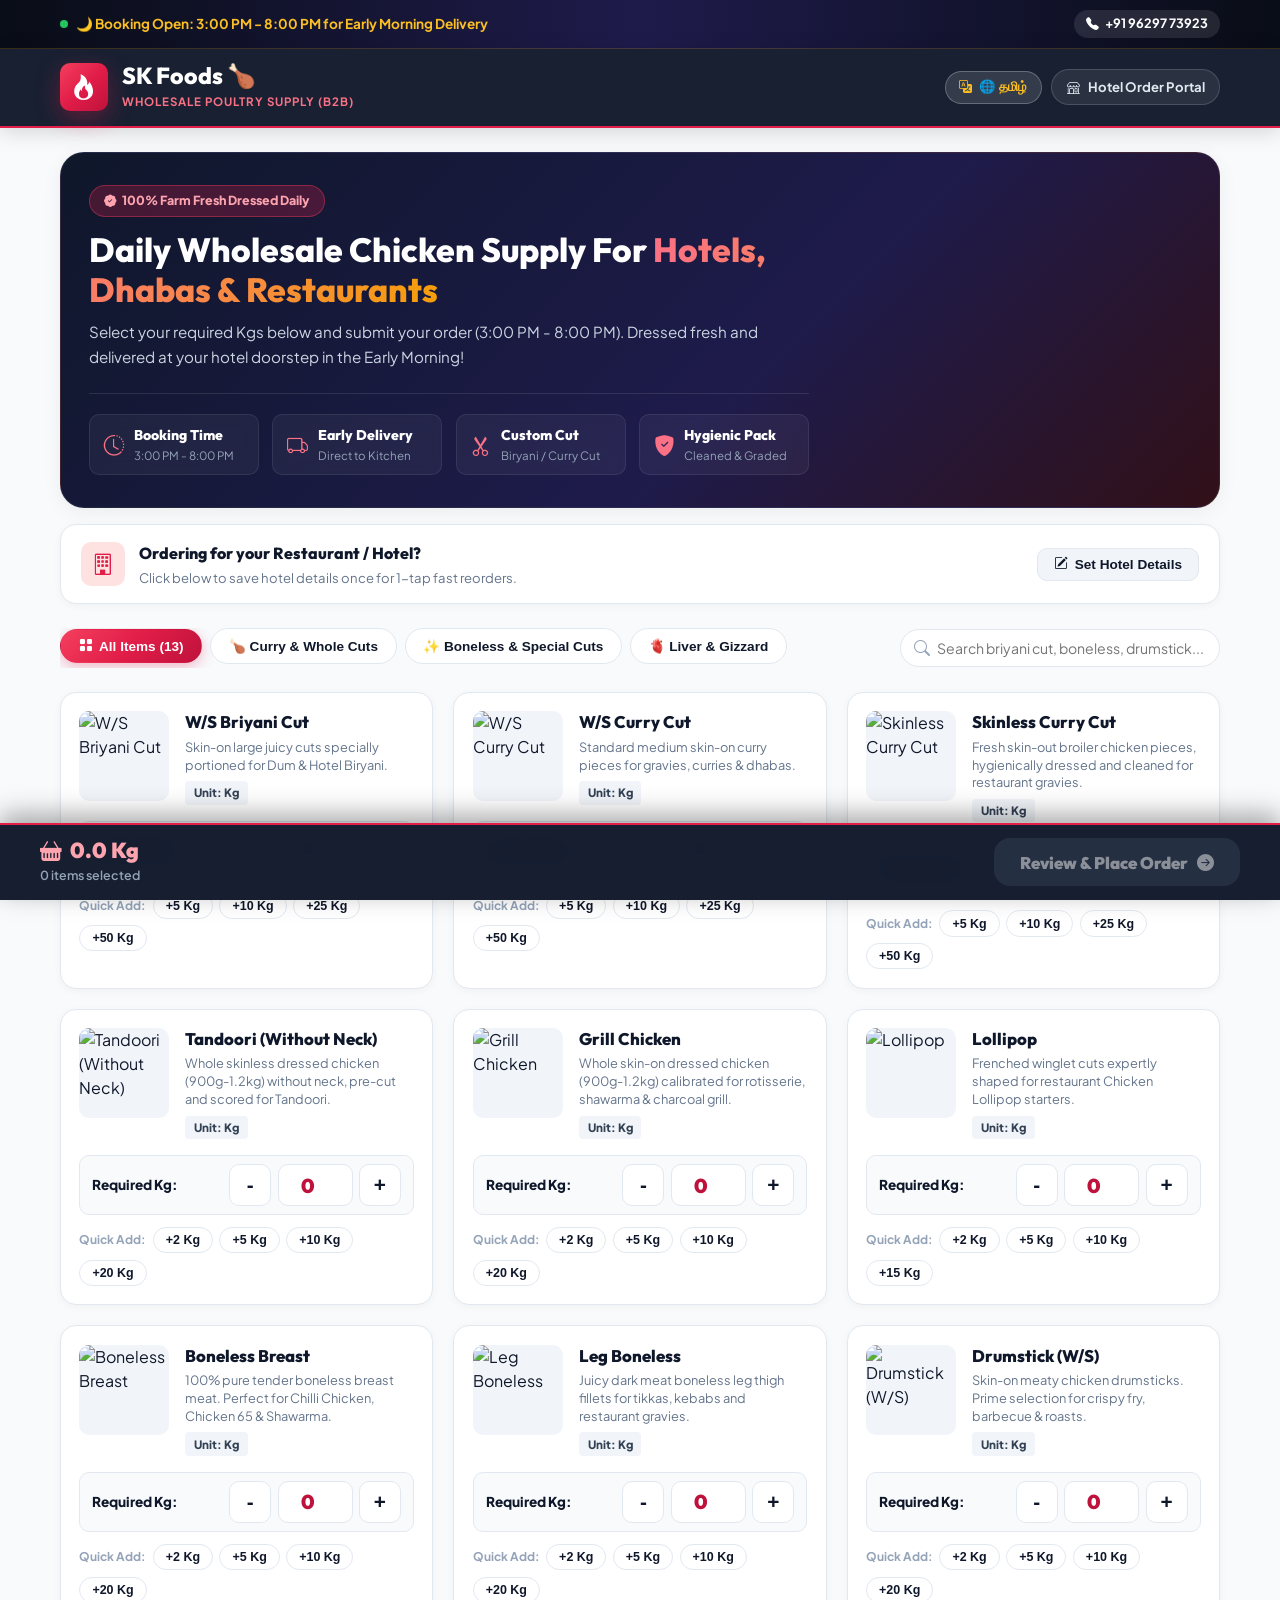
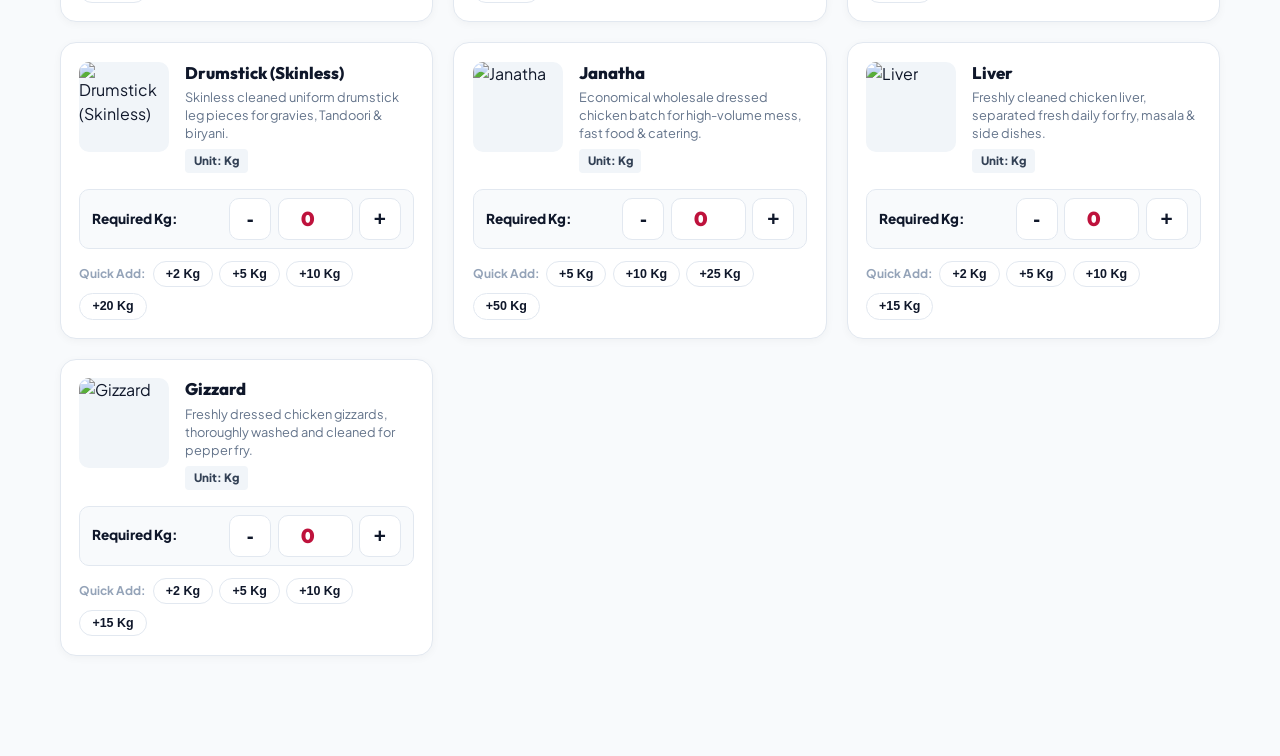
==== commit 756ac2c3: "Add files via upload" ====
--- a/index.html
+++ b/index.html
@@ -377,7 +377,7 @@
     <div class="container notice-flex">
       <div class="notice-tag">
         <span class="pulse-dot"></span>
-        <span id="night-notice-text">🌙 Night Booking Open: 6:00 PM - 11:00 PM for Early Morning Delivery</span>
+        <span id="night-notice-text">🌙 Booking Open: 3:00 PM - 8:00 PM for Early Morning Delivery</span>
       </div>
       <div>
         <a href="tel:+919629773923" class="notice-phone-link">
@@ -425,15 +425,15 @@
           Daily Wholesale Chicken Supply For <span>Hotels, Dhabas & Restaurants</span>
         </h2>
         <p class="hero-banner-sub">
-          Select your required Kgs below and submit your night order (6:00 PM - 11:00 PM). Dressed fresh and delivered at your hotel doorstep in the Early Morning!
+          Select your required Kgs below and submit your order (3:00 PM - 8:00 PM). Dressed fresh and delivered at your hotel doorstep in the Early Morning!
         </p>
 
         <div class="hero-stats-row">
           <div class="stat-box">
             <i class="bi bi-clock-history stat-icon"></i>
             <div class="stat-info">
-              <h5>Night Order</h5>
-              <p>6:00 PM - 11:00 PM</p>
+              <h5>Booking Time</h5>
+              <p>3:00 PM - 8:00 PM</p>
             </div>
           </div>
           <div class="stat-box">
@@ -481,22 +481,16 @@
     <section class="catalog-toolbar">
       <div class="category-nav-pills" id="category-pills-container">
         <button class="cat-btn active" onclick="filterByCategory('all', this)">
-          <i class="bi bi-grid-fill"></i> All Items (15)
+          <i class="bi bi-grid-fill"></i> All Items (13)
         </button>
-        <button class="cat-btn" onclick="filterByCategory('broiler', this)">
-          🍗 Broiler Chicken
+        <button class="cat-btn" onclick="filterByCategory('curry-cuts', this)">
+          🍗 Curry & Whole Cuts
         </button>
-        <button class="cat-btn" onclick="filterByCategory('special-cuts', this)">
+        <button class="cat-btn" onclick="filterByCategory('boneless-special', this)">
           ✨ Boneless & Special Cuts
-        </button>
-        <button class="cat-btn" onclick="filterByCategory('country-special', this)">
-          🐔 Country Chicken
         </button>
         <button class="cat-btn" onclick="filterByCategory('offal', this)">
           🫀 Liver & Gizzard
-        </button>
-        <button class="cat-btn" onclick="filterByCategory('eggs', this)">
-          🥚 Farm Fresh Eggs
         </button>
       </div>
 
@@ -703,7 +697,7 @@
       supplyTitle: "Wholesale Poultry & Chicken Supply (B2B)",
       phone: "+91 96297 73923",
       whatsappNumber: "919629773923",
-      googleSheetScriptUrl: "https://script.google.com/macros/s/AKfycbw1ER0bod32XB3wIqH1eZNlxJVDpNyOMTGoYGzlEomRVisEMcEdCrOkWIv6NlVXt33y/exec"
+      googleSheetScriptUrl: "https://script.google.com/macros/s/AKfycbwC4-dC2HAAjou6fGHhoa9SxRsvz1tGoYLtdcoAYvX1xkl-ZsAmjFEEFL8tytPgL9_Q/exec"
     };
 
     const HOTEL_TYPES = [
@@ -737,154 +731,147 @@
 
     const POULTRY_ITEMS = [
       {
-        id: "item_broiler_skinless",
-        sheetColumnName: "Broiler Skinless (Kg)",
-        name: "Broiler Chicken - Skinless",
-        category: "broiler",
+        id: "item_ws_briyani_cut",
+        sheetColumnName: "W/S Briyani Cut (Kg)",
+        name: "W/S Briyani Cut",
+        category: "curry-cuts",
         unit: "Kg",
+        minOrder: 5,
+        quickAddKgs: [5, 10, 25, 50],
+        image: "images/ws_briyani_cut.jpg",
+        description: "Skin-on large juicy cuts specially portioned for Dum & Hotel Biryani."
+      },
+      {
+        id: "item_ws_curry_cut",
+        sheetColumnName: "W/S Curry Cut (Kg)",
+        name: "W/S Curry Cut",
+        category: "curry-cuts",
+        unit: "Kg",
+        minOrder: 5,
+        quickAddKgs: [5, 10, 25, 50],
+        image: "images/ws_curry_cut.jpg",
+        description: "Standard medium skin-on curry pieces for gravies, curries & dhabas."
+      },
+      {
+        id: "item_skinless_curry_cut",
+        sheetColumnName: "Skinless Curry Cut (Kg)",
+        name: "Skinless Curry Cut",
+        category: "curry-cuts",
+        unit: "Kg",
+        minOrder: 5,
         quickAddKgs: [5, 10, 25, 50],
         image: "https://images.unsplash.com/photo-1604503468506-a8da13d82791?auto=format&fit=crop&w=500&q=80",
-        description: "Fresh skin-out broiler chicken, hygienically dressed and cleaned for restaurants & gravies."
+        description: "Fresh skin-out broiler chicken pieces, hygienically dressed and cleaned for restaurant gravies."
       },
       {
-        id: "item_broiler_withskin",
-        sheetColumnName: "Broiler With Skin (Kg)",
-        name: "Broiler Chicken - With Skin",
-        category: "broiler",
+        id: "item_tandoori_without_neck",
+        sheetColumnName: "Tandoori Without Neck (Kg/Birds)",
+        name: "Tandoori (Without Neck)",
+        category: "curry-cuts",
         unit: "Kg",
-        quickAddKgs: [5, 10, 25, 50],
-        image: "https://images.unsplash.com/photo-1587593810167-a84920ea0781?auto=format&fit=crop&w=500&q=80",
-        description: "Skin-on whole dressed broiler chicken. Ideal for roast, grill, tandoor and dhabas."
+        minOrder: 2,
+        quickAddKgs: [2, 5, 10, 20],
+        image: "images/tandoori_without_neck.jpg",
+        description: "Whole skinless dressed chicken (900g-1.2kg) without neck, pre-cut and scored for Tandoori."
+      },
+      {
+        id: "item_grill_chicken",
+        sheetColumnName: "Grill Chicken (Kg/Birds)",
+        name: "Grill Chicken",
+        category: "curry-cuts",
+        unit: "Kg",
+        minOrder: 2,
+        quickAddKgs: [2, 5, 10, 20],
+        image: "https://images.unsplash.com/photo-1598103442097-8b74394b95c6?auto=format&fit=crop&w=500&q=80",
+        description: "Whole skin-on dressed chicken (900g-1.2kg) calibrated for rotisserie, shawarma & charcoal grill."
+      },
+      {
+        id: "item_lollipop",
+        sheetColumnName: "Lollipop (Kg)",
+        name: "Lollipop",
+        category: "boneless-special",
+        unit: "Kg",
+        minOrder: 2,
+        quickAddKgs: [2, 5, 10, 15],
+        image: "images/chicken_lollipop.jpg",
+        description: "Frenched winglet cuts expertly shaped for restaurant Chicken Lollipop starters."
       },
       {
         id: "item_boneless_breast",
         sheetColumnName: "Boneless Breast (Kg)",
-        name: "Boneless Breast Fillet",
-        category: "special-cuts",
+        name: "Boneless Breast",
+        category: "boneless-special",
         unit: "Kg",
+        minOrder: 2,
         quickAddKgs: [2, 5, 10, 20],
-        image: "https://images.unsplash.com/photo-1604503468506-a8da13d82791?auto=format&fit=crop&w=500&q=80",
-        description: "100% tender boneless breast meat. Perfect for Chilli Chicken, Chicken 65 & Shawarma."
+        image: "https://images.unsplash.com/photo-1607623814075-e51df1bdc82f?auto=format&fit=crop&w=500&q=80",
+        description: "100% pure tender boneless breast meat. Perfect for Chilli Chicken, Chicken 65 & Shawarma."
       },
       {
-        id: "item_leg_thigh_cuts",
-        sheetColumnName: "Leg & Thigh Pieces (Kg)",
-        name: "Leg & Thigh Pieces",
-        category: "special-cuts",
+        id: "item_leg_boneless",
+        sheetColumnName: "Leg Boneless (Kg)",
+        name: "Leg Boneless",
+        category: "boneless-special",
         unit: "Kg",
+        minOrder: 2,
         quickAddKgs: [2, 5, 10, 20],
-        image: "https://images.unsplash.com/photo-1587593810167-a84920ea0781?auto=format&fit=crop&w=500&q=80",
-        description: "Juicy leg quarters and drumsticks. Preferred for Biryani, Leg Roast, and Tandoori."
+        image: "images/leg_boneless.jpg",
+        description: "Juicy dark meat boneless leg thigh fillets for tikkas, kebabs and restaurant gravies."
       },
       {
-        id: "item_chicken_lollipop",
-        sheetColumnName: "Chicken Lollipop (Kg/Pcs)",
-        name: "Chicken Lollipop Cuts",
-        category: "special-cuts",
+        id: "item_drumstick_ws",
+        sheetColumnName: "Drumstick W/S (Kg)",
+        name: "Drumstick (W/S)",
+        category: "boneless-special",
         unit: "Kg",
-        quickAddKgs: [2, 5, 10, 15],
-        image: "https://images.unsplash.com/photo-1527477245898-df6519f97750?auto=format&fit=crop&w=500&q=80",
-        description: "Frenched winglets expertly trimmed for restaurant Chicken Lollipop appetizers."
+        minOrder: 2,
+        quickAddKgs: [2, 5, 10, 20],
+        image: "https://images.unsplash.com/photo-1626082927389-6cd097cdc6ec?auto=format&fit=crop&w=500&q=80",
+        description: "Skin-on meaty chicken drumsticks. Prime selection for crispy fry, barbecue & roasts."
       },
       {
-        id: "item_chicken_wings",
-        sheetColumnName: "Chicken Wings (Kg)",
-        name: "Chicken Wings",
-        category: "special-cuts",
+        id: "item_drumstick_skinless",
+        sheetColumnName: "Drumstick Skinless (Kg)",
+        name: "Drumstick (Skinless)",
+        category: "boneless-special",
         unit: "Kg",
+        minOrder: 2,
         quickAddKgs: [2, 5, 10, 20],
-        image: "https://images.unsplash.com/photo-1527477245898-df6519f97750?auto=format&fit=crop&w=500&q=80",
-        description: "Full tender wings. Best suited for Fried Chicken, Chinese gravies & snacks."
+        image: "https://images.unsplash.com/photo-1606728035253-49e8a23146de?auto=format&fit=crop&w=500&q=80",
+        description: "Skinless cleaned uniform drumstick leg pieces for gravies, Tandoori & biryani."
       },
       {
-        id: "item_country_chicken",
-        sheetColumnName: "Country Chicken / Naatu Kozhi (Kg)",
-        name: "Country Chicken / Naatu Kozhi",
-        category: "country-special",
+        id: "item_janatha",
+        sheetColumnName: "Janatha (Kg)",
+        name: "Janatha",
+        category: "curry-cuts",
         unit: "Kg",
-        quickAddKgs: [2, 5, 10, 20],
-        image: "https://images.unsplash.com/photo-1548567117-0429f55e54d8?auto=format&fit=crop&w=500&q=80",
-        description: "Genuine free-range farm country chicken. Dressed fresh for authentic soup and kulambu."
+        minOrder: 5,
+        quickAddKgs: [5, 10, 25, 50],
+        image: "images/janatha_chicken.jpg",
+        description: "Economical wholesale dressed chicken batch for high-volume mess, fast food & catering."
       },
       {
-        id: "item_liver_gizzard",
-        sheetColumnName: "Liver & Gizzard (Kg)",
-        name: "Chicken Liver & Gizzard",
+        id: "item_liver",
+        sheetColumnName: "Liver (Kg)",
+        name: "Liver",
         category: "offal",
         unit: "Kg",
+        minOrder: 2,
         quickAddKgs: [2, 5, 10, 15],
-        image: "https://images.unsplash.com/photo-1604503468506-a8da13d82791?auto=format&fit=crop&w=500&q=80",
-        description: "Freshly cleaned chicken liver and gizzard. High demand for fry, gravy, and side dishes."
+        image: "images/chicken_liver.jpg",
+        description: "Freshly cleaned chicken liver, separated fresh daily for fry, masala & side dishes."
       },
       {
-        id: "item_chicken_keema",
-        sheetColumnName: "Chicken Minced / Keema (Kg)",
-        name: "Chicken Minced / Keema",
-        category: "special-cuts",
+        id: "item_gizzard",
+        sheetColumnName: "Gizzard (Kg)",
+        name: "Gizzard",
+        category: "offal",
         unit: "Kg",
-        quickAddKgs: [2, 5, 10, 20],
-        image: "https://images.unsplash.com/photo-1604503468506-a8da13d82791?auto=format&fit=crop&w=500&q=80",
-        description: "Fine minced chicken meat for Keema dosa, rolls, samosa fillings & meatballs."
-      },
-      {
-        id: "item_farm_eggs_tray",
-        sheetColumnName: "Farm Eggs (Trays - 30 Pcs)",
-        name: "Farm Fresh Eggs (Tray - 30 Pcs)",
-        category: "eggs",
-        unit: "Tray",
-        quickAddKgs: [1, 2, 5, 10],
-        image: "https://images.unsplash.com/photo-1582722872445-44dc5f7e3c8f?auto=format&fit=crop&w=500&q=80",
-        description: "Standard 30-eggs poultry tray. Fresh daily supply for egg fried rice, parotta & biryani."
-      },
-      {
-        id: "item_kadaknath_black",
-        sheetColumnName: "Kadaknath Black Chicken (Kg)",
-        name: "Kadaknath Black Meat Chicken",
-        category: "country-special",
-        unit: "Kg",
-        quickAddKgs: [2, 5, 10, 20],
-        image: "https://images.unsplash.com/photo-1548567117-0429f55e54d8?auto=format&fit=crop&w=500&q=80",
-        description: "Original pure black Kadaknath bird. High protein medicinal meat for specialized restaurant menus."
-      },
-      {
-        id: "item_quail_kaadai",
-        sheetColumnName: "Farm Quail / Kaadai (Pcs/Kg)",
-        name: "Farm Quail / Kaadai Birds",
-        category: "special-cuts",
-        unit: "Kg",
-        quickAddKgs: [2, 5, 10, 20],
-        image: "https://images.unsplash.com/photo-1527477245898-df6519f97750?auto=format&fit=crop&w=500&q=80",
-        description: "Dressed ready-to-cook whole farm quails (Kaadai) for signature roasts and pepper fry."
-      },
-      {
-        id: "item_drumstick_only",
-        sheetColumnName: "Chicken Drumsticks Only (Kg)",
-        name: "Chicken Drumsticks (Legs Only)",
-        category: "special-cuts",
-        unit: "Kg",
-        quickAddKgs: [2, 5, 10, 25],
-        image: "https://images.unsplash.com/photo-1587593810167-a84920ea0781?auto=format&fit=crop&w=500&q=80",
-        description: "Uniformly graded meaty chicken drumsticks. Prime selection for Tandoori, Fried & BBQ."
-      },
-      {
-        id: "item_duck_vaathu",
-        sheetColumnName: "Farm Duck Meat / Vaathu (Kg)",
-        name: "Farm Duck Meat / Vaathu",
-        category: "country-special",
-        unit: "Kg",
-        quickAddKgs: [2, 5, 10, 20],
-        image: "https://images.unsplash.com/photo-1548567117-0429f55e54d8?auto=format&fit=crop&w=500&q=80",
-        description: "Tender farm duck meat dressed clean for Chettinad duck roast and traditional curry."
-      },
-      {
-        id: "item_country_eggs_tray",
-        sheetColumnName: "Country Chicken Eggs (Tray)",
-        name: "Country Chicken Eggs (Tray - 30 Pcs)",
-        category: "eggs",
-        unit: "Tray",
-        quickAddKgs: [1, 2, 5, 10],
-        image: "https://images.unsplash.com/photo-1582722872445-44dc5f7e3c8f?auto=format&fit=crop&w=500&q=80",
-        description: "100% genuine brown Naatu Kozhi eggs tray for premium breakfast and catering."
+        minOrder: 2,
+        quickAddKgs: [2, 5, 10, 15],
+        image: "images/chicken_gizzard.jpg",
+        description: "Freshly dressed chicken gizzards, thoroughly washed and cleaned for pepper fry."
       }
     ];
 
@@ -898,16 +885,14 @@
     const TRANSLATIONS = {
       en: {
         langBtn: "🌐 தமிழ்",
-        nightNotice: "🌙 Night Booking Open: 6:00 PM - 11:00 PM for Early Morning Delivery",
+        nightNotice: "🌙 Booking Open: 3:00 PM - 8:00 PM for Early Morning Delivery",
         heroTitle: "Daily Wholesale Chicken Supply For <span>Hotels, Dhabas & Restaurants</span>",
-        heroSub: "Select your required Kgs below and submit your night order (6:00 PM - 11:00 PM). Dressed fresh and delivered at your hotel doorstep in the Early Morning!",
-        searchPlaceholder: "Search boneless, broiler, leg...",
-        allCats: "All Items (15)",
-        catBroiler: "🍗 Broiler Chicken",
+        heroSub: "Select your required Kgs below and submit your order (3:00 PM - 8:00 PM). Dressed fresh and delivered at your hotel doorstep in the Early Morning!",
+        searchPlaceholder: "Search briyani cut, boneless, drumstick...",
+        allCats: "All Items (13)",
+        catCurry: "🍗 Curry & Whole Cuts",
         catSpecial: "✨ Boneless & Special Cuts",
-        catCountry: "🐔 Country Chicken",
         catOffal: "🫀 Liver & Gizzard",
-        catEggs: "🥚 Farm Fresh Eggs",
         required: "Required",
         quickAdd: "Quick Add:",
         reviewOrder: "Review & Place Order",
@@ -919,16 +904,14 @@
       },
       ta: {
         langBtn: "🌐 English",
-        nightNotice: "🌙 இரவு புக்கிங்: மாலை 6:00 - இரவு 11:00 மணி வரை (அதிகாலை டெலிவரி)",
+        nightNotice: "🌙 புக்கிங் நேரம்: மாலை 3:00 - இரவு 8:00 மணி வரை (அதிகாலை டெலிவரி)",
         heroTitle: "ஹோட்டல் & தாபாக்களுக்கான <span>மொத்த சிக்கன் சப்ளை</span>",
-        heroSub: "உங்களுக்கு தேவையான கிலோவை கீழே தேர்வு செய்து இரவு 11:00 மணிக்குள் ஆர்டர் செய்யுங்கள். அதிகாலையில் உங்கள் ஹோட்டலுக்கே வந்து சேரும்!",
-        searchPlaceholder: "போன்லெஸ், பிராய்லர், லெக் தேட...",
-        allCats: "அனைத்து பொருட்கள் (15)",
-        catBroiler: "🍗 பிராய்லர் கோழி",
+        heroSub: "உங்களுக்கு தேவையான கிலோவை கீழே தேர்வு செய்து இரவு 8:00 மணிக்குள் ஆர்டர் செய்யுங்கள். அதிகாலையில் உங்கள் ஹோட்டலுக்கே வந்து சேரும்!",
+        searchPlaceholder: "பிரியாணி கட், போன்லெஸ், டிரம்ஸ்டிக் தேட...",
+        allCats: "அனைத்து பொருட்கள் (13)",
+        catCurry: "🍗 கறி & முழு சிக்கன்",
         catSpecial: "✨ போன்லெஸ் & ஸ்பெஷல் கட்",
-        catCountry: "🐔 நாட்டுக்கோழி",
         catOffal: "🫀 ஈரல் & ஜிizzard",
-        catEggs: "🥚 பண்ணை முட்டைகள்",
         required: "தேவைப்படும்",
         quickAdd: "விரைவு அளவு:",
         reviewOrder: "பில் பார்த்து ஆர்டர் செய்க",
@@ -941,21 +924,19 @@
     };
 
     const TAMIL_ITEM_NAMES = {
-      item_broiler_skinless: { name: "பிராய்லர் சிக்கன் - ஸ்கின்லெஸ்", desc: "தோல் உரிக்கப்பட்ட சுத்தமான பிராய்லர் கோழி இறைச்சி." },
-      item_broiler_withskin: { name: "பிராய்லர் சிக்கன் - தோலுடன்", desc: "தோலுடன் கூடிய முழு பிராய்லர் சிக்கன் (கிரில், வறுவல், தாபா ஸ்பெஷல்)." },
-      item_boneless_breast: { name: "போன்லெஸ் பிரஸ்ட் கட் (எலும்பில்லாதது)", desc: "100% சுத்தமான போன்லெஸ் இறைச்சி (சில்லி சிக்கன், 65 மற்றும் ஷவர்மாவுக்கு சிறந்தது)." },
-      item_leg_thigh_cuts: { name: "லெக் & தொடை பீஸ்கள்", desc: "பிரியாணி, லெக் ரோஸ்ட் மற்றும் தந்தூரிக்கு ஏற்ற தரமான லெக் பீஸ்கள்." },
-      item_chicken_lollipop: { name: "சிக்கன் லாலிபாப் கட்", desc: "ஹோட்டல் ஸ்டைல் சிக்கன் லாலிபாப் செய்ய வெட்டப்பட்ட விங்லெட்டுகள்." },
-      item_chicken_wings: { name: "சிக்கன் விங்ஸ் (இறக்கைகள்)", desc: "பிரைடு சிக்கன் மற்றும் சைனீஸ் கிரேவிக்கு உகந்த விங்ஸ்." },
-      item_country_chicken: { name: "நாட்டுக்கோழி இறைச்சி", desc: "உண்மையான நாட்டுக்கோழி - சூப், சுக்கா மற்றும் அசல் கிராமத்து குழம்புக்கு சிறந்தது." },
-      item_liver_gizzard: { name: "சிக்கன் ஈரல் & ஜிizzard", desc: "சுத்தப்படுத்தப்பட்ட ஃப்ரெஷ் ஈரல் - சுக்கா மற்றும் வறுவலுக்கு அதிக தேவை." },
-      item_chicken_keema: { name: "சிக்கன் கொத்துக்கறி / கீமா", desc: "கீமா தோசை, சமோசா மற்றும் ரோல்களுக்கான பொடியாக நறுக்கப்பட்ட சிக்கன்." },
-      item_farm_eggs_tray: { name: "பண்ணை முட்டை டிரே (30 முட்டைகள்)", desc: "தினசரி பண்ணை முட்டைகள் டிரே - புரோட்டா, ரைஸ் மற்றும் பிரியாணிக்கு சிறந்தது." },
-      item_kadaknath_black: { name: "கடக்நாத் கருங்கோழி இறைச்சி", desc: "அசல் கருங்கோழி இறைச்சி - அதிக புரதம் மற்றும் மருத்துவ குணம் வாய்ந்தது." },
-      item_quail_kaadai: { name: "பண்ணை காடை இறைச்சி", desc: "சுத்தப்படுத்தப்பட்ட முழு காடைகள் - காடை ஃப்ரை மற்றும் ரோஸ்டிற்கு சிறந்தது." },
-      item_drumstick_only: { name: "சிக்கன் டிரங்க்ஸ்டிக் (தனி லெக்)", desc: "தனி லெக் பீஸ்கள் - தந்தூரி, பிரைடு சிக்கன் மற்றும் பார்பிக்யூ ஸ்பெஷல்." },
-      item_duck_vaathu: { name: "பண்ணை வாத்து இறைச்சி", desc: "செட்டிநாடு வாத்து வறுவல் மற்றும் பாரம்பரிய குழம்புக்கு உகந்த வாத்து இறைச்சி." },
-      item_country_eggs_tray: { name: "நாட்டுக்கோழி முட்டை டிரே (30 pcs)", desc: "அசல் நாட்டுக்கோழி முட்டைகள் டிரே - அதிக சத்து நிறைந்தது." }
+      item_ws_briyani_cut: { name: "W/S பிரியாணி கட் (தோலுடன்)", desc: "தம் பிரியாணி மற்றும் ஹோட்டல் பிரியாணிக்கான தோலுடன் கூடிய பெரிய துண்டுகள்." },
+      item_ws_curry_cut: { name: "W/S கறி கட் (தோலுடன்)", desc: "கிரேவி, தாபா ஸ்பெஷல் கறிக்கான தோலுடன் கூடிய நடுத்தர துண்டுகள்." },
+      item_skinless_curry_cut: { name: "ஸ்கின்லெஸ் கறி கட் (தோல் உரிக்கப்பட்டது)", desc: "தோல் உரிக்கப்பட்ட சுத்தமான பிராய்லர் கோழி கறி துண்டுகள்." },
+      item_tandoori_without_neck: { name: "தந்தூரி சிக்கன் (கழுத்து இல்லாமல்)", desc: "முழு ஸ்கின்லெஸ் கோழி (900g-1.2kg) கழுத்து இல்லாமல் தந்தூரிக்கு ஏற்றவாறு வெட்டப்பட்டது." },
+      item_grill_chicken: { name: "கிரில் சிக்கன் (முழு கோழி)", desc: "தோலுடன் கூடிய முழு கோழி (900g-1.2kg) ரொட்டிஸ்ஸரி & கிரில் செய்வதற்கு உகந்தது." },
+      item_lollipop: { name: "லாலிபாப் கட்", desc: "ஹோட்டல் ஸ்டைல் சிக்கன் லாலிபாப் செய்ய வெட்டப்பட்ட விங்லெட்டுகள்." },
+      item_boneless_breast: { name: "போன்லெஸ் பிரஸ்ட் (B/L Breast)", desc: "100% சுத்தமான எலும்பில்லாத மார்புக்கறி (சில்லி சிக்கன், 65 மற்றும் ஷவர்மா ஸ்பெஷல்)." },
+      item_leg_boneless: { name: "லெக் போன்லெஸ்", desc: "மென்மையான எலும்பில்லாத லெக் & தொடை இறைச்சி (டிக்கா, கபாப் ஸ்பெஷல்)." },
+      item_drumstick_ws: { name: "டிரம்ஸ்டிக் (தோலுடன் / W/S)", desc: "தோலுடன் கூடிய லெக் பீஸ்கள் - மொறுமொறுப்பான ஃப்ரை மற்றும் பார்பிக்யூ ஸ்பெஷல்." },
+      item_drumstick_skinless: { name: "டிரம்ஸ்டிக் (ஸ்கின்லெஸ்)", desc: "தோல் உரிக்கப்பட்ட லெக் பீஸ்கள் - தந்தூரி, பிரியாணி மற்றும் கிரேவிக்கு ஏற்றது." },
+      item_janatha: { name: "ஜனதா சிக்கன்", desc: "மெஸ், பாஸ்ட் புட் மற்றும் மொத்த சமையலுக்கான எகனாமிக் சிக்கன்." },
+      item_liver: { name: "ஈரல் (Liver)", desc: "சுத்தப்படுத்தப்பட்ட ஃப்ரெஷ் சிக்கன் ஈரல் - வறுவல் மற்றும் சுக்காவுக்கு சிறந்தது." },
+      item_gizzard: { name: "ஜிizzard", desc: "சுத்தமாக கழுவப்பட்ட ஃப்ரெஷ் சிக்கன் ஜிizzard - பெப்பர் ஃப்ரைக்கு சிறந்தது." }
     };
 
     function toggleLanguage() {
@@ -992,13 +973,11 @@
 
       // Update category button texts
       const catBtns = document.querySelectorAll('.cat-btn');
-      if (catBtns.length >= 6) {
+      if (catBtns.length >= 4) {
         catBtns[0].innerHTML = `<i class="bi bi-grid-fill"></i> ${t.allCats}`;
-        catBtns[1].textContent = t.catBroiler;
+        catBtns[1].textContent = t.catCurry;
         catBtns[2].textContent = t.catSpecial;
-        catBtns[3].textContent = t.catCountry;
-        catBtns[4].textContent = t.catOffal;
-        catBtns[5].textContent = t.catEggs;
+        catBtns[3].textContent = t.catOffal;
       }
 
       renderDropdownOptions();
@@ -1378,17 +1357,29 @@
 
       const payloadString = JSON.stringify(sheetPayload);
 
-      // Send to Google Sheets via Fetch + Hidden Form Target
+      // Send to Google Sheets via Triple Fallback (Fetch POST + Fetch GET + Hidden Form)
       if (STORE_CONFIG.googleSheetScriptUrl && STORE_CONFIG.googleSheetScriptUrl.startsWith('https://script.google.com')) {
+        const encodedPayload = encodeURIComponent(payloadString);
+        
+        // 1. Fetch POST
         try {
           fetch(STORE_CONFIG.googleSheetScriptUrl, {
             method: 'POST',
             mode: 'no-cors',
             headers: { 'Content-Type': 'text/plain;charset=utf-8' },
             body: payloadString
-          }).catch(err => console.log(err));
+          }).catch(err => {});
         } catch (e) {}
 
+        // 2. Fetch GET fallback
+        try {
+          fetch(STORE_CONFIG.googleSheetScriptUrl + '?payload=' + encodedPayload, {
+            method: 'GET',
+            mode: 'no-cors'
+          }).catch(err => {});
+        } catch (e) {}
+
+        // 3. Hidden Form Submit fallback
         try {
           const hiddenForm = document.createElement('form');
           hiddenForm.action = STORE_CONFIG.googleSheetScriptUrl;
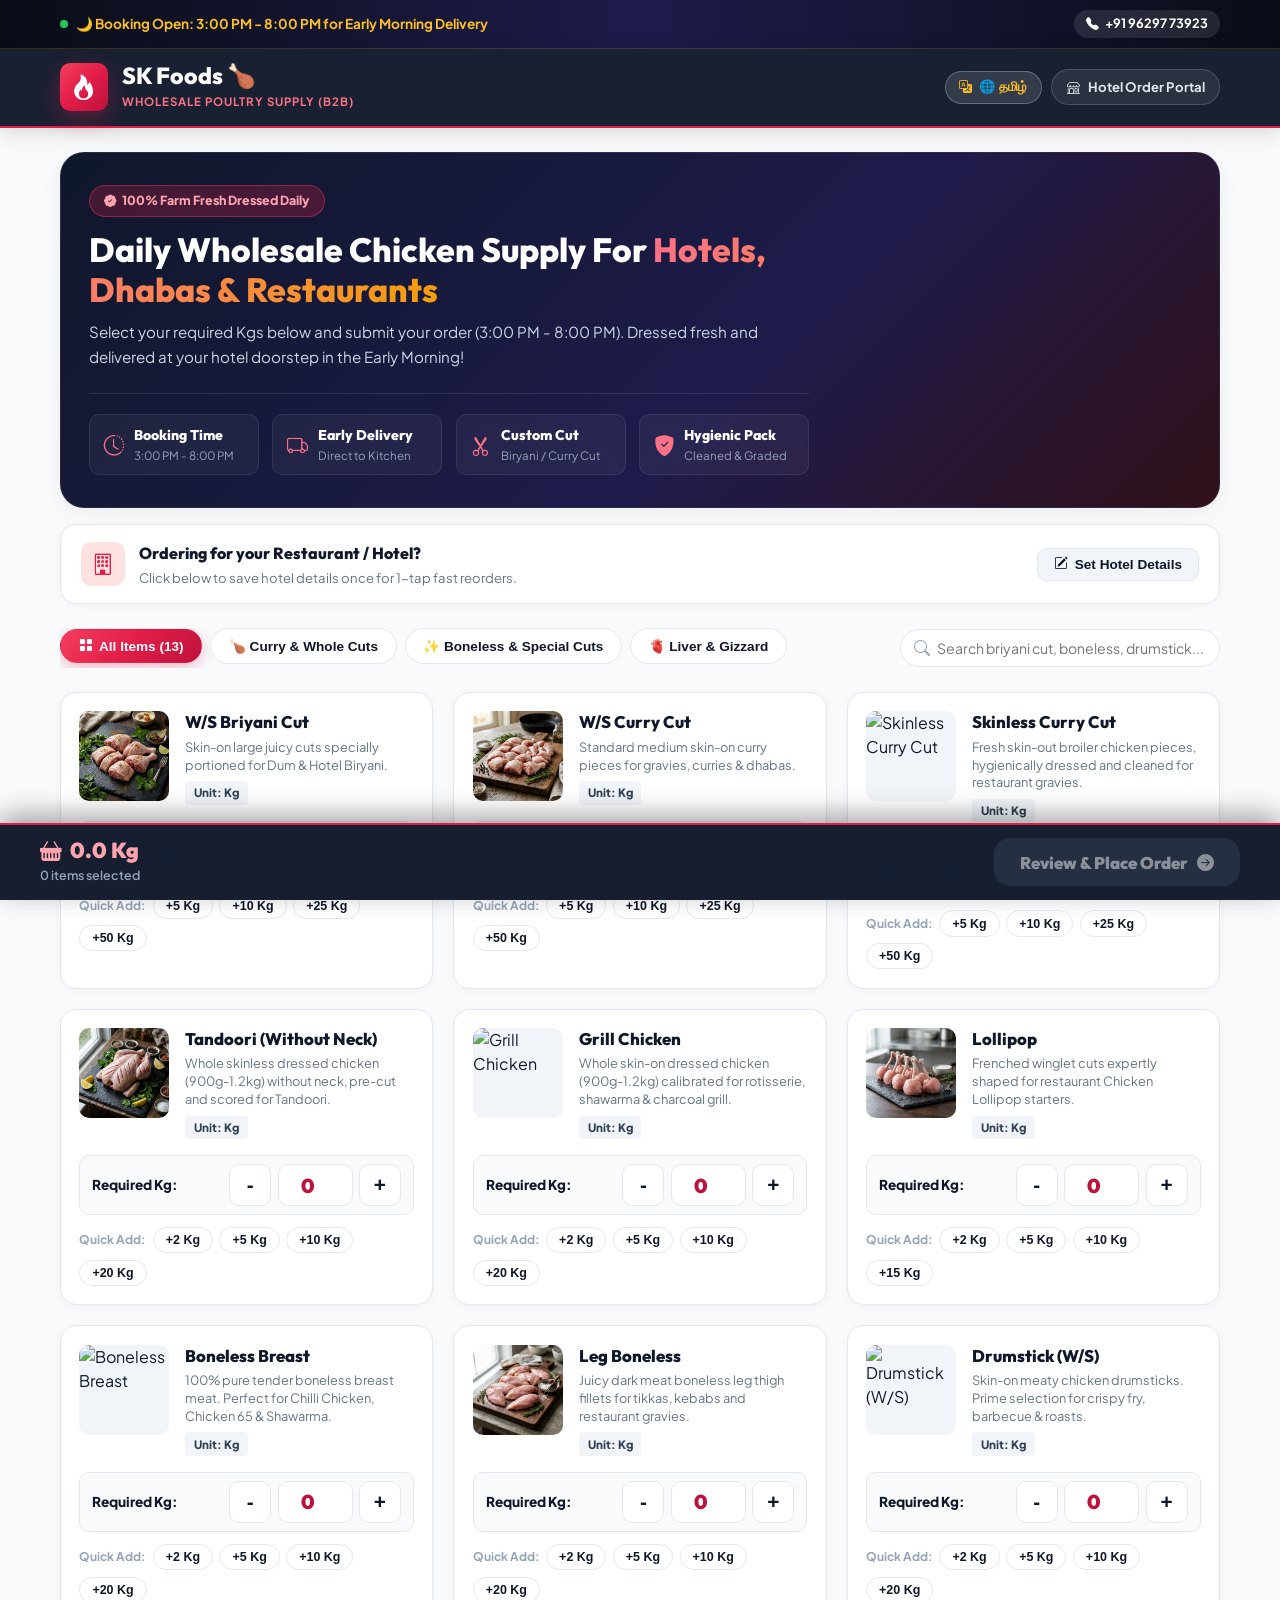
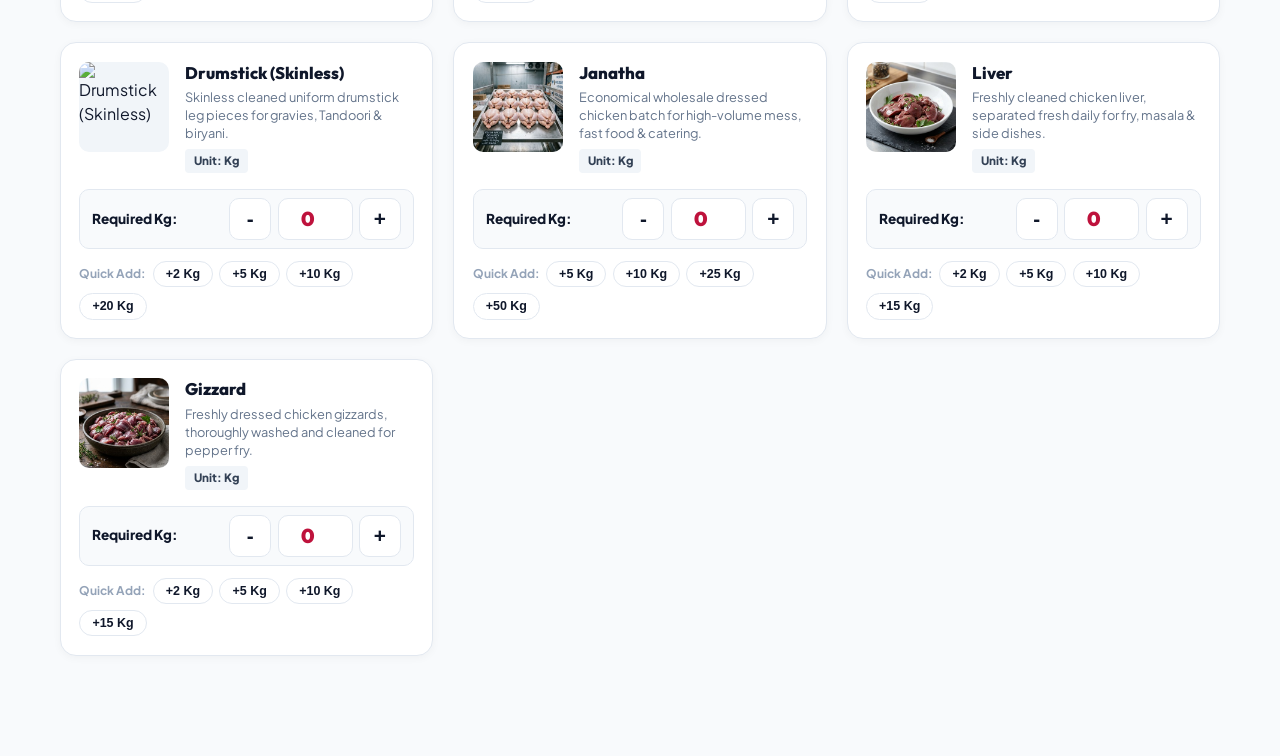
==== commit b9b32925: "Add files via upload" ====
--- a/index.html
+++ b/index.html
@@ -729,7 +729,7 @@
       "Custom / See Special Notes"
     ];
 
-    const POULTRY_ITEMS = [
+        const POULTRY_ITEMS = [
       {
         id: "item_ws_briyani_cut",
         sheetColumnName: "W/S Briyani Cut (Kg)",
@@ -738,7 +738,7 @@
         unit: "Kg",
         minOrder: 5,
         quickAddKgs: [5, 10, 25, 50],
-        image: "images/ws_briyani_cut.jpg",
+        image: "[data-uri]",
         description: "Skin-on large juicy cuts specially portioned for Dum & Hotel Biryani."
       },
       {
@@ -749,7 +749,7 @@
         unit: "Kg",
         minOrder: 5,
         quickAddKgs: [5, 10, 25, 50],
-        image: "images/ws_curry_cut.jpg",
+        image: "[data-uri]",
         description: "Standard medium skin-on curry pieces for gravies, curries & dhabas."
       },
       {
@@ -771,7 +771,7 @@
         unit: "Kg",
         minOrder: 2,
         quickAddKgs: [2, 5, 10, 20],
-        image: "images/tandoori_without_neck.jpg",
+        image: "[data-uri]",
         description: "Whole skinless dressed chicken (900g-1.2kg) without neck, pre-cut and scored for Tandoori."
       },
       {
@@ -793,7 +793,7 @@
         unit: "Kg",
         minOrder: 2,
         quickAddKgs: [2, 5, 10, 15],
-        image: "images/chicken_lollipop.jpg",
+        image: "[data-uri]",
         description: "Frenched winglet cuts expertly shaped for restaurant Chicken Lollipop starters."
       },
       {
@@ -815,7 +815,7 @@
         unit: "Kg",
         minOrder: 2,
         quickAddKgs: [2, 5, 10, 20],
-        image: "images/leg_boneless.jpg",
+        image: "[data-uri]",
         description: "Juicy dark meat boneless leg thigh fillets for tikkas, kebabs and restaurant gravies."
       },
       {
@@ -848,7 +848,7 @@
         unit: "Kg",
         minOrder: 5,
         quickAddKgs: [5, 10, 25, 50],
-        image: "images/janatha_chicken.jpg",
+        image: "[data-uri]",
         description: "Economical wholesale dressed chicken batch for high-volume mess, fast food & catering."
       },
       {
@@ -859,7 +859,7 @@
         unit: "Kg",
         minOrder: 2,
         quickAddKgs: [2, 5, 10, 15],
-        image: "images/chicken_liver.jpg",
+        image: "[data-uri]